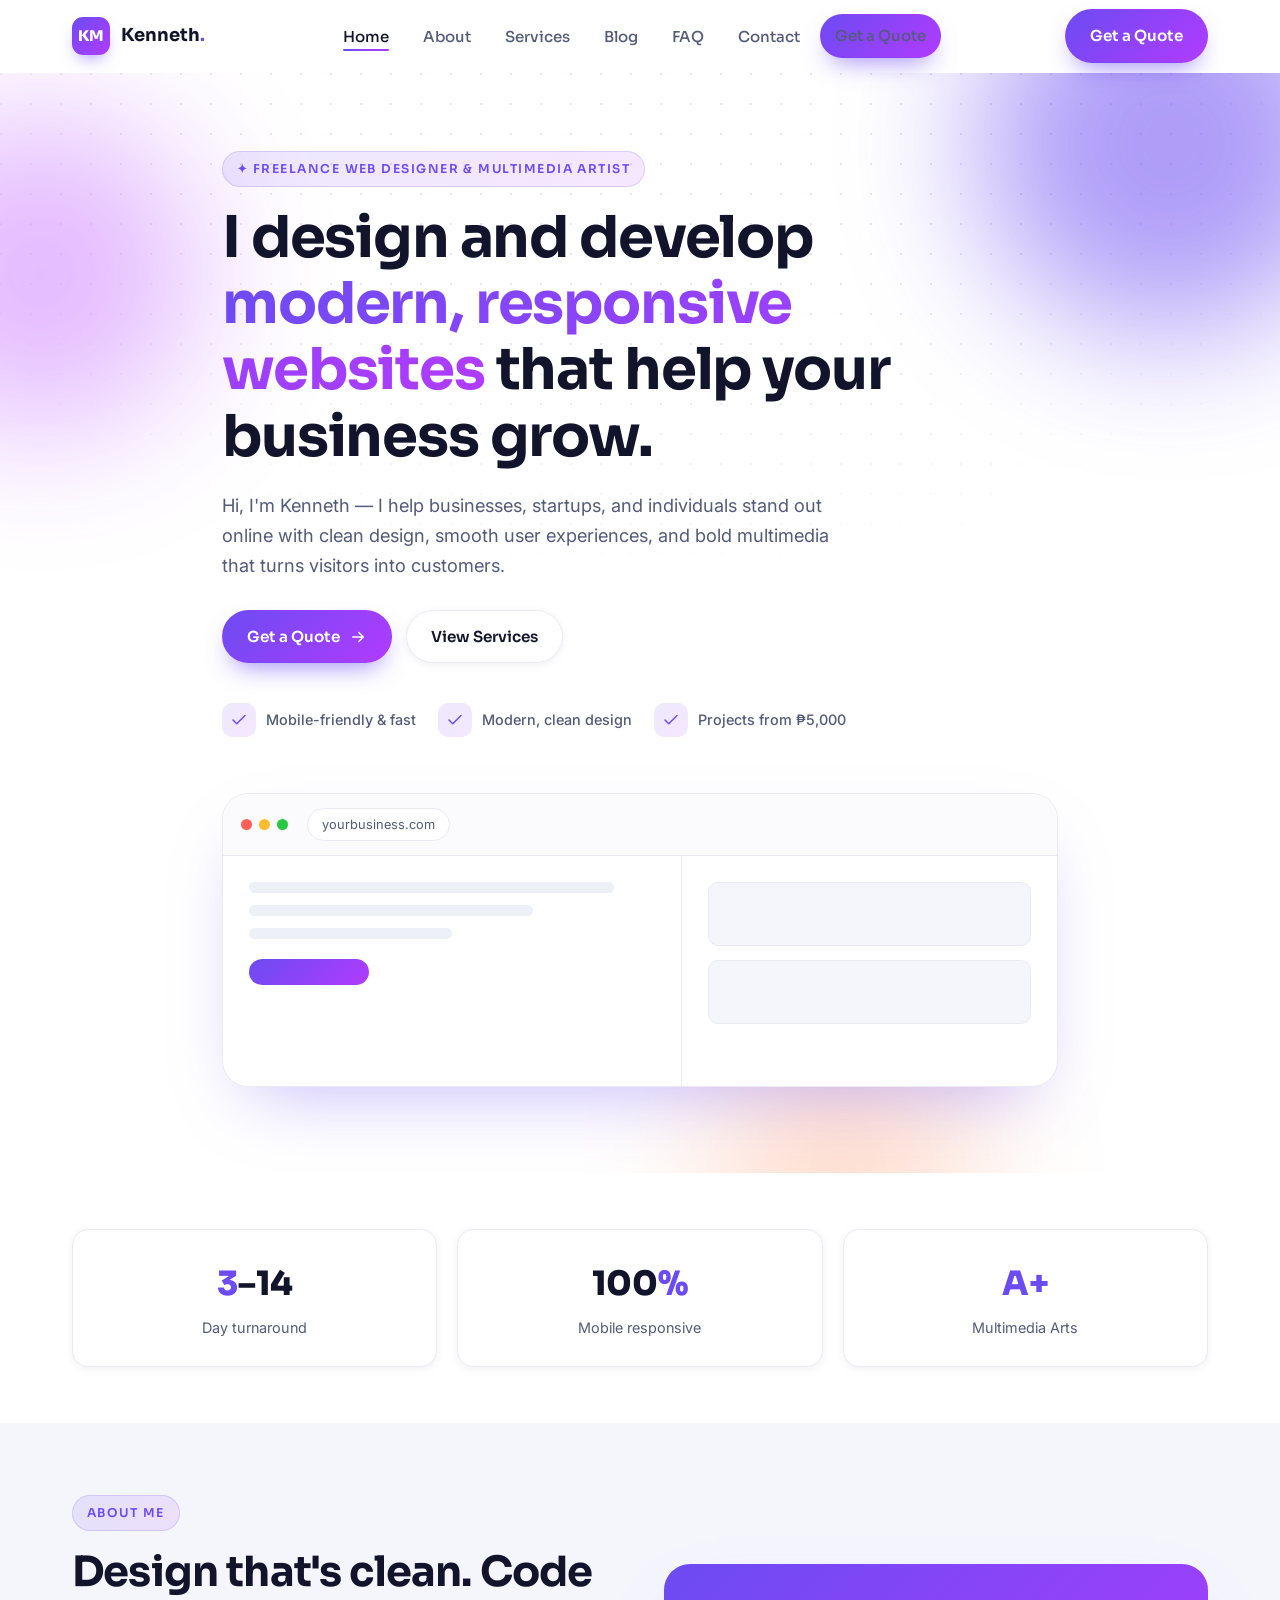
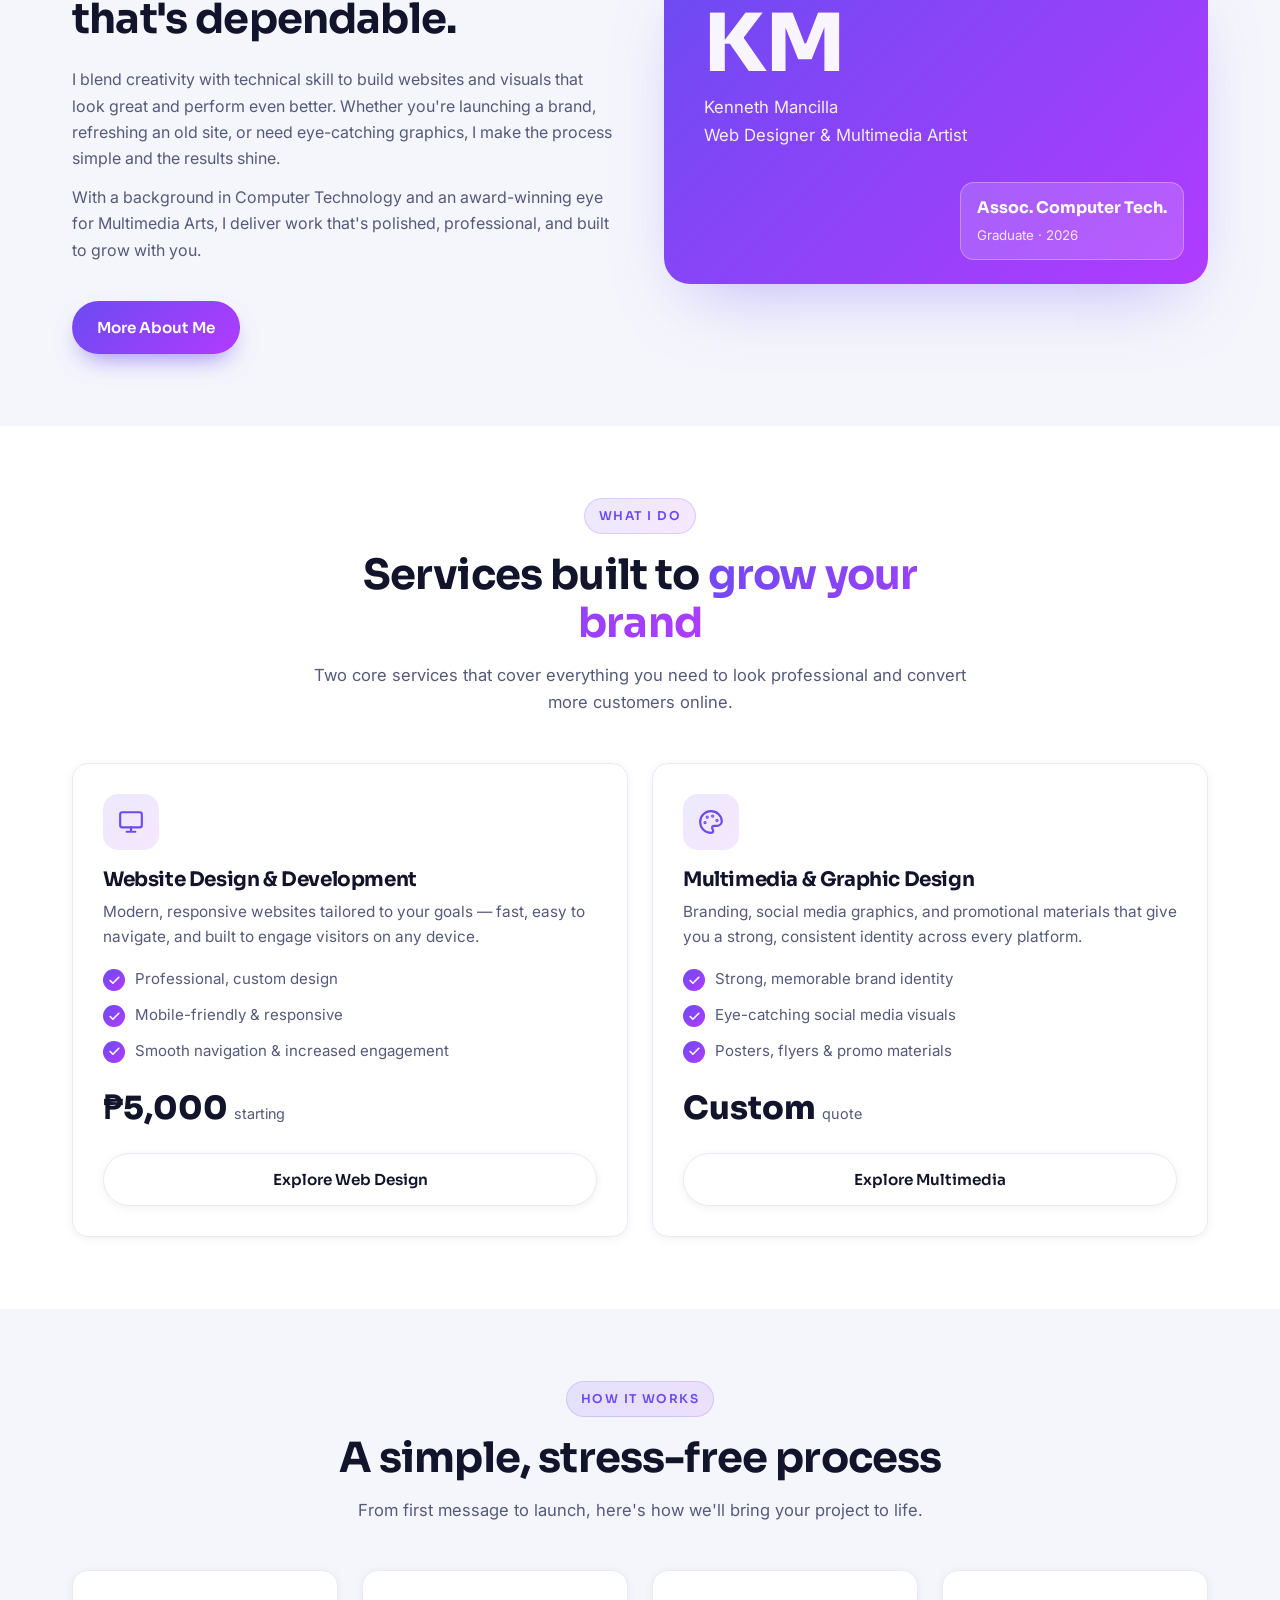
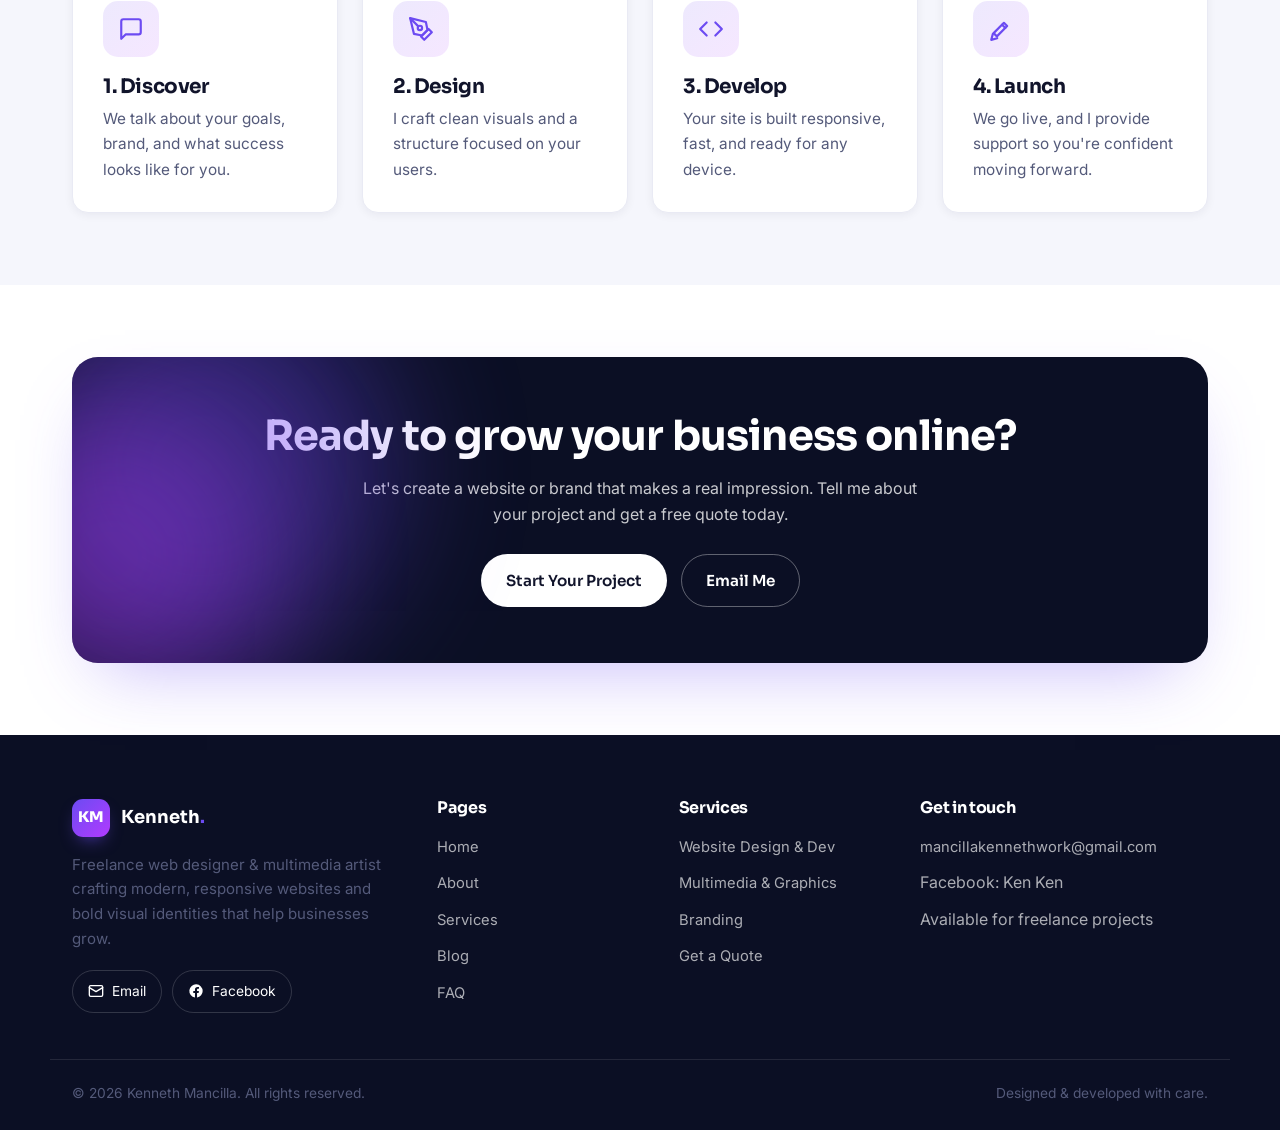
==== index.html @ 5699eede "WebDesigner" ====
<!DOCTYPE html>
<html lang="en">
<head>
  <meta charset="UTF-8" />
  <meta name="viewport" content="width=device-width, initial-scale=1.0" />
  <title>Kenneth Mancilla — Web Designer &amp; Multimedia Artist</title>
  <meta name="description" content="Freelance web designer and multimedia artist crafting modern, responsive websites that help your business grow. Website design, development, branding and graphic design." />
  <link rel="icon" href="data:image/svg+xml,%3Csvg xmlns='http://www.w3.org/2000/svg' viewBox='0 0 100 100'%3E%3Crect width='100' height='100' rx='24' fill='%236c4bf2'/%3E%3Ctext x='50' y='70' font-size='56' font-family='Arial' font-weight='bold' fill='white' text-anchor='middle'%3EKM%3C/text%3E%3C/svg%3E" />
  <link rel="preconnect" href="https://fonts.googleapis.com" />
  <link rel="preconnect" href="https://fonts.gstatic.com" crossorigin />
  <link href="https://fonts.googleapis.com/css2?family=Sora:wght@400;500;600;700;800&family=Inter:wght@400;500;600;700&display=swap" rel="stylesheet" />
  <link rel="stylesheet" href="styles.css" />
</head>
<body>
  <!-- Reusable navbar injected by script.js -->
  <header id="site-header"></header>

  <main>
    <!-- ================= HERO ================= -->
    <section class="hero">
      <div class="hero__bg" aria-hidden="true">
        <span class="blob blob-1"></span>
        <span class="blob blob-2"></span>
        <span class="blob blob-3"></span>
        <span class="grid-dots"></span>
      </div>

      <div class="container hero__inner">
        <span class="eyebrow reveal">✦ Freelance Web Designer &amp; Multimedia Artist</span>
        <h1 class="reveal" data-delay="80">
          I design and develop <span class="gradient-text">modern, responsive websites</span> that help your business grow.
        </h1>
        <p class="hero__lead reveal" data-delay="160">
          Hi, I'm Kenneth — I help businesses, startups, and individuals stand out online with clean design,
          smooth user experiences, and bold multimedia that turns visitors into customers.
        </p>

        <div class="btn-row reveal" data-delay="240">
          <a href="contact.html" class="btn btn-primary">
            Get a Quote
            <svg viewBox="0 0 24 24" fill="none" stroke="currentColor" stroke-width="2" stroke-linecap="round" stroke-linejoin="round"><path d="M5 12h14M13 6l6 6-6 6"/></svg>
          </a>
          <a href="services.html" class="btn btn-outline">View Services</a>
        </div>

        <div class="hero__trust reveal" data-delay="320">
          <div class="hero__trust-item">
            <span class="dot"><svg viewBox="0 0 24 24" fill="none" stroke="currentColor" stroke-width="2" stroke-linecap="round" stroke-linejoin="round"><path d="M20 6 9 17l-5-5"/></svg></span>
            Mobile-friendly &amp; fast
          </div>
          <div class="hero__trust-item">
            <span class="dot"><svg viewBox="0 0 24 24" fill="none" stroke="currentColor" stroke-width="2" stroke-linecap="round" stroke-linejoin="round"><path d="M20 6 9 17l-5-5"/></svg></span>
            Modern, clean design
          </div>
          <div class="hero__trust-item">
            <span class="dot"><svg viewBox="0 0 24 24" fill="none" stroke="currentColor" stroke-width="2" stroke-linecap="round" stroke-linejoin="round"><path d="M20 6 9 17l-5-5"/></svg></span>
            Projects from ₱5,000
          </div>
        </div>

        <!-- Browser mockup visual -->
        <div class="hero-visual reveal" data-delay="360">
          <div class="mockup">
            <div class="mockup__bar">
              <i></i><i></i><i></i>
              <span class="url">yourbusiness.com</span>
            </div>
            <div class="mockup__body">
              <div class="mockup__main">
                <div class="mockup__line w-90"></div>
                <div class="mockup__line w-70"></div>
                <div class="mockup__line w-50"></div>
                <span class="mockup__pill"></span>
              </div>
              <div class="mockup__side">
                <div class="mockup__card"><span class="t"></span><span class="s"></span></div>
                <div class="mockup__card"><span class="t"></span><span class="s"></span></div>
              </div>
            </div>
          </div>
        </div>
      </div>
    </section>

    <!-- ================= STATS ================= -->
    <section class="section section--tight">
      <div class="container">
        <div class="stats">
          <div class="stat reveal" data-delay="0">
            <div class="stat__num"><span>3</span>–14</div>
            <div class="stat__label">Day turnaround</div>
          </div>
          <div class="stat reveal" data-delay="120">
            <div class="stat__num">100<span>%</span></div>
            <div class="stat__label">Mobile responsive</div>
          </div>
          <div class="stat reveal" data-delay="240">
            <div class="stat__num"><span>A+</span></div>
            <div class="stat__label">Multimedia Arts</div>
          </div>
        </div>
      </div>
    </section>

    <!-- ================= INTRO ================= -->
    <section class="section section--alt">
      <div class="container split">
        <div class="reveal from-left">
          <span class="eyebrow">About Me</span>
          <h2>Design that's clean. Code that's dependable.</h2>
          <p class="mt-m">
            I blend creativity with technical skill to build websites and visuals that look great and
            perform even better. Whether you're launching a brand, refreshing an old site, or need
            eye-catching graphics, I make the process simple and the results shine.
          </p>
          <p class="mt-s">
            With a background in Computer Technology and an award-winning eye for Multimedia Arts,
            I deliver work that's polished, professional, and built to grow with you.
          </p>
          <a href="about.html" class="btn btn-primary mt-l">More About Me</a>
        </div>
        <div class="reveal from-right">
          <div class="about-portrait">
            <div class="initials">KM</div>
            <div class="role">Kenneth Mancilla<br />Web Designer &amp; Multimedia Artist</div>
            <div class="badge-float">
              <strong>Assoc. Computer Tech.</strong>
              <small>Graduate · 2026</small>
            </div>
          </div>
        </div>
      </div>
    </section>

    <!-- ================= KEY SERVICES ================= -->
    <section class="section">
      <div class="container">
        <div class="section-head reveal">
          <span class="eyebrow">What I Do</span>
          <h2>Services built to <span class="gradient-text">grow your brand</span></h2>
          <p>Two core services that cover everything you need to look professional and convert more customers online.</p>
        </div>

        <div class="grid grid-2">
          <!-- Service 1 -->
          <article class="card reveal">
            <div class="icon-box">
              <svg viewBox="0 0 24 24" fill="none" stroke="currentColor" stroke-width="2" stroke-linecap="round" stroke-linejoin="round"><rect x="2" y="3" width="20" height="14" rx="2"/><path d="M8 21h8M12 17v4"/></svg>
            </div>
            <h3>Website Design &amp; Development</h3>
            <p>Modern, responsive websites tailored to your goals — fast, easy to navigate, and built to engage visitors on any device.</p>
            <ul class="checklist">
              <li><span class="tick"><svg viewBox="0 0 24 24" fill="none" stroke="currentColor" stroke-width="3" stroke-linecap="round" stroke-linejoin="round"><path d="M20 6 9 17l-5-5"/></svg></span> Professional, custom design</li>
              <li><span class="tick"><svg viewBox="0 0 24 24" fill="none" stroke="currentColor" stroke-width="3" stroke-linecap="round" stroke-linejoin="round"><path d="M20 6 9 17l-5-5"/></svg></span> Mobile-friendly &amp; responsive</li>
              <li><span class="tick"><svg viewBox="0 0 24 24" fill="none" stroke="currentColor" stroke-width="3" stroke-linecap="round" stroke-linejoin="round"><path d="M20 6 9 17l-5-5"/></svg></span> Smooth navigation &amp; increased engagement</li>
            </ul>
            <div class="price-tag"><span class="amount">₱5,000</span><span class="sub">starting</span></div>
            <a href="services.html" class="btn btn-outline btn-block">Explore Web Design</a>
          </article>

          <!-- Service 2 -->
          <article class="card reveal" data-delay="120">
            <div class="icon-box">
              <svg viewBox="0 0 24 24" fill="none" stroke="currentColor" stroke-width="2" stroke-linecap="round" stroke-linejoin="round"><circle cx="13.5" cy="6.5" r=".5" fill="currentColor"/><circle cx="17.5" cy="10.5" r=".5" fill="currentColor"/><circle cx="8.5" cy="7.5" r=".5" fill="currentColor"/><circle cx="6.5" cy="12.5" r=".5" fill="currentColor"/><path d="M12 2a10 10 0 0 0 0 20c1.1 0 2-.9 2-2 0-.5-.2-1-.5-1.3-.3-.4-.5-.8-.5-1.2 0-1.1.9-2 2-2h2.5A4.5 4.5 0 0 0 22 11.5C22 6.3 17.5 2 12 2Z"/></svg>
            </div>
            <h3>Multimedia &amp; Graphic Design</h3>
            <p>Branding, social media graphics, and promotional materials that give you a strong, consistent identity across every platform.</p>
            <ul class="checklist">
              <li><span class="tick"><svg viewBox="0 0 24 24" fill="none" stroke="currentColor" stroke-width="3" stroke-linecap="round" stroke-linejoin="round"><path d="M20 6 9 17l-5-5"/></svg></span> Strong, memorable brand identity</li>
              <li><span class="tick"><svg viewBox="0 0 24 24" fill="none" stroke="currentColor" stroke-width="3" stroke-linecap="round" stroke-linejoin="round"><path d="M20 6 9 17l-5-5"/></svg></span> Eye-catching social media visuals</li>
              <li><span class="tick"><svg viewBox="0 0 24 24" fill="none" stroke="currentColor" stroke-width="3" stroke-linecap="round" stroke-linejoin="round"><path d="M20 6 9 17l-5-5"/></svg></span> Posters, flyers &amp; promo materials</li>
            </ul>
            <div class="price-tag"><span class="amount">Custom</span><span class="sub">quote</span></div>
            <a href="services.html" class="btn btn-outline btn-block">Explore Multimedia</a>
          </article>
        </div>
      </div>
    </section>

    <!-- ================= PROCESS ================= -->
    <section class="section section--alt">
      <div class="container">
        <div class="section-head reveal">
          <span class="eyebrow">How It Works</span>
          <h2>A simple, stress-free process</h2>
          <p>From first message to launch, here's how we'll bring your project to life.</p>
        </div>
        <div class="grid grid-4">
          <div class="card reveal"><div class="icon-box"><svg viewBox="0 0 24 24" fill="none" stroke="currentColor" stroke-width="2" stroke-linecap="round" stroke-linejoin="round"><path d="M21 15a2 2 0 0 1-2 2H7l-4 4V5a2 2 0 0 1 2-2h14a2 2 0 0 1 2 2z"/></svg></div><h3>1. Discover</h3><p>We talk about your goals, brand, and what success looks like for you.</p></div>
          <div class="card reveal" data-delay="100"><div class="icon-box"><svg viewBox="0 0 24 24" fill="none" stroke="currentColor" stroke-width="2" stroke-linecap="round" stroke-linejoin="round"><path d="m12 19 7-7 3 3-7 7-3-3z"/><path d="m18 13-1.5-7.5L2 2l3.5 14.5L13 18l5-5z"/><path d="m2 2 7.586 7.586"/><circle cx="11" cy="11" r="2"/></svg></div><h3>2. Design</h3><p>I craft clean visuals and a structure focused on your users.</p></div>
          <div class="card reveal" data-delay="200"><div class="icon-box"><svg viewBox="0 0 24 24" fill="none" stroke="currentColor" stroke-width="2" stroke-linecap="round" stroke-linejoin="round"><polyline points="16 18 22 12 16 6"/><polyline points="8 6 2 12 8 18"/></svg></div><h3>3. Develop</h3><p>Your site is built responsive, fast, and ready for any device.</p></div>
          <div class="card reveal" data-delay="300"><div class="icon-box"><svg viewBox="0 0 24 24" fill="none" stroke="currentColor" stroke-width="2" stroke-linecap="round" stroke-linejoin="round"><path d="M4.5 16.5 3 22l5.5-1.5"/><path d="m14.7 6.3 3 3-9.5 9.5-3-3z"/><path d="m13 8 3 3"/></svg></div><h3>4. Launch</h3><p>We go live, and I provide support so you're confident moving forward.</p></div>
        </div>
      </div>
    </section>

    <!-- ================= CTA ================= -->
    <section class="section">
      <div class="container">
        <div class="cta-banner reveal">
          <span class="blob blob-1" style="top:-80px;left:-60px;"></span>
          <span class="blob blob-2" style="bottom:-100px;right:-40px;"></span>
          <h2>Ready to grow your business online?</h2>
          <p>Let's create a website or brand that makes a real impression. Tell me about your project and get a free quote today.</p>
          <div class="btn-row" style="justify-content:center;">
            <a href="contact.html" class="btn btn-light">Start Your Project</a>
            <a href="mailto:mancillakennethwork@gmail.com" class="btn btn-outline-light">Email Me</a>
          </div>
        </div>
      </div>
    </section>
  </main>

  <!-- Reusable footer injected by script.js -->
  <footer id="site-footer"></footer>

  <script src="script.js"></script>
</body>
</html>
---- styles.css ----
/* =====================================================================
   Kenneth Mancilla — Portfolio & Services
   styles.css  |  Mobile-first, responsive, modern UI
   ===================================================================== */

/* ---------- 1. Design Tokens ---------- */
:root {
  --bg: #ffffff;
  --bg-alt: #f5f6fc;        /* soft section background */
  --bg-dark: #0b0f24;       /* dark sections (footer / CTA) */
  --bg-dark-2: #11162e;

  --ink: #11142b;           /* primary text / headings */
  --body: #545a7a;          /* muted body text */
  --line: #e9eaf4;          /* borders */

  --primary: #6c4bf2;       /* violet */
  --primary-d: #5839d6;
  --secondary: #b13bff;     /* magenta */
  --accent: #ff7a3d;        /* coral highlight */

  --grad: linear-gradient(135deg, #6c4bf2 0%, #b13bff 100%);
  --grad-soft: linear-gradient(135deg, rgba(108,75,242,.12), rgba(177,59,255,.12));

  --radius: 16px;
  --radius-sm: 10px;
  --radius-lg: 26px;

  --shadow-sm: 0 2px 10px rgba(17,20,43,.06);
  --shadow: 0 18px 40px -18px rgba(17,20,43,.22);
  --shadow-lg: 0 30px 70px -28px rgba(108,75,242,.40);

  --container: 1180px;
  --ease: cubic-bezier(.22,.61,.36,1);
}

/* ---------- 2. Reset & Base ---------- */
*, *::before, *::after { box-sizing: border-box; }

* { margin: 0; padding: 0; }

html { scroll-behavior: smooth; -webkit-text-size-adjust: 100%; }

body {
  font-family: 'Inter', system-ui, -apple-system, Segoe UI, Roboto, sans-serif;
  color: var(--body);
  background: var(--bg);
  line-height: 1.65;
  font-size: 16px;
  overflow-x: hidden;
}

body.nav-open { overflow: hidden; }

img { max-width: 100%; display: block; }
a { color: inherit; text-decoration: none; }
ul { list-style: none; }

h1, h2, h3, h4 {
  font-family: 'Sora', 'Inter', sans-serif;
  color: var(--ink);
  line-height: 1.15;
  font-weight: 700;
  letter-spacing: -.02em;
}

h1 { font-size: clamp(2.1rem, 5.4vw, 3.6rem); }
h2 { font-size: clamp(1.7rem, 3.6vw, 2.6rem); }
h3 { font-size: 1.25rem; }
p  { color: var(--body); }

.gradient-text {
  background: var(--grad);
  -webkit-background-clip: text;
  background-clip: text;
  -webkit-text-fill-color: transparent;
  color: transparent;
}

/* ---------- 3. Layout Helpers ---------- */
.container {
  width: 100%;
  max-width: var(--container);
  margin-inline: auto;
  padding-inline: 22px;
}

.section { padding: 72px 0; }
.section--alt { background: var(--bg-alt); }
.section--tight { padding: 56px 0; }

.section-head { max-width: 660px; margin: 0 auto 46px; text-align: center; }
.section-head.left { margin-inline: 0; text-align: left; }
.section-head p { margin-top: 14px; font-size: 1.04rem; }

.eyebrow {
  display: inline-flex;
  align-items: center;
  gap: 8px;
  font-family: 'Sora', sans-serif;
  font-size: .76rem;
  font-weight: 600;
  letter-spacing: .12em;
  text-transform: uppercase;
  color: var(--primary);
  background: var(--grad-soft);
  padding: 7px 14px;
  border-radius: 100px;
  border: 1px solid rgba(108,75,242,.18);
  margin-bottom: 18px;
}

/* ---------- 4. Buttons ---------- */
.btn {
  --btn-pad-y: 13px;
  --btn-pad-x: 24px;
  display: inline-flex;
  align-items: center;
  justify-content: center;
  gap: 9px;
  font-family: 'Sora', sans-serif;
  font-weight: 600;
  font-size: .95rem;
  padding: var(--btn-pad-y) var(--btn-pad-x);
  border-radius: 100px;
  border: 1.5px solid transparent;
  cursor: pointer;
  transition: transform .25s var(--ease), box-shadow .25s var(--ease), background .25s, color .25s, border-color .25s;
  white-space: nowrap;
}
.btn svg { width: 18px; height: 18px; }

.btn-primary {
  background: var(--grad);
  color: #fff;
  box-shadow: 0 12px 26px -10px rgba(108,75,242,.7);
}
.btn-primary:hover { transform: translateY(-3px); box-shadow: 0 20px 34px -12px rgba(108,75,242,.75); }

.btn-outline { background: #fff; color: var(--ink); border-color: var(--line); box-shadow: var(--shadow-sm); }
.btn-outline:hover { transform: translateY(-3px); border-color: var(--primary); color: var(--primary); box-shadow: var(--shadow); }

.btn-ghost { background: transparent; color: var(--ink); }
.btn-ghost:hover { color: var(--primary); }

.btn-light { background: #fff; color: var(--ink); }
.btn-light:hover { transform: translateY(-3px); box-shadow: var(--shadow); }

.btn-outline-light { background: transparent; color: #fff; border-color: rgba(255,255,255,.35); }
.btn-outline-light:hover { background: rgba(255,255,255,.12); border-color: #fff; }

.btn-block { width: 100%; }

.btn-row { display: flex; flex-wrap: wrap; gap: 14px; }

/* ---------- 5. Header / Navbar ---------- */
#site-header {
  position: sticky;
  top: 0;
  z-index: 1000;
  background: rgba(255,255,255,.82);
  backdrop-filter: saturate(180%) blur(14px);
  -webkit-backdrop-filter: saturate(180%) blur(14px);
  border-bottom: 1px solid transparent;
  transition: box-shadow .3s, border-color .3s, background .3s;
}
#site-header.scrolled { box-shadow: var(--shadow-sm); border-color: var(--line); }

.nav { height: 72px; display: flex; align-items: center; justify-content: space-between; gap: 18px; }

.brand { display: inline-flex; align-items: center; gap: 11px; font-family: 'Sora', sans-serif; font-weight: 700; color: var(--ink); font-size: 1.12rem; }
.brand__mark {
  display: grid; place-items: center;
  width: 38px; height: 38px; border-radius: 11px;
  background: var(--grad); color: #fff; font-size: .92rem; font-weight: 800;
  box-shadow: 0 8px 18px -8px rgba(108,75,242,.8);
}
.brand__text span { color: var(--primary); }

.nav__links { display: flex; align-items: center; gap: 6px; }
.nav__links a {
  position: relative;
  font-family: 'Sora', sans-serif;
  font-weight: 500;
  font-size: .94rem;
  color: var(--body);
  padding: 9px 14px;
  border-radius: 100px;
  transition: color .2s, background .2s;
}
.nav__links a::after {
  content: ''; position: absolute; left: 14px; right: 14px; bottom: 4px;
  height: 2px; background: var(--grad); border-radius: 2px;
  transform: scaleX(0); transform-origin: left; transition: transform .25s var(--ease);
}
.nav__links a:hover { color: var(--ink); }
.nav__links a:hover::after,
.nav__links a.active::after { transform: scaleX(1); }
.nav__links a.active { color: var(--ink); }

.nav__right { display: flex; align-items: center; gap: 14px; }

/* Hamburger */
.nav__toggle { display: none; flex-direction: column; justify-content: center; gap: 5px; width: 44px; height: 44px; border: 1px solid var(--line); background: #fff; border-radius: 12px; cursor: pointer; }
.nav__toggle span { display: block; width: 20px; height: 2px; margin: 0 auto; background: var(--ink); border-radius: 2px; transition: transform .3s var(--ease), opacity .2s; }
.nav__toggle.is-active span:nth-child(1) { transform: translateY(7px) rotate(45deg); }
.nav__toggle.is-active span:nth-child(2) { opacity: 0; }
.nav__toggle.is-active span:nth-child(3) { transform: translateY(-7px) rotate(-45deg); }

/* ---------- 6. Hero ---------- */
.hero { position: relative; overflow: hidden; padding: 78px 0 86px; }
.hero__bg { position: absolute; inset: 0; z-index: 0; pointer-events: none; }
.hero__bg .grid-dots {
  position: absolute; inset: 0;
  background-image: radial-gradient(circle at 1px 1px, rgba(108,75,242,.16) 1px, transparent 0);
  background-size: 30px 30px;
  -webkit-mask-image: radial-gradient(ellipse 80% 60% at 50% 0%, #000 40%, transparent 80%);
  mask-image: radial-gradient(ellipse 80% 60% at 50% 0%, #000 40%, transparent 80%);
}
.blob { position: absolute; border-radius: 50%; filter: blur(70px); opacity: .55; }
.blob-1 { width: 380px; height: 380px; background: #6c4bf2; top: -120px; right: -80px; }
.blob-2 { width: 320px; height: 320px; background: #b13bff; top: 40px; left: -120px; opacity: .35; }
.blob-3 { width: 260px; height: 260px; background: #ff7a3d; bottom: -120px; right: 24%; opacity: .25; }

.hero__inner { position: relative; z-index: 1; max-width: 880px; }
.hero h1 { margin-bottom: 20px; }
.hero h1 .accent-word { position: relative; }
.hero__lead { font-size: 1.14rem; max-width: 620px; margin-bottom: 30px; }
.hero .btn-row { margin-bottom: 40px; }

/* trust row */
.hero__trust { display: flex; flex-wrap: wrap; align-items: center; gap: 22px; }
.hero__trust-item { display: flex; align-items: center; gap: 10px; font-size: .9rem; color: var(--body); font-weight: 500; }
.hero__trust-item .dot { width: 34px; height: 34px; border-radius: 10px; display: grid; place-items: center; background: var(--grad-soft); color: var(--primary); }
.hero__trust-item .dot svg { width: 18px; height: 18px; }

/* Browser mockup visual */
.hero-visual { position: relative; margin-top: 56px; z-index: 1; }
.mockup {
  background: #fff; border: 1px solid var(--line); border-radius: var(--radius-lg);
  box-shadow: var(--shadow-lg); overflow: hidden;
}
.mockup__bar { display: flex; align-items: center; gap: 7px; padding: 14px 18px; border-bottom: 1px solid var(--line); background: #fbfbfe; }
.mockup__bar i { width: 11px; height: 11px; border-radius: 50%; background: #e2e3f0; display: inline-block; }
.mockup__bar i:nth-child(1){background:#ff5f57;} .mockup__bar i:nth-child(2){background:#febc2e;} .mockup__bar i:nth-child(3){background:#28c840;}
.mockup__bar .url { margin-left: 12px; font-size: .8rem; color: var(--body); background:#fff; border:1px solid var(--line); padding:5px 14px; border-radius:100px; }
.mockup__body { display: grid; grid-template-columns: 1.1fr .9fr; gap: 0; min-height: 230px; }
.mockup__main { padding: 26px; border-right: 1px solid var(--line); }
.mockup__line { height: 11px; border-radius: 6px; background: #eef0f8; margin-bottom: 12px; }
.mockup__line.w-70{width:70%;} .mockup__line.w-50{width:50%;} .mockup__line.w-90{width:90%;}
.mockup__pill { display:inline-block; height:26px; width:120px; border-radius:100px; background: var(--grad); margin-top: 8px; }
.mockup__side { padding: 26px; display: flex; flex-direction: column; gap: 14px; }
.mockup__card { background: var(--bg-alt); border: 1px solid var(--line); border-radius: var(--radius-sm); padding: 14px; height: 64px; }
.mockup__card .t { height: 9px; width: 60%; background:#dde0ee; border-radius:5px; margin-bottom:8px; }
.mockup__card .s { height: 7px; width: 80%; background:#eef0f8; border-radius:5px; }

/* ---------- 7. Logos / Stats ---------- */
.stats { display: grid; grid-template-columns: repeat(3, 1fr); gap: 20px; }
.stat { text-align: center; padding: 26px 16px; background: #fff; border: 1px solid var(--line); border-radius: var(--radius); box-shadow: var(--shadow-sm); transition: transform .3s var(--ease); }
.stat:hover { transform: translateY(-5px); }
.stat__num { font-family: 'Sora', sans-serif; font-weight: 800; font-size: 2.1rem; color: var(--ink); }
.stat__num span { color: var(--primary); }
.stat__label { font-size: .9rem; color: var(--body); margin-top: 4px; }

/* ---------- 8. Cards & Grids ---------- */
.grid { display: grid; gap: 24px; }
.grid-2 { grid-template-columns: repeat(2, 1fr); }
.grid-3 { grid-template-columns: repeat(3, 1fr); }
.grid-4 { grid-template-columns: repeat(4, 1fr); }

.card {
  background: #fff; border: 1px solid var(--line); border-radius: var(--radius);
  padding: 30px; box-shadow: var(--shadow-sm); transition: transform .35s var(--ease), box-shadow .35s, border-color .35s;
  height: 100%;
}
.card:hover { transform: translateY(-7px); box-shadow: var(--shadow); border-color: rgba(108,75,242,.35); }

.icon-box {
  display: grid; place-items: center; width: 56px; height: 56px; border-radius: 15px;
  background: var(--grad-soft); color: var(--primary); margin-bottom: 18px;
}
.icon-box svg { width: 26px; height: 26px; }
.card h3 { margin-bottom: 8px; }
.card p { font-size: .96rem; }

/* checklist */
.checklist { display: grid; gap: 11px; margin: 18px 0 4px; }
.checklist li { display: flex; align-items: flex-start; gap: 10px; font-size: .94rem; color: var(--body); }
.checklist .tick { flex: 0 0 auto; width: 22px; height: 22px; border-radius: 50%; background: var(--grad); color: #fff; display: grid; place-items: center; margin-top: 2px; }
.checklist .tick svg { width: 13px; height: 13px; }

/* price tag */
.price-tag { display: flex; align-items: baseline; gap: 6px; margin: 18px 0; }
.price-tag .amount { font-family: 'Sora', sans-serif; font-weight: 800; font-size: 2rem; color: var(--ink); }
.price-tag .sub { font-size: .9rem; color: var(--body); }

/* service feature card (large) */
.service-feature { display: flex; flex-direction: column; gap: 8px; }
.service-feature .head { display: flex; align-items: center; gap: 14px; }
.service-feature .head h3 { font-size: 1.4rem; }

/* ---------- 9. About page ---------- */
.split { display: grid; grid-template-columns: 1fr 1fr; gap: 48px; align-items: center; }
.about-portrait {
  border-radius: var(--radius-lg); padding: 40px; color: #fff;
  background: var(--grad); position: relative; overflow: hidden; min-height: 320px;
  box-shadow: var(--shadow-lg);
}
.about-portrait .initials { font-family: 'Sora', sans-serif; font-weight: 800; font-size: 5rem; line-height: 1; opacity: .95; }
.about-portrait .role { margin-top: 10px; font-size: 1.05rem; opacity: .9; }
.about-portrait .badge-float {
  position: absolute; right: 24px; bottom: 24px; background: rgba(255,255,255,.16);
  backdrop-filter: blur(6px); border: 1px solid rgba(255,255,255,.3); border-radius: 14px; padding: 12px 16px;
}
.about-portrait .badge-float strong { display:block; font-family:'Sora',sans-serif; }
.about-portrait .badge-float small { opacity:.85; }

.list-rows { display: grid; gap: 14px; }
.list-rows li { display: flex; gap: 14px; align-items: flex-start; }
.list-rows .num { flex: 0 0 auto; width: 30px; height: 30px; border-radius: 9px; background: var(--grad-soft); color: var(--primary); display: grid; place-items: center; font-family: 'Sora', sans-serif; font-weight: 700; font-size: .9rem; }
.list-rows h4 { font-size: 1.02rem; margin-bottom: 2px; }
.list-rows p { font-size: .93rem; }

/* achievements */
.trophy { display: flex; gap: 16px; align-items: flex-start; }
.trophy .ico { flex:0 0 auto; width: 46px; height: 46px; border-radius: 12px; background: var(--grad-soft); color: var(--accent); display:grid; place-items:center; }
.trophy .ico svg { width: 24px; height: 24px; }

/* ---------- 10. CTA Banner ---------- */
.cta-banner {
  position: relative; overflow: hidden;
  background: var(--bg-dark); color: #fff;
  border-radius: var(--radius-lg); padding: 56px 44px; text-align: center;
  box-shadow: var(--shadow-lg);
}
.cta-banner h2 { color: #fff; }
.cta-banner p { color: rgba(255,255,255,.78); max-width: 560px; margin: 14px auto 26px; }
.cta-banner .blob { opacity: .4; }

/* ---------- 11. FAQ Accordion ---------- */
.faq-list { max-width: 820px; margin: 0 auto; display: grid; gap: 14px; }
.faq__item { background: #fff; border: 1px solid var(--line); border-radius: var(--radius); box-shadow: var(--shadow-sm); overflow: hidden; transition: border-color .3s, box-shadow .3s; }
.faq__item.open { border-color: rgba(108,75,242,.4); box-shadow: var(--shadow); }
.faq__q { width: 100%; display: flex; align-items: center; justify-content: space-between; gap: 16px; text-align: left; background: none; border: none; cursor: pointer; padding: 20px 22px; font-family: 'Sora', sans-serif; font-weight: 600; font-size: 1.04rem; color: var(--ink); }
.faq__icon { flex: 0 0 auto; width: 30px; height: 30px; border-radius: 8px; background: var(--grad-soft); color: var(--primary); display: grid; place-items: center; transition: transform .35s var(--ease); position: relative; }
.faq__icon::before, .faq__icon::after { content:''; position:absolute; background: var(--primary); border-radius: 2px; }
.faq__icon::before { width: 12px; height: 2px; }
.faq__icon::after { width: 2px; height: 12px; transition: transform .35s var(--ease); }
.faq__item.open .faq__icon::after { transform: rotate(90deg); opacity: 0; }
.faq__a { max-height: 0; overflow: hidden; transition: max-height .4s var(--ease); }
.faq__a .inner { padding: 0 22px 22px; color: var(--body); }

/* ---------- 12. Blog / Article ---------- */
.article { max-width: 760px; margin: 0 auto; }
.article__meta { display: flex; flex-wrap: wrap; gap: 16px; align-items: center; font-size: .9rem; color: var(--body); margin-bottom: 18px; }
.article__meta .tag { background: var(--grad-soft); color: var(--primary); padding: 5px 12px; border-radius: 100px; font-weight: 600; }
.article h1 { font-size: clamp(1.9rem, 4vw, 2.8rem); margin-bottom: 14px; }
.article .lead { font-size: 1.15rem; color: var(--body); margin-bottom: 26px; }
.article h2 { font-size: 1.5rem; margin: 34px 0 12px; }
.article h3 { font-size: 1.15rem; margin: 22px 0 8px; }
.article p { margin-bottom: 16px; }
.article ul.bul { padding-left: 4px; display: grid; gap: 10px; margin-bottom: 18px; }
.article ul.bul li { position: relative; padding-left: 28px; color: var(--body); }
.article ul.bul li::before { content: ''; position: absolute; left: 0; top: 9px; width: 16px; height: 16px; border-radius: 5px; background: var(--grad); -webkit-mask: url("data:image/svg+xml,%3Csvg xmlns='http://www.w3.org/2000/svg' viewBox='0 0 24 24'%3E%3Cpath fill='black' d='M9 16.2 4.8 12l-1.4 1.4L9 19 21 7l-1.4-1.4z'/%3E%3C/svg%3E") center/contain no-repeat; mask: url("data:image/svg+xml,%3Csvg xmlns='http://www.w3.org/2000/svg' viewBox='0 0 24 24'%3E%3Cpath fill='black' d='M9 16.2 4.8 12l-1.4 1.4L9 19 21 7l-1.4-1.4z'/%3E%3C/svg%3E") center/contain no-repeat; }

.callout { background: var(--grad-soft); border: 1px solid rgba(108,75,242,.2); border-left: 4px solid var(--primary); border-radius: var(--radius-sm); padding: 20px 22px; margin: 24px 0; }
.callout strong { color: var(--ink); }

/* cost table */
.cost-table { width: 100%; border-collapse: collapse; margin: 18px 0; border-radius: var(--radius); overflow: hidden; box-shadow: var(--shadow-sm); }
.cost-table th, .cost-table td { padding: 14px 16px; text-align: left; border-bottom: 1px solid var(--line); font-size: .95rem; }
.cost-table thead th { background: var(--bg-alt); color: var(--ink); font-family: 'Sora', sans-serif; font-size: .85rem; }
.cost-table tbody tr:last-child td { border-bottom: none; }
.cost-table td .price { font-family: 'Sora', sans-serif; font-weight: 700; color: var(--primary); white-space: nowrap; }

/* blog grid cards */
.post-card { display: flex; flex-direction: column; }
.post-card__media { height: 150px; border-radius: 12px; background: var(--grad); margin-bottom: 16px; position: relative; overflow: hidden; display:grid; place-items:center; color:#fff; }
.post-card__media .emoji { font-size: 2.4rem; opacity:.95; }
.post-card .read { margin-top: auto; padding-top: 12px; font-family: 'Sora', sans-serif; font-weight: 600; color: var(--primary); font-size: .9rem; display:inline-flex; gap:6px; align-items:center; }

/* ---------- 13. Contact / Forms ---------- */
.contact-grid { display: grid; grid-template-columns: 1fr 1.1fr; gap: 40px; align-items: start; }
.info-list { display: grid; gap: 16px; }
.info-card { display: flex; gap: 16px; align-items: flex-start; padding: 20px; background:#fff; border:1px solid var(--line); border-radius: var(--radius); box-shadow: var(--shadow-sm); transition: transform .3s var(--ease), border-color .3s; }
.info-card:hover { transform: translateY(-4px); border-color: rgba(108,75,242,.35); }
.info-card .ico { flex:0 0 auto; width:46px; height:46px; border-radius:12px; background:var(--grad); color:#fff; display:grid; place-items:center; }
.info-card .ico svg { width:22px; height:22px; }
.info-card h4 { font-size: 1rem; margin-bottom: 2px; }
.info-card a { color: var(--primary); font-weight: 600; word-break: break-word; }
.info-card--link { cursor: pointer; text-decoration: none; color: inherit; position: relative; z-index: 2; pointer-events: auto; -webkit-tap-highlight-color: rgba(108,75,242,.15); touch-action: manipulation; }   /* whole-card clickable */
.info-card--link:focus-visible { outline: 3px solid rgba(108,75,242,.5); outline-offset: 2px; }
.info-link { color: var(--primary); font-weight: 600; display: inline-flex; align-items: center; gap: 5px; }
.info-link svg { width: 15px; height: 15px; transition: transform .25s var(--ease); }
.info-card--link:hover .info-link svg { transform: translate(2px,-2px); }

.form-card { background:#fff; border:1px solid var(--line); border-radius: var(--radius-lg); padding: 34px; box-shadow: var(--shadow); }
.form-group { margin-bottom: 18px; }
.form-group label { display:block; font-family:'Sora',sans-serif; font-weight:600; font-size:.9rem; color:var(--ink); margin-bottom: 7px; }
.form-group label .req { color: var(--accent); }
.form-control { width: 100%; padding: 13px 15px; border: 1.5px solid var(--line); border-radius: 12px; font-family: inherit; font-size: .98rem; color: var(--ink); background: #fff; transition: border-color .2s, box-shadow .2s; }
.form-control::placeholder { color: #a7abc2; }
.form-control:focus { outline: none; border-color: var(--primary); box-shadow: 0 0 0 4px rgba(108,75,242,.12); }
textarea.form-control { resize: vertical; min-height: 130px; }
.form-group.invalid .form-control { border-color: #e5484d; box-shadow: 0 0 0 4px rgba(229,72,77,.1); }
.field-error { display:none; color:#e5484d; font-size:.84rem; margin-top:6px; font-weight:500; }
.form-group.invalid .field-error { display:block; }

.form-success { display:none; align-items:center; gap:12px; background:#eafaf0; border:1px solid #b6e6c8; color:#15824b; padding:14px 16px; border-radius:12px; margin-bottom:18px; font-weight:500; }
.form-success.show { display:flex; }

/* ---------- 14. Footer ---------- */
.footer { background: var(--bg-dark); color: rgba(255,255,255,.66); padding: 64px 0 26px; }
.footer__grid { display:grid; grid-template-columns: 1.6fr 1fr 1fr 1.4fr; gap: 36px; }
.footer .brand { color:#fff; }
.footer__brand p { margin: 16px 0 18px; font-size: .94rem; max-width: 320px; }
.footer__social { display:flex; gap: 10px; }
.footer__social a { display:inline-flex; align-items:center; gap:8px; padding:9px 15px; border:1px solid rgba(255,255,255,.16); border-radius:100px; font-size:.86rem; color:#fff; transition: background .25s, border-color .25s; }
.footer__social a:hover { background: rgba(255,255,255,.1); border-color: rgba(255,255,255,.4); }
.footer__social svg { width:16px; height:16px; }
.footer__col h4 { color:#fff; font-size:1rem; margin-bottom:16px; }
.footer__col ul { display:grid; gap:10px; }
.footer__col a { font-size:.92rem; color: rgba(255,255,255,.66); transition: color .2s, padding-left .2s; }
.footer__col a:hover { color:#fff; padding-left:4px; }
.footer__bottom { display:flex; flex-wrap:wrap; justify-content:space-between; gap:10px; margin-top:46px; padding-top:22px; border-top:1px solid rgba(255,255,255,.1); font-size:.86rem; }

/* ---------- 15. Back to top ---------- */
.to-top { position: fixed; right: 22px; bottom: 22px; width: 46px; height: 46px; border-radius: 14px; border: none; background: var(--grad); color:#fff; box-shadow: var(--shadow-lg); cursor: pointer; opacity: 0; visibility: hidden; transform: translateY(14px); transition: opacity .3s, transform .3s, visibility .3s; z-index: 900; display:grid; place-items:center; }
.to-top.show { opacity:1; visibility:visible; transform: translateY(0); }
.to-top:hover { transform: translateY(-3px); }
.to-top svg { width:20px; height:20px; }

/* ---------- 16. Scroll reveal animations ---------- */
.reveal { opacity: 0; transform: translateY(26px); transition: opacity .7s var(--ease), transform .7s var(--ease); }
.reveal.in { opacity: 1; transform: none; }
.reveal.from-left { transform: translateX(-30px); }
.reveal.from-right { transform: translateX(30px); }
.reveal.from-left.in, .reveal.from-right.in { transform: none; }
@media (prefers-reduced-motion: reduce) {
  .reveal { opacity:1 !important; transform:none !important; transition:none !important; }
  html { scroll-behavior: auto; }
}

/* ---------- 17. Utilities ---------- */
.text-center { text-align:center; }
.mt-s { margin-top: 12px; } .mt-m { margin-top: 22px; } .mt-l { margin-top: 38px; }
.mb-s { margin-bottom: 12px; } .mb-m { margin-bottom: 22px; }
.muted { color: var(--body); }
.hide-mobile { } /* hook */

/* page intro header (sub pages) */
.page-hero { position: relative; overflow:hidden; padding: 60px 0 50px; text-align:center; }
.page-hero .eyebrow { margin-bottom: 14px; }
.page-hero h1 { font-size: clamp(2rem, 5vw, 3.2rem); }
.page-hero p { max-width: 600px; margin: 16px auto 0; font-size: 1.08rem; }
.breadcrumbs { font-size:.85rem; color:var(--body); margin-bottom:18px; }
.breadcrumbs a:hover { color: var(--primary); }

/* =====================================================================
   18. Responsive
   ===================================================================== */
@media (max-width: 992px) {
  .grid-4 { grid-template-columns: repeat(2, 1fr); }
  .grid-3 { grid-template-columns: repeat(2, 1fr); }
  .split { grid-template-columns: 1fr; gap: 36px; }
  .contact-grid { grid-template-columns: 1fr; }
  .footer__grid { grid-template-columns: 1fr 1fr; }
  .stats { grid-template-columns: repeat(2, 1fr); }
  .mockup__body { grid-template-columns: 1fr; }
  .mockup__main { border-right: none; border-bottom: 1px solid var(--line); }
}

@media (max-width: 820px) {
  /* Mobile navigation */
  .nav__toggle { display: flex; }
  .nav__cta { display: none; }
  .nav__links {
    position: fixed; top: 72px; left: 0; right: 0;
    flex-direction: column; align-items: stretch; gap: 4px;
    background: #fff; padding: 16px 22px 26px;
    border-bottom: 1px solid var(--line);
    box-shadow: var(--shadow);
    transform: translateY(-130%); opacity: 0; visibility: hidden;
    transition: transform .4s var(--ease), opacity .3s, visibility .3s;
    max-height: calc(100vh - 72px); overflow-y: auto;
  }
  .nav__links.open { transform: translateY(0); opacity: 1; visibility: visible; }
  .nav__links a { padding: 13px 14px; border-radius: 12px; font-size: 1.05rem; }
  .nav__links a::after { display:none; }
  .nav__links a:hover, .nav__links a.active { background: var(--grad-soft); color: var(--primary); }
  .nav__links .mobile-cta { margin-top: 10px; }
}

@media (max-width: 640px) {
  .section { padding: 54px 0; }
  .grid-2, .grid-3, .grid-4 { grid-template-columns: 1fr; }
  .stats { grid-template-columns: 1fr 1fr; }
  .footer__grid { grid-template-columns: 1fr; gap: 28px; }
  .footer__bottom { flex-direction: column; }
  .cta-banner { padding: 42px 24px; }
  .form-card { padding: 24px; }
  .btn-row .btn { flex: 1 1 100%; }
  .hero { padding: 52px 0 64px; }
  .container { padding-inline: 18px; }
}

@media (max-width: 400px) {
  .stats { grid-template-columns: 1fr; }
}
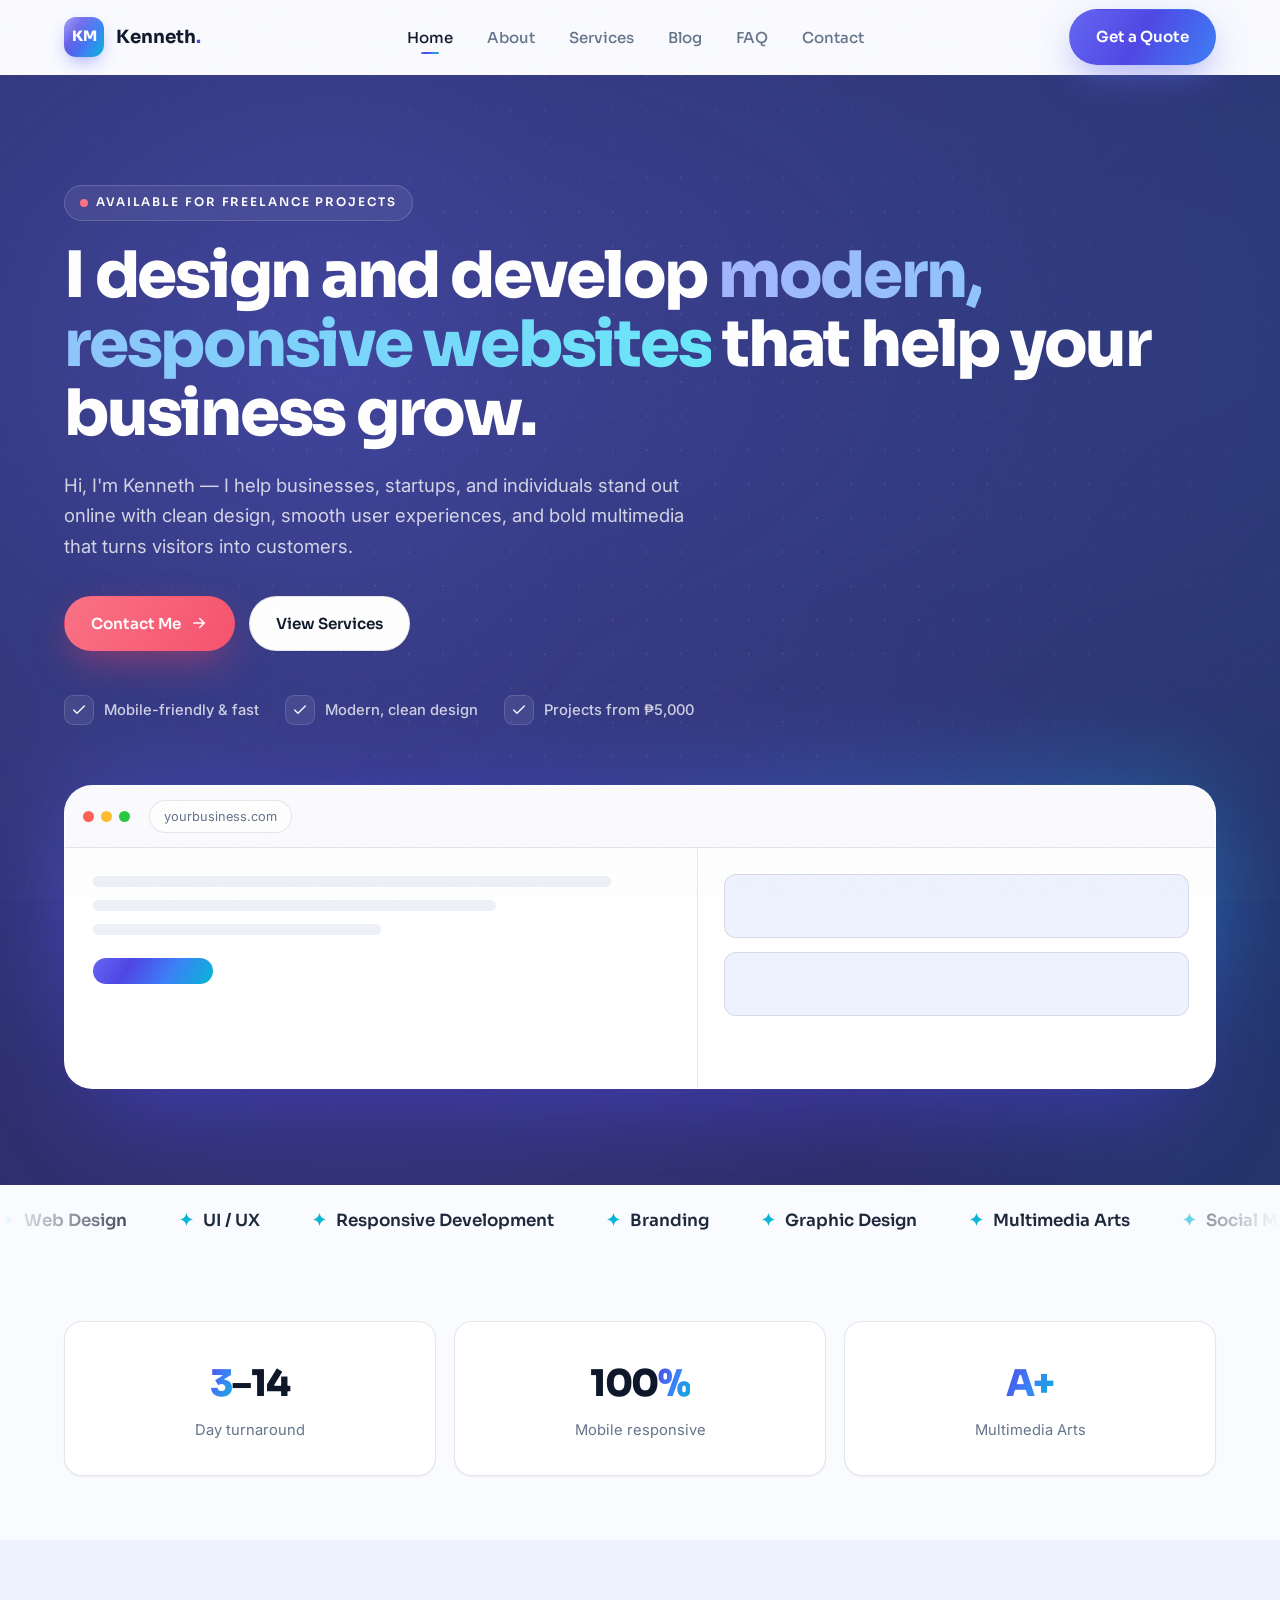
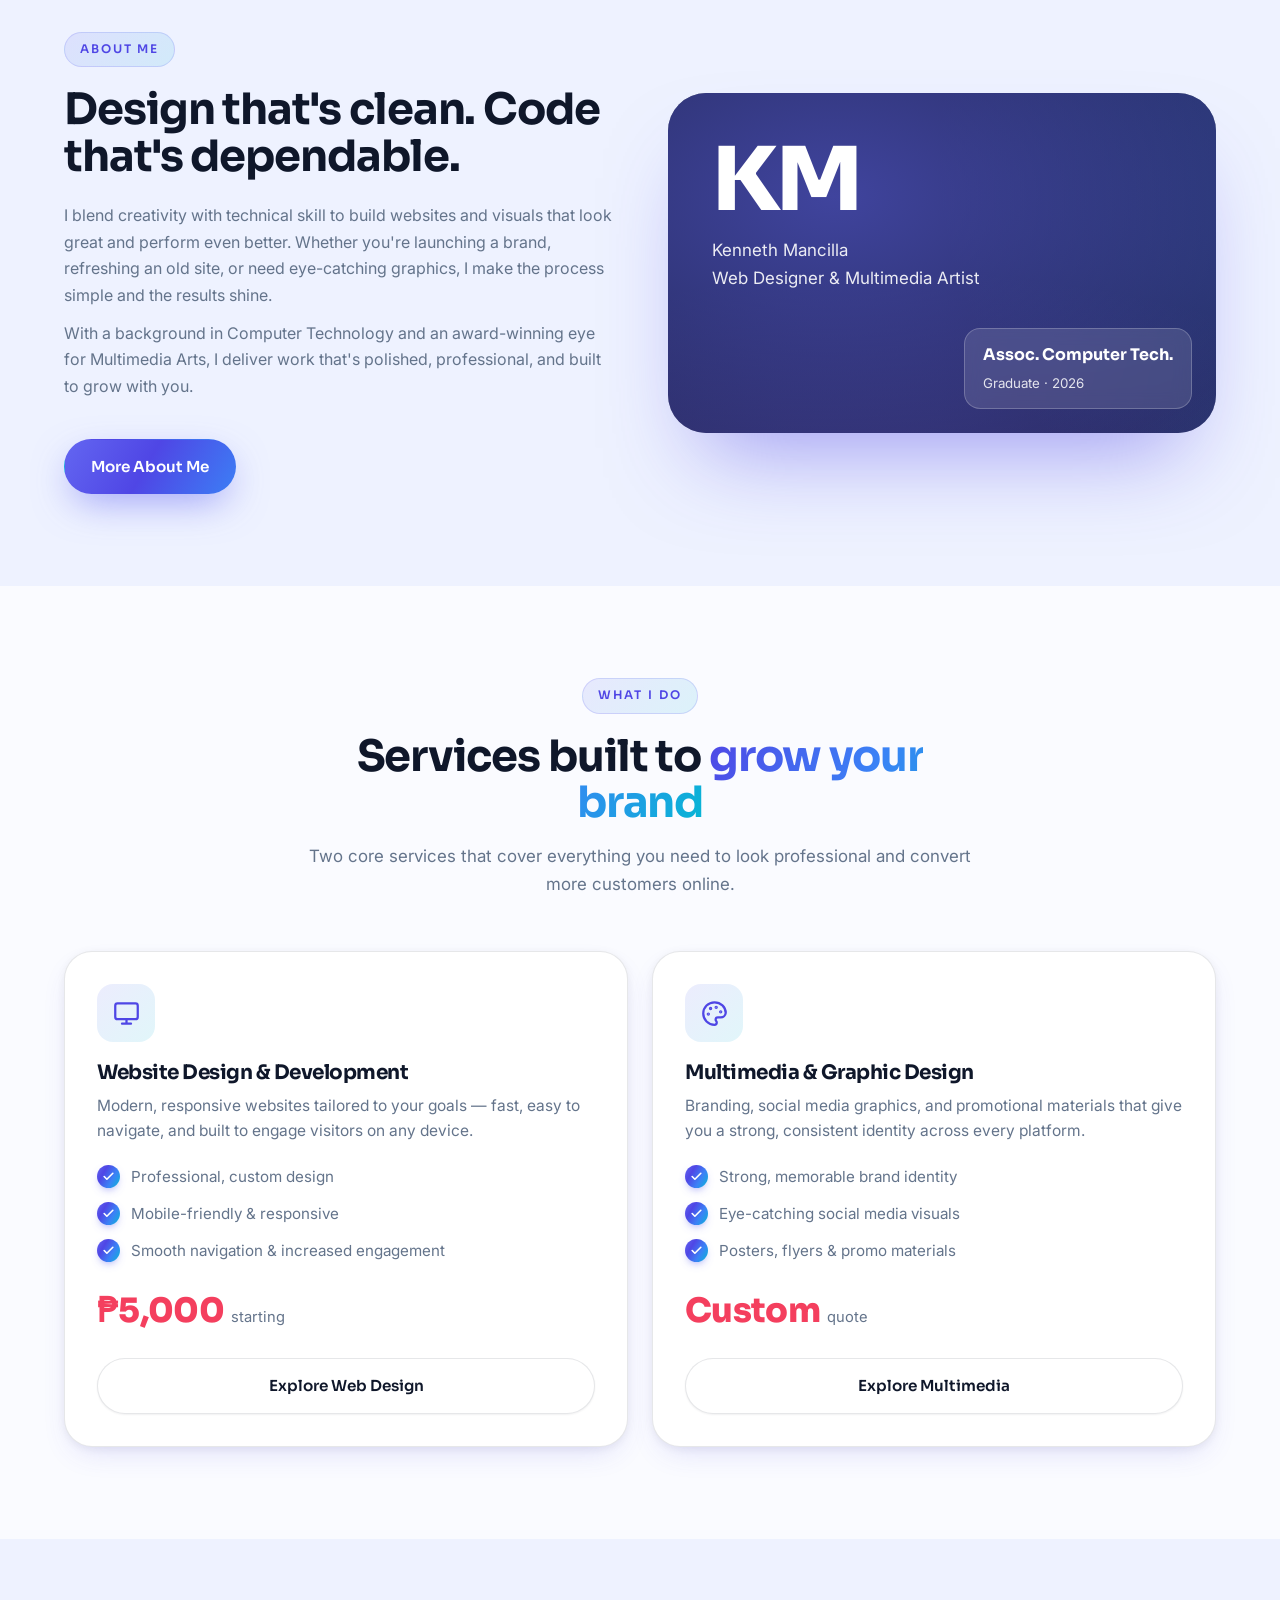
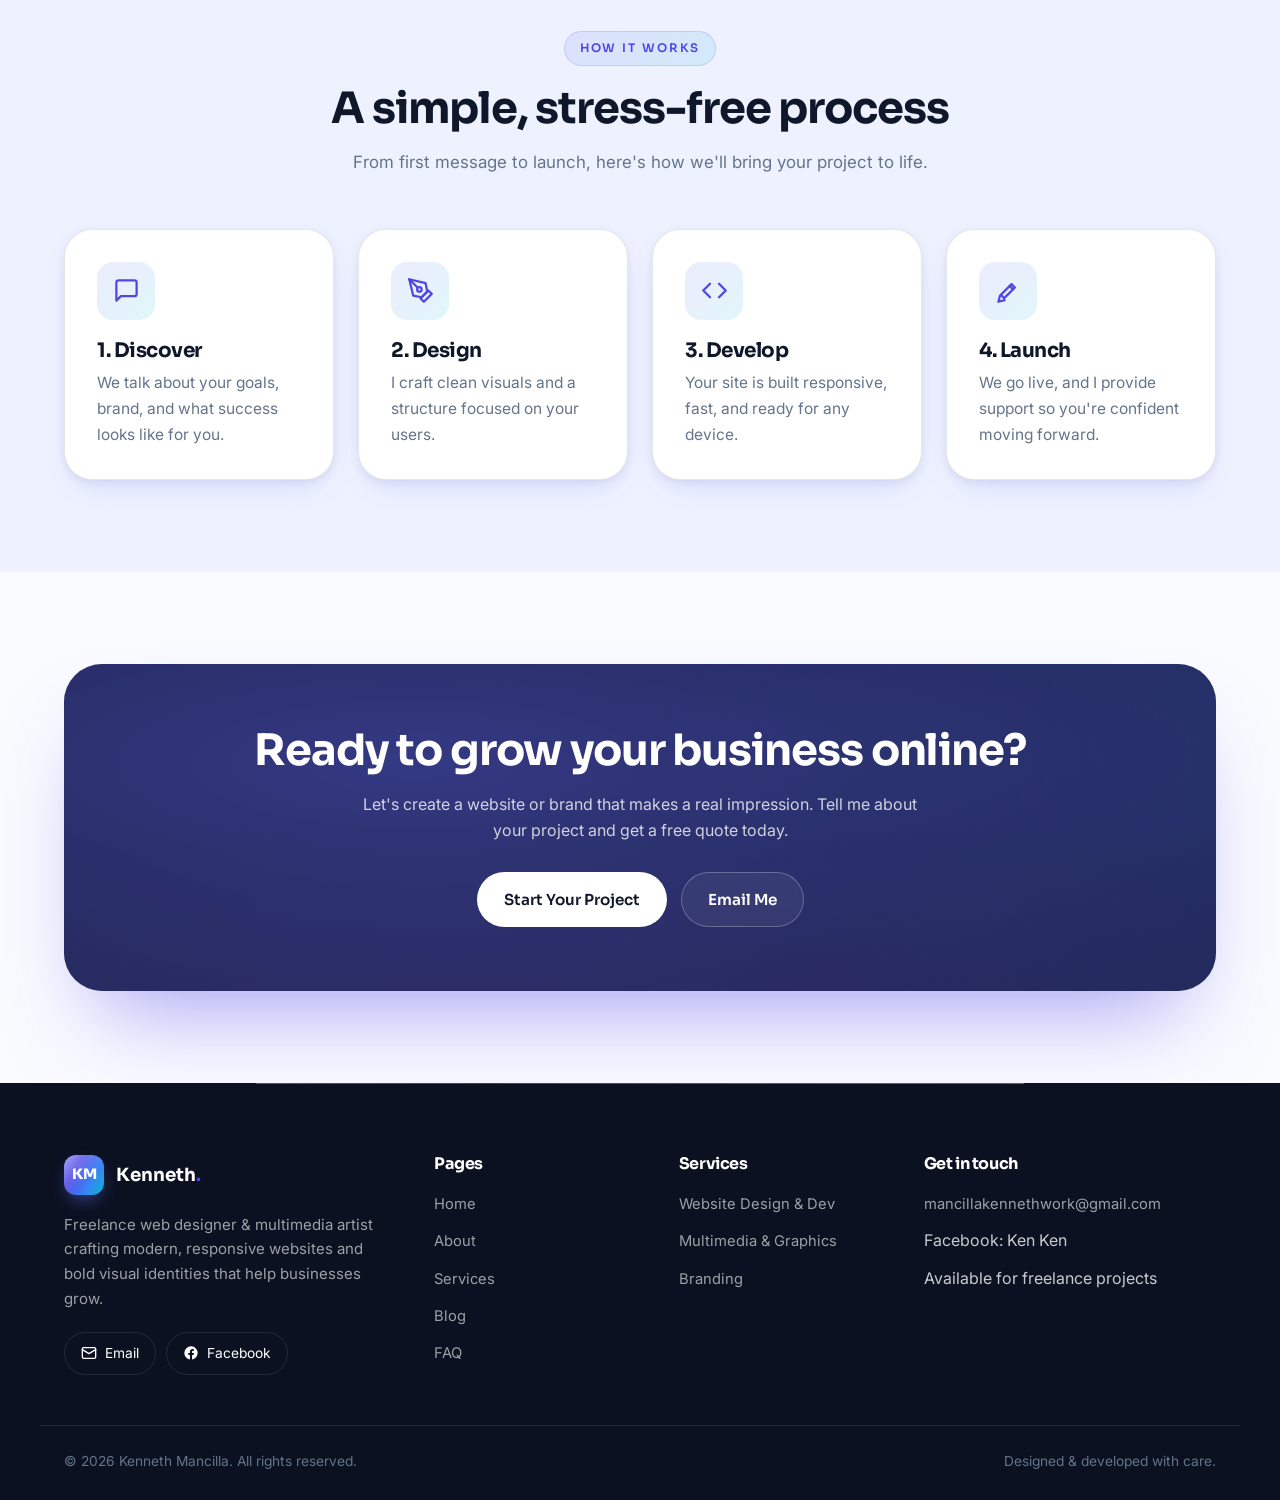
==== commit 3aca87d2: "Add files via upload" ====
--- a/index.html
+++ b/index.html
@@ -5,7 +5,7 @@
   <meta name="viewport" content="width=device-width, initial-scale=1.0" />
   <title>Kenneth Mancilla — Web Designer &amp; Multimedia Artist</title>
   <meta name="description" content="Freelance web designer and multimedia artist crafting modern, responsive websites that help your business grow. Website design, development, branding and graphic design." />
-  <link rel="icon" href="data:image/svg+xml,%3Csvg xmlns='http://www.w3.org/2000/svg' viewBox='0 0 100 100'%3E%3Crect width='100' height='100' rx='24' fill='%236c4bf2'/%3E%3Ctext x='50' y='70' font-size='56' font-family='Arial' font-weight='bold' fill='white' text-anchor='middle'%3EKM%3C/text%3E%3C/svg%3E" />
+  <link rel="icon" href="data:image/svg+xml,%3Csvg xmlns='http://www.w3.org/2000/svg' viewBox='0 0 100 100'%3E%3Crect width='100' height='100' rx='24' fill='%236366F1'/%3E%3Ctext x='50' y='70' font-size='56' font-family='Arial' font-weight='bold' fill='white' text-anchor='middle'%3EKM%3C/text%3E%3C/svg%3E" />
   <link rel="preconnect" href="https://fonts.googleapis.com" />
   <link rel="preconnect" href="https://fonts.gstatic.com" crossorigin />
   <link href="https://fonts.googleapis.com/css2?family=Sora:wght@400;500;600;700;800&family=Inter:wght@400;500;600;700&display=swap" rel="stylesheet" />
@@ -26,7 +26,7 @@
       </div>
 
       <div class="container hero__inner">
-        <span class="eyebrow reveal">✦ Freelance Web Designer &amp; Multimedia Artist</span>
+        <span class="eyebrow reveal"><span class="pulse"></span> Available for freelance projects</span>
         <h1 class="reveal" data-delay="80">
           I design and develop <span class="gradient-text">modern, responsive websites</span> that help your business grow.
         </h1>
@@ -36,8 +36,8 @@
         </p>
 
         <div class="btn-row reveal" data-delay="240">
-          <a href="contact.html" class="btn btn-primary">
-            Get a Quote
+          <a href="contact.html" class="btn btn-pop">
+            Contact Me
             <svg viewBox="0 0 24 24" fill="none" stroke="currentColor" stroke-width="2" stroke-linecap="round" stroke-linejoin="round"><path d="M5 12h14M13 6l6 6-6 6"/></svg>
           </a>
           <a href="services.html" class="btn btn-outline">View Services</a>
@@ -81,6 +81,26 @@
         </div>
       </div>
     </section>
+
+    <!-- ================= MARQUEE STRIP ================= -->
+    <div class="marquee" aria-hidden="true">
+      <div class="marquee__track">
+        <span class="marquee__item"><span class="star">✦</span> Web Design</span>
+        <span class="marquee__item"><span class="star">✦</span> UI / UX</span>
+        <span class="marquee__item"><span class="star">✦</span> Responsive Development</span>
+        <span class="marquee__item"><span class="star">✦</span> Branding</span>
+        <span class="marquee__item"><span class="star">✦</span> Graphic Design</span>
+        <span class="marquee__item"><span class="star">✦</span> Multimedia Arts</span>
+        <span class="marquee__item"><span class="star">✦</span> Social Media Graphics</span>
+        <span class="marquee__item"><span class="star">✦</span> Web Design</span>
+        <span class="marquee__item"><span class="star">✦</span> UI / UX</span>
+        <span class="marquee__item"><span class="star">✦</span> Responsive Development</span>
+        <span class="marquee__item"><span class="star">✦</span> Branding</span>
+        <span class="marquee__item"><span class="star">✦</span> Graphic Design</span>
+        <span class="marquee__item"><span class="star">✦</span> Multimedia Arts</span>
+        <span class="marquee__item"><span class="star">✦</span> Social Media Graphics</span>
+      </div>
+    </div>
 
     <!-- ================= STATS ================= -->
     <section class="section section--tight">
--- a/styles.css
+++ b/styles.css
@@ -1,266 +1,310 @@
 /* =====================================================================
    Kenneth Mancilla — Portfolio & Services
-   styles.css  |  Mobile-first, responsive, modern UI
+   styles.css  •  "Aurora" vibrant design system (2026)
+   Indigo → Blue → Cyan gradient · coral conversion pop · premium glow
    ===================================================================== */
 
-/* ---------- 1. Design Tokens ---------- */
+/* ---------- 1. Design Tokens (vibrant / conversion-focused) ---------- */
 :root {
-  --bg: #ffffff;
-  --bg-alt: #f5f6fc;        /* soft section background */
-  --bg-dark: #0b0f24;       /* dark sections (footer / CTA) */
-  --bg-dark-2: #11162e;
-
-  --ink: #11142b;           /* primary text / headings */
-  --body: #545a7a;          /* muted body text */
-  --line: #e9eaf4;          /* borders */
-
-  --primary: #6c4bf2;       /* violet */
-  --primary-d: #5839d6;
-  --secondary: #b13bff;     /* magenta */
-  --accent: #ff7a3d;        /* coral highlight */
-
-  --grad: linear-gradient(135deg, #6c4bf2 0%, #b13bff 100%);
-  --grad-soft: linear-gradient(135deg, rgba(108,75,242,.12), rgba(177,59,255,.12));
-
-  --radius: 16px;
-  --radius-sm: 10px;
-  --radius-lg: 26px;
-
-  --shadow-sm: 0 2px 10px rgba(17,20,43,.06);
-  --shadow: 0 18px 40px -18px rgba(17,20,43,.22);
-  --shadow-lg: 0 30px 70px -28px rgba(108,75,242,.40);
-
-  --container: 1180px;
-  --ease: cubic-bezier(.22,.61,.36,1);
+  /* light surfaces (cool blue-white for a fresh, clean feel) */
+  --bg: #FAFBFF;
+  --bg-soft: #EEF2FF;
+  --bg-card: #FFFFFF;
+
+  /* ink (deep slate navy — premium, trustworthy) */
+  --ink: #0F172A;
+  --ink-soft: #1E293B;
+  --muted: #64748B;
+  --muted-2: #94A3B8;
+  --line: rgba(15, 23, 42, .10);
+  --line-2: rgba(15, 23, 42, .05);
+
+  /* dark surfaces (deep navy-black, richer than flat black) */
+  --dark: #0B1120;
+  --dark-2: #0F172A;
+  --dark-3: #1E293B;
+  --dark-card: rgba(255, 255, 255, .05);
+  --dark-line: rgba(255, 255, 255, .10);
+  --dark-text: rgba(255, 255, 255, .78);
+  --dark-muted: rgba(255, 255, 255, .6);
+
+  /* brand: vibrant indigo → blue → cyan */
+  --primary: #6366F1;        /* indigo */
+  --primary-2: #4F46E5;      /* indigo-600 */
+  --primary-3: #3B82F6;      /* blue */
+  --accent: #06B6D4;         /* cyan — fresh */
+  --accent-2: #0EA5E9;       /* sky */
+  --pop: #FB7185;            /* coral — conversion highlight (value/urgency) */
+  --pop-2: #F43F5E;          /* rose deep */
+  --gold: #FBBF24;
+
+  --grad: linear-gradient(120deg, #6366F1 0%, #4F46E5 30%, #3B82F6 65%, #06B6D4 100%);
+  --grad-2: linear-gradient(120deg, #818CF8 0%, #6366F1 50%, #06B6D4 100%);
+  --grad-pop: linear-gradient(120deg, #FB7185 0%, #F43F5E 100%);  /* warm conversion gradient */
+  --grad-text: linear-gradient(115deg, #4F46E5 0%, #3B82F6 50%, #06B6D4 100%);       /* on light bg */
+  --grad-text-light: linear-gradient(115deg, #A5B4FC 0%, #7DD3FC 55%, #67E8F9 100%); /* on dark bg */
+  --grad-soft: linear-gradient(135deg, rgba(99, 102, 241, .12), rgba(6, 182, 212, .12));
+  --mesh: radial-gradient(at 18% 18%, rgba(99, 102, 241, .60) 0px, transparent 50%),
+          radial-gradient(at 84% 14%, rgba(59, 130, 246, .50) 0px, transparent 50%),
+          radial-gradient(at 78% 82%, rgba(6, 182, 212, .45) 0px, transparent 50%),
+          radial-gradient(at 22% 88%, rgba(139, 92, 246, .45) 0px, transparent 50%);
+
+  --radius: 18px;
+  --radius-sm: 12px;
+  --radius-lg: 28px;
+  --radius-xl: 38px;
+
+  --shadow-xs: 0 1px 2px rgba(15, 23, 42, .06);
+  --shadow-sm: 0 2px 8px rgba(15, 23, 42, .06), 0 12px 30px -10px rgba(79, 70, 229, .18);
+  --shadow: 0 30px 60px -28px rgba(15, 23, 42, .32);
+  --shadow-lg: 0 50px 90px -35px rgba(79, 70, 229, .50);
+  --shadow-glow: 0 14px 38px -8px rgba(99, 102, 241, .60);
+  --shadow-pop: 0 14px 38px -8px rgba(244, 63, 94, .50);
+
+  --container: 1200px;
+  --ease: cubic-bezier(.22, .61, .36, 1);
+  --ease-out: cubic-bezier(.16, 1, .3, 1);
 }
 
 /* ---------- 2. Reset & Base ---------- */
 *, *::before, *::after { box-sizing: border-box; }
-
 * { margin: 0; padding: 0; }
 
 html { scroll-behavior: smooth; -webkit-text-size-adjust: 100%; }
 
 body {
   font-family: 'Inter', system-ui, -apple-system, Segoe UI, Roboto, sans-serif;
-  color: var(--body);
+  color: var(--muted);
   background: var(--bg);
   line-height: 1.65;
   font-size: 16px;
   overflow-x: hidden;
-}
-
+  -webkit-font-smoothing: antialiased;
+  text-rendering: optimizeLegibility;
+}
 body.nav-open { overflow: hidden; }
+
+/* subtle grain overlay */
+body::after {
+  content: '';
+  position: fixed; inset: 0; z-index: 9998; pointer-events: none;
+  opacity: .035;
+  background-image: url("data:image/svg+xml,%3Csvg xmlns='http://www.w3.org/2000/svg' width='160' height='160'%3E%3Cfilter id='n'%3E%3CfeTurbulence type='fractalNoise' baseFrequency='.85' numOctaves='3'/%3E%3C/filter%3E%3Crect width='100%25' height='100%25' filter='url(%23n)'/%3E%3C/svg%3E");
+}
 
 img { max-width: 100%; display: block; }
 a { color: inherit; text-decoration: none; }
 ul { list-style: none; }
+button { font-family: inherit; }
 
 h1, h2, h3, h4 {
   font-family: 'Sora', 'Inter', sans-serif;
   color: var(--ink);
-  line-height: 1.15;
+  line-height: 1.08;
   font-weight: 700;
-  letter-spacing: -.02em;
-}
-
-h1 { font-size: clamp(2.1rem, 5.4vw, 3.6rem); }
-h2 { font-size: clamp(1.7rem, 3.6vw, 2.6rem); }
+  letter-spacing: -.025em;
+}
+h1 { font-size: clamp(2.3rem, 5.8vw, 4rem); }
+h2 { font-size: clamp(1.8rem, 3.8vw, 2.7rem); }
 h3 { font-size: 1.25rem; }
-p  { color: var(--body); }
-
+p { color: var(--muted); }
+
+/* gradient text adapts to its background */
 .gradient-text {
-  background: var(--grad);
-  -webkit-background-clip: text;
-  background-clip: text;
-  -webkit-text-fill-color: transparent;
-  color: transparent;
-}
-
-/* ---------- 3. Layout Helpers ---------- */
-.container {
-  width: 100%;
-  max-width: var(--container);
-  margin-inline: auto;
-  padding-inline: 22px;
-}
-
-.section { padding: 72px 0; }
-.section--alt { background: var(--bg-alt); }
-.section--tight { padding: 56px 0; }
-
-.section-head { max-width: 660px; margin: 0 auto 46px; text-align: center; }
+  background: var(--grad-text);
+  -webkit-background-clip: text; background-clip: text;
+  -webkit-text-fill-color: transparent; color: transparent;
+}
+.hero .gradient-text,
+.page-hero .gradient-text,
+.cta-banner .gradient-text {
+  background: var(--grad-text-light);
+  -webkit-background-clip: text; background-clip: text;
+  -webkit-text-fill-color: transparent; color: transparent;
+}
+
+::selection { background: var(--primary); color: #fff; }
+
+/* ---------- 3. Layout ---------- */
+.container { width: 100%; max-width: var(--container); margin-inline: auto; padding-inline: 24px; }
+
+.section { padding: 92px 0; position: relative; }
+.section--alt { background: var(--bg-soft); }
+.section--tight { padding: 64px 0; }
+
+.section-head { max-width: 680px; margin: 0 auto 52px; text-align: center; }
 .section-head.left { margin-inline: 0; text-align: left; }
-.section-head p { margin-top: 14px; font-size: 1.04rem; }
+.section-head p { margin-top: 16px; font-size: 1.06rem; }
 
 .eyebrow {
-  display: inline-flex;
-  align-items: center;
-  gap: 8px;
-  font-family: 'Sora', sans-serif;
-  font-size: .76rem;
-  font-weight: 600;
-  letter-spacing: .12em;
-  text-transform: uppercase;
-  color: var(--primary);
-  background: var(--grad-soft);
-  padding: 7px 14px;
-  border-radius: 100px;
-  border: 1px solid rgba(108,75,242,.18);
-  margin-bottom: 18px;
+  display: inline-flex; align-items: center; gap: 8px;
+  font-family: 'Sora', sans-serif; font-size: .74rem; font-weight: 600;
+  letter-spacing: .16em; text-transform: uppercase; color: var(--primary-2);
+  background: var(--grad-soft); padding: 7px 15px; border-radius: 100px;
+  border: 1px solid rgba(99, 102, 241, .20); margin-bottom: 20px;
 }
 
 /* ---------- 4. Buttons ---------- */
 .btn {
-  --btn-pad-y: 13px;
-  --btn-pad-x: 24px;
-  display: inline-flex;
-  align-items: center;
-  justify-content: center;
-  gap: 9px;
-  font-family: 'Sora', sans-serif;
-  font-weight: 600;
-  font-size: .95rem;
-  padding: var(--btn-pad-y) var(--btn-pad-x);
-  border-radius: 100px;
-  border: 1.5px solid transparent;
-  cursor: pointer;
-  transition: transform .25s var(--ease), box-shadow .25s var(--ease), background .25s, color .25s, border-color .25s;
+  --btn-pad-y: 14px; --btn-pad-x: 26px;
+  position: relative;
+  display: inline-flex; align-items: center; justify-content: center; gap: 9px;
+  font-family: 'Sora', sans-serif; font-weight: 600; font-size: .95rem;
+  padding: var(--btn-pad-y) var(--btn-pad-x); border-radius: 100px;
+  border: 1.5px solid transparent; cursor: pointer; isolation: isolate;
+  transition: transform .3s var(--ease-out), box-shadow .3s var(--ease-out), background .3s, color .3s, border-color .3s;
   white-space: nowrap;
 }
-.btn svg { width: 18px; height: 18px; }
-
-.btn-primary {
-  background: var(--grad);
-  color: #fff;
-  box-shadow: 0 12px 26px -10px rgba(108,75,242,.7);
-}
-.btn-primary:hover { transform: translateY(-3px); box-shadow: 0 20px 34px -12px rgba(108,75,242,.75); }
-
-.btn-outline { background: #fff; color: var(--ink); border-color: var(--line); box-shadow: var(--shadow-sm); }
-.btn-outline:hover { transform: translateY(-3px); border-color: var(--primary); color: var(--primary); box-shadow: var(--shadow); }
+.btn svg { width: 18px; height: 18px; transition: transform .3s var(--ease-out); }
+.btn:hover svg { transform: translateX(3px); }
+
+.btn-primary { background: var(--grad); background-size: 160% 160%; color: #fff; box-shadow: var(--shadow-glow); }
+.btn-primary:hover { transform: translateY(-3px); background-position: 100% 0; box-shadow: 0 22px 44px -12px rgba(99, 102, 241, .65); }
+
+/* warm "pop" CTA — maximum conversion attention */
+.btn-pop { background: var(--grad-pop); background-size: 160% 160%; color: #fff; box-shadow: var(--shadow-pop); }
+.btn-pop:hover { transform: translateY(-3px); background-position: 100% 0; box-shadow: 0 22px 44px -12px rgba(244, 63, 94, .65); }
+
+.btn-outline { background: #fff; color: var(--ink); border-color: var(--line); box-shadow: var(--shadow-xs); }
+.btn-outline:hover { transform: translateY(-3px); border-color: transparent; color: var(--primary-2); box-shadow: var(--shadow-sm); }
+.btn-outline::after { content: ''; position: absolute; inset: 0; border-radius: inherit; padding: 1.5px; background: var(--grad); -webkit-mask: linear-gradient(#000 0 0) content-box, linear-gradient(#000 0 0); -webkit-mask-composite: xor; mask-composite: exclude; opacity: 0; transition: opacity .3s; }
+.btn-outline:hover::after { opacity: 1; }
 
 .btn-ghost { background: transparent; color: var(--ink); }
-.btn-ghost:hover { color: var(--primary); }
+.btn-ghost:hover { color: var(--primary-2); }
 
 .btn-light { background: #fff; color: var(--ink); }
 .btn-light:hover { transform: translateY(-3px); box-shadow: var(--shadow); }
 
-.btn-outline-light { background: transparent; color: #fff; border-color: rgba(255,255,255,.35); }
-.btn-outline-light:hover { background: rgba(255,255,255,.12); border-color: #fff; }
+.btn-outline-light { background: rgba(255, 255, 255, .06); color: #fff; border-color: rgba(255, 255, 255, .25); backdrop-filter: blur(6px); }
+.btn-outline-light:hover { background: rgba(255, 255, 255, .16); border-color: #fff; transform: translateY(-3px); }
 
 .btn-block { width: 100%; }
-
 .btn-row { display: flex; flex-wrap: wrap; gap: 14px; }
 
-/* ---------- 5. Header / Navbar ---------- */
+/* ---------- 5. Header / Navbar (glass) ---------- */
 #site-header {
-  position: sticky;
-  top: 0;
-  z-index: 1000;
-  background: rgba(255,255,255,.82);
-  backdrop-filter: saturate(180%) blur(14px);
-  -webkit-backdrop-filter: saturate(180%) blur(14px);
+  position: sticky; top: 0; z-index: 1000;
+  background: rgba(250, 251, 255, .72);
+  backdrop-filter: saturate(180%) blur(18px);
+  -webkit-backdrop-filter: saturate(180%) blur(18px);
   border-bottom: 1px solid transparent;
-  transition: box-shadow .3s, border-color .3s, background .3s;
-}
-#site-header.scrolled { box-shadow: var(--shadow-sm); border-color: var(--line); }
-
-.nav { height: 72px; display: flex; align-items: center; justify-content: space-between; gap: 18px; }
-
-.brand { display: inline-flex; align-items: center; gap: 11px; font-family: 'Sora', sans-serif; font-weight: 700; color: var(--ink); font-size: 1.12rem; }
+  transition: box-shadow .35s, border-color .35s, background .35s;
+}
+#site-header.scrolled { box-shadow: 0 6px 30px -14px rgba(15, 23, 42, .14); border-color: var(--line); }
+
+.nav { height: 74px; display: flex; align-items: center; justify-content: space-between; gap: 18px; }
+
+.brand { display: inline-flex; align-items: center; gap: 12px; font-family: 'Sora', sans-serif; font-weight: 700; color: var(--ink); font-size: 1.14rem; }
 .brand__mark {
-  display: grid; place-items: center;
-  width: 38px; height: 38px; border-radius: 11px;
-  background: var(--grad); color: #fff; font-size: .92rem; font-weight: 800;
-  box-shadow: 0 8px 18px -8px rgba(108,75,242,.8);
-}
-.brand__text span { color: var(--primary); }
-
-.nav__links { display: flex; align-items: center; gap: 6px; }
+  display: grid; place-items: center; width: 40px; height: 40px; border-radius: 12px;
+  background: var(--grad); color: #fff; font-size: .9rem; font-weight: 800;
+  box-shadow: 0 8px 20px -8px rgba(99, 102, 241, .9);
+  position: relative;
+}
+.brand__mark::after { content: ''; position: absolute; inset: 0; border-radius: inherit; background: linear-gradient(135deg, rgba(255,255,255,.4), transparent 60%); }
+.brand__text span { color: var(--primary-2); }
+
+.nav__links { display: flex; align-items: center; gap: 4px; }
 .nav__links a {
-  position: relative;
-  font-family: 'Sora', sans-serif;
-  font-weight: 500;
-  font-size: .94rem;
-  color: var(--body);
-  padding: 9px 14px;
-  border-radius: 100px;
-  transition: color .2s, background .2s;
+  position: relative; font-family: 'Sora', sans-serif; font-weight: 500; font-size: .94rem;
+  color: var(--muted); padding: 9px 15px; border-radius: 100px;
+  transition: color .25s, background .25s;
 }
 .nav__links a::after {
-  content: ''; position: absolute; left: 14px; right: 14px; bottom: 4px;
-  height: 2px; background: var(--grad); border-radius: 2px;
-  transform: scaleX(0); transform-origin: left; transition: transform .25s var(--ease);
+  content: ''; position: absolute; left: 50%; bottom: 2px; transform: translateX(-50%);
+  width: 0; height: 2px; background: var(--grad); border-radius: 2px; transition: width .3s var(--ease-out);
 }
 .nav__links a:hover { color: var(--ink); }
-.nav__links a:hover::after,
-.nav__links a.active::after { transform: scaleX(1); }
+.nav__links a:hover::after, .nav__links a.active::after { width: 18px; }
 .nav__links a.active { color: var(--ink); }
 
 .nav__right { display: flex; align-items: center; gap: 14px; }
 
-/* Hamburger */
-.nav__toggle { display: none; flex-direction: column; justify-content: center; gap: 5px; width: 44px; height: 44px; border: 1px solid var(--line); background: #fff; border-radius: 12px; cursor: pointer; }
-.nav__toggle span { display: block; width: 20px; height: 2px; margin: 0 auto; background: var(--ink); border-radius: 2px; transition: transform .3s var(--ease), opacity .2s; }
+/* The in-menu "Get a Quote" button is only shown inside the mobile dropdown.
+   On desktop we keep ONLY the right-hand button (.nav__cta). */
+.nav__links .mobile-cta { display: none; }
+
+.nav__toggle { display: none; flex-direction: column; justify-content: center; gap: 5px; width: 46px; height: 46px; border: 1px solid var(--line); background: #fff; border-radius: 13px; cursor: pointer; }
+.nav__toggle span { display: block; width: 20px; height: 2px; margin: 0 auto; background: var(--ink); border-radius: 2px; transition: transform .35s var(--ease), opacity .2s; }
 .nav__toggle.is-active span:nth-child(1) { transform: translateY(7px) rotate(45deg); }
 .nav__toggle.is-active span:nth-child(2) { opacity: 0; }
 .nav__toggle.is-active span:nth-child(3) { transform: translateY(-7px) rotate(-45deg); }
 
-/* ---------- 6. Hero ---------- */
-.hero { position: relative; overflow: hidden; padding: 78px 0 86px; }
-.hero__bg { position: absolute; inset: 0; z-index: 0; pointer-events: none; }
+/* ---------- 6. Hero (dark aurora) ---------- */
+.hero {
+  position: relative; overflow: hidden;
+  background: var(--dark);
+  color: var(--dark-text);
+  padding: 110px 0 96px;
+  isolation: isolate;
+}
+.hero__bg { position: absolute; inset: 0; z-index: -1; pointer-events: none; }
+.hero__bg::before {
+  content: ''; position: absolute; inset: -20%;
+  background: var(--mesh); background-size: 180% 180%;
+  animation: meshFloat 18s ease-in-out infinite alternate;
+  filter: blur(8px);
+}
 .hero__bg .grid-dots {
   position: absolute; inset: 0;
-  background-image: radial-gradient(circle at 1px 1px, rgba(108,75,242,.16) 1px, transparent 0);
-  background-size: 30px 30px;
-  -webkit-mask-image: radial-gradient(ellipse 80% 60% at 50% 0%, #000 40%, transparent 80%);
-  mask-image: radial-gradient(ellipse 80% 60% at 50% 0%, #000 40%, transparent 80%);
-}
-.blob { position: absolute; border-radius: 50%; filter: blur(70px); opacity: .55; }
-.blob-1 { width: 380px; height: 380px; background: #6c4bf2; top: -120px; right: -80px; }
-.blob-2 { width: 320px; height: 320px; background: #b13bff; top: 40px; left: -120px; opacity: .35; }
-.blob-3 { width: 260px; height: 260px; background: #ff7a3d; bottom: -120px; right: 24%; opacity: .25; }
-
-.hero__inner { position: relative; z-index: 1; max-width: 880px; }
-.hero h1 { margin-bottom: 20px; }
-.hero h1 .accent-word { position: relative; }
-.hero__lead { font-size: 1.14rem; max-width: 620px; margin-bottom: 30px; }
-.hero .btn-row { margin-bottom: 40px; }
-
-/* trust row */
-.hero__trust { display: flex; flex-wrap: wrap; align-items: center; gap: 22px; }
-.hero__trust-item { display: flex; align-items: center; gap: 10px; font-size: .9rem; color: var(--body); font-weight: 500; }
-.hero__trust-item .dot { width: 34px; height: 34px; border-radius: 10px; display: grid; place-items: center; background: var(--grad-soft); color: var(--primary); }
-.hero__trust-item .dot svg { width: 18px; height: 18px; }
-
-/* Browser mockup visual */
-.hero-visual { position: relative; margin-top: 56px; z-index: 1; }
+  background-image: radial-gradient(circle at 1px 1px, rgba(255, 255, 255, .07) 1px, transparent 0);
+  background-size: 34px 34px;
+  -webkit-mask-image: radial-gradient(ellipse 75% 65% at 50% 35%, #000 35%, transparent 80%);
+  mask-image: radial-gradient(ellipse 75% 65% at 50% 35%, #000 35%, transparent 80%);
+}
+@keyframes meshFloat { 0% { transform: rotate(0deg) scale(1); } 100% { transform: rotate(6deg) scale(1.12); } }
+
+.hero .eyebrow {
+  color: #fff; background: rgba(255, 255, 255, .07); border-color: rgba(255, 255, 255, .16);
+  backdrop-filter: blur(6px);
+}
+.hero .eyebrow .pulse { width: 8px; height: 8px; border-radius: 50%; background: var(--pop); box-shadow: 0 0 0 0 rgba(251, 113, 133, .8); animation: pulse 2s infinite; }
+@keyframes pulse { 0% { box-shadow: 0 0 0 0 rgba(251, 113, 133, .7); } 70% { box-shadow: 0 0 0 9px rgba(251, 113, 133, 0); } 100% { box-shadow: 0 0 0 0 rgba(251, 113, 133, 0); } }
+
+.hero h1 { color: #fff; margin-bottom: 22px; font-weight: 800; letter-spacing: -.035em; }
+.hero__lead { font-size: 1.16rem; max-width: 620px; margin-bottom: 34px; color: var(--dark-text); }
+.hero .btn-row { margin-bottom: 44px; }
+
+.hero__trust { display: flex; flex-wrap: wrap; align-items: center; gap: 14px 26px; }
+.hero__trust-item { display: flex; align-items: center; gap: 10px; font-size: .92rem; color: var(--dark-text); font-weight: 500; }
+.hero__trust-item .dot { width: 30px; height: 30px; border-radius: 9px; display: grid; place-items: center; background: rgba(255, 255, 255, .08); color: #fff; border: 1px solid rgba(255, 255, 255, .14); }
+.hero__trust-item .dot svg { width: 16px; height: 16px; }
+
+/* browser mockup */
+.hero-visual { position: relative; margin-top: 60px; z-index: 1; }
+.hero-visual::before { content: ''; position: absolute; inset: -2px -2px 30% -2px; background: var(--grad); filter: blur(50px); opacity: .4; z-index: -1; border-radius: var(--radius-xl); }
 .mockup {
-  background: #fff; border: 1px solid var(--line); border-radius: var(--radius-lg);
+  background: #fff; border: 1px solid var(--dark-line); border-radius: var(--radius-lg);
   box-shadow: var(--shadow-lg); overflow: hidden;
 }
 .mockup__bar { display: flex; align-items: center; gap: 7px; padding: 14px 18px; border-bottom: 1px solid var(--line); background: #fbfbfe; }
-.mockup__bar i { width: 11px; height: 11px; border-radius: 50%; background: #e2e3f0; display: inline-block; }
-.mockup__bar i:nth-child(1){background:#ff5f57;} .mockup__bar i:nth-child(2){background:#febc2e;} .mockup__bar i:nth-child(3){background:#28c840;}
-.mockup__bar .url { margin-left: 12px; font-size: .8rem; color: var(--body); background:#fff; border:1px solid var(--line); padding:5px 14px; border-radius:100px; }
-.mockup__body { display: grid; grid-template-columns: 1.1fr .9fr; gap: 0; min-height: 230px; }
-.mockup__main { padding: 26px; border-right: 1px solid var(--line); }
-.mockup__line { height: 11px; border-radius: 6px; background: #eef0f8; margin-bottom: 12px; }
-.mockup__line.w-70{width:70%;} .mockup__line.w-50{width:50%;} .mockup__line.w-90{width:90%;}
-.mockup__pill { display:inline-block; height:26px; width:120px; border-radius:100px; background: var(--grad); margin-top: 8px; }
+.mockup__bar i { width: 11px; height: 11px; border-radius: 50%; display: inline-block; }
+.mockup__bar i:nth-child(1) { background: #ff5f57; } .mockup__bar i:nth-child(2) { background: #febc2e; } .mockup__bar i:nth-child(3) { background: #28c840; }
+.mockup__bar .url { margin-left: 12px; font-size: .8rem; color: var(--muted); background: #fff; border: 1px solid var(--line); padding: 5px 14px; border-radius: 100px; }
+.mockup__body { display: grid; grid-template-columns: 1.1fr .9fr; min-height: 240px; }
+.mockup__main { padding: 28px; border-right: 1px solid var(--line); }
+.mockup__line { height: 11px; border-radius: 6px; background: #eef0f8; margin-bottom: 13px; }
+.mockup__line.w-70 { width: 70%; } .mockup__line.w-50 { width: 50%; } .mockup__line.w-90 { width: 90%; }
+.mockup__pill { display: inline-block; height: 26px; width: 120px; border-radius: 100px; background: var(--grad); margin-top: 10px; }
 .mockup__side { padding: 26px; display: flex; flex-direction: column; gap: 14px; }
-.mockup__card { background: var(--bg-alt); border: 1px solid var(--line); border-radius: var(--radius-sm); padding: 14px; height: 64px; }
-.mockup__card .t { height: 9px; width: 60%; background:#dde0ee; border-radius:5px; margin-bottom:8px; }
-.mockup__card .s { height: 7px; width: 80%; background:#eef0f8; border-radius:5px; }
-
-/* ---------- 7. Logos / Stats ---------- */
-.stats { display: grid; grid-template-columns: repeat(3, 1fr); gap: 20px; }
-.stat { text-align: center; padding: 26px 16px; background: #fff; border: 1px solid var(--line); border-radius: var(--radius); box-shadow: var(--shadow-sm); transition: transform .3s var(--ease); }
-.stat:hover { transform: translateY(-5px); }
-.stat__num { font-family: 'Sora', sans-serif; font-weight: 800; font-size: 2.1rem; color: var(--ink); }
-.stat__num span { color: var(--primary); }
-.stat__label { font-size: .9rem; color: var(--body); margin-top: 4px; }
+.mockup__card { background: var(--bg-soft); border: 1px solid var(--line); border-radius: var(--radius-sm); padding: 14px; height: 64px; }
+.mockup__card .t { height: 9px; width: 60%; background: #dde0ee; border-radius: 5px; margin-bottom: 8px; }
+.mockup__card .s { height: 7px; width: 80%; background: #eef0f8; border-radius: 5px; }
+
+/* ---------- 7. Stats ---------- */
+.stats { display: grid; grid-template-columns: repeat(3, 1fr); gap: 18px; }
+.stat {
+  position: relative; text-align: center; padding: 32px 18px;
+  background: var(--bg-card); border: 1px solid var(--line); border-radius: var(--radius);
+  box-shadow: var(--shadow-xs); transition: transform .4s var(--ease-out), box-shadow .4s;
+}
+.stat::before { content: ''; position: absolute; inset: 0; border-radius: inherit; padding: 1px; background: var(--grad); -webkit-mask: linear-gradient(#000 0 0) content-box, linear-gradient(#000 0 0); -webkit-mask-composite: xor; mask-composite: exclude; opacity: 0; transition: opacity .4s; }
+.stat:hover { transform: translateY(-6px); box-shadow: var(--shadow); }
+.stat:hover::before { opacity: 1; }
+.stat__num { font-family: 'Sora', sans-serif; font-weight: 800; font-size: 2.3rem; color: var(--ink); letter-spacing: -.03em; }
+.stat__num span { background: var(--grad-text); -webkit-background-clip: text; background-clip: text; -webkit-text-fill-color: transparent; }
+.stat__label { font-size: .92rem; color: var(--muted); margin-top: 4px; }
 
 /* ---------- 8. Cards & Grids ---------- */
 .grid { display: grid; gap: 24px; }
@@ -269,239 +313,258 @@
 .grid-4 { grid-template-columns: repeat(4, 1fr); }
 
 .card {
-  background: #fff; border: 1px solid var(--line); border-radius: var(--radius);
-  padding: 30px; box-shadow: var(--shadow-sm); transition: transform .35s var(--ease), box-shadow .35s, border-color .35s;
-  height: 100%;
-}
-.card:hover { transform: translateY(-7px); box-shadow: var(--shadow); border-color: rgba(108,75,242,.35); }
+  position: relative; background: var(--bg-card); border: 1px solid var(--line);
+  border-radius: var(--radius-lg); padding: 32px; box-shadow: var(--shadow-sm);
+  transition: transform .4s var(--ease-out), box-shadow .4s, border-color .4s; height: 100%;
+}
+.card::before { content: ''; position: absolute; inset: 0; border-radius: inherit; padding: 1.5px; background: var(--grad); -webkit-mask: linear-gradient(#000 0 0) content-box, linear-gradient(#000 0 0); -webkit-mask-composite: xor; mask-composite: exclude; opacity: 0; transition: opacity .45s; }
+.card:hover { transform: translateY(-8px); box-shadow: var(--shadow); border-color: transparent; }
+.card:hover::before { opacity: 1; }
 
 .icon-box {
-  display: grid; place-items: center; width: 56px; height: 56px; border-radius: 15px;
-  background: var(--grad-soft); color: var(--primary); margin-bottom: 18px;
-}
-.icon-box svg { width: 26px; height: 26px; }
-.card h3 { margin-bottom: 8px; }
-.card p { font-size: .96rem; }
-
-/* checklist */
-.checklist { display: grid; gap: 11px; margin: 18px 0 4px; }
-.checklist li { display: flex; align-items: flex-start; gap: 10px; font-size: .94rem; color: var(--body); }
-.checklist .tick { flex: 0 0 auto; width: 22px; height: 22px; border-radius: 50%; background: var(--grad); color: #fff; display: grid; place-items: center; margin-top: 2px; }
+  display: grid; place-items: center; width: 58px; height: 58px; border-radius: 16px;
+  background: var(--grad-soft); color: var(--primary-2); margin-bottom: 20px;
+  transition: transform .4s var(--ease-out);
+}
+.card:hover .icon-box { transform: scale(1.08) rotate(-4deg); }
+.icon-box svg { width: 27px; height: 27px; }
+.card h3 { margin-bottom: 9px; }
+.card p { font-size: .97rem; }
+
+.checklist { display: grid; gap: 12px; margin: 20px 0 4px; }
+.checklist li { display: flex; align-items: flex-start; gap: 11px; font-size: .95rem; color: var(--muted); }
+.checklist .tick { flex: 0 0 auto; width: 23px; height: 23px; border-radius: 50%; background: var(--grad); color: #fff; display: grid; place-items: center; margin-top: 1px; box-shadow: 0 4px 10px -4px rgba(99, 102, 241, .8); }
 .checklist .tick svg { width: 13px; height: 13px; }
 
-/* price tag */
-.price-tag { display: flex; align-items: baseline; gap: 6px; margin: 18px 0; }
-.price-tag .amount { font-family: 'Sora', sans-serif; font-weight: 800; font-size: 2rem; color: var(--ink); }
-.price-tag .sub { font-size: .9rem; color: var(--body); }
-
-/* service feature card (large) */
+.price-tag { display: flex; align-items: baseline; gap: 7px; margin: 20px 0; }
+.price-tag .amount { font-family: 'Sora', sans-serif; font-weight: 800; font-size: 2.1rem; color: var(--pop-2); letter-spacing: -.02em; }   /* coral pop on price = value draw */
+.price-tag .sub { font-size: .92rem; color: var(--muted); }
+
 .service-feature { display: flex; flex-direction: column; gap: 8px; }
-.service-feature .head { display: flex; align-items: center; gap: 14px; }
-.service-feature .head h3 { font-size: 1.4rem; }
-
-/* ---------- 9. About page ---------- */
-.split { display: grid; grid-template-columns: 1fr 1fr; gap: 48px; align-items: center; }
+.service-feature .head { display: flex; align-items: center; gap: 16px; }
+.service-feature .head h3 { font-size: 1.5rem; }
+
+/* ---------- 9. Marquee strip ---------- */
+.marquee { overflow: hidden; padding: 22px 0; -webkit-mask-image: linear-gradient(90deg, transparent, #000 12%, #000 88%, transparent); mask-image: linear-gradient(90deg, transparent, #000 12%, #000 88%, transparent); }
+.marquee__track { display: flex; gap: 52px; width: max-content; animation: scrollX 26s linear infinite; }
+.marquee:hover .marquee__track { animation-play-state: paused; }
+.marquee__item { display: inline-flex; align-items: center; gap: 10px; font-family: 'Sora', sans-serif; font-weight: 600; font-size: 1.05rem; color: var(--ink-soft); white-space: nowrap; }
+.marquee__item .star { color: var(--accent); }
+@keyframes scrollX { to { transform: translateX(-50%); } }
+
+/* ---------- 10. About ---------- */
+.split { display: grid; grid-template-columns: 1fr 1fr; gap: 56px; align-items: center; }
 .about-portrait {
-  border-radius: var(--radius-lg); padding: 40px; color: #fff;
-  background: var(--grad); position: relative; overflow: hidden; min-height: 320px;
-  box-shadow: var(--shadow-lg);
-}
-.about-portrait .initials { font-family: 'Sora', sans-serif; font-weight: 800; font-size: 5rem; line-height: 1; opacity: .95; }
-.about-portrait .role { margin-top: 10px; font-size: 1.05rem; opacity: .9; }
+  border-radius: var(--radius-xl); padding: 44px; color: #fff;
+  background: var(--dark); position: relative; overflow: hidden; min-height: 340px;
+  box-shadow: var(--shadow-lg); isolation: isolate;
+}
+.about-portrait::before { content: ''; position: absolute; inset: -20%; background: var(--mesh); background-size: 200% 200%; z-index: -1; animation: meshFloat 20s ease-in-out infinite alternate; }
+.about-portrait .initials { font-family: 'Sora', sans-serif; font-weight: 800; font-size: 5.5rem; line-height: 1; letter-spacing: -.04em; }
+.about-portrait .role { margin-top: 12px; font-size: 1.06rem; opacity: .9; }
 .about-portrait .badge-float {
-  position: absolute; right: 24px; bottom: 24px; background: rgba(255,255,255,.16);
-  backdrop-filter: blur(6px); border: 1px solid rgba(255,255,255,.3); border-radius: 14px; padding: 12px 16px;
-}
-.about-portrait .badge-float strong { display:block; font-family:'Sora',sans-serif; }
-.about-portrait .badge-float small { opacity:.85; }
-
-.list-rows { display: grid; gap: 14px; }
-.list-rows li { display: flex; gap: 14px; align-items: flex-start; }
-.list-rows .num { flex: 0 0 auto; width: 30px; height: 30px; border-radius: 9px; background: var(--grad-soft); color: var(--primary); display: grid; place-items: center; font-family: 'Sora', sans-serif; font-weight: 700; font-size: .9rem; }
-.list-rows h4 { font-size: 1.02rem; margin-bottom: 2px; }
-.list-rows p { font-size: .93rem; }
-
-/* achievements */
+  position: absolute; right: 24px; bottom: 24px; background: rgba(255, 255, 255, .12);
+  backdrop-filter: blur(8px); border: 1px solid rgba(255, 255, 255, .22); border-radius: 16px; padding: 13px 18px;
+}
+.about-portrait .badge-float strong { display: block; font-family: 'Sora', sans-serif; }
+.about-portrait .badge-float small { opacity: .85; }
+
+.list-rows { display: grid; gap: 16px; }
+.list-rows li { display: flex; gap: 15px; align-items: flex-start; }
+.list-rows .num { flex: 0 0 auto; width: 32px; height: 32px; border-radius: 10px; background: var(--grad); color: #fff; display: grid; place-items: center; font-family: 'Sora', sans-serif; font-weight: 700; font-size: .92rem; box-shadow: 0 6px 14px -6px rgba(99, 102, 241, .8); }
+.list-rows h4 { font-size: 1.03rem; margin-bottom: 2px; }
+.list-rows p { font-size: .94rem; }
+
 .trophy { display: flex; gap: 16px; align-items: flex-start; }
-.trophy .ico { flex:0 0 auto; width: 46px; height: 46px; border-radius: 12px; background: var(--grad-soft); color: var(--accent); display:grid; place-items:center; }
-.trophy .ico svg { width: 24px; height: 24px; }
-
-/* ---------- 10. CTA Banner ---------- */
+.trophy .ico { flex: 0 0 auto; width: 48px; height: 48px; border-radius: 13px; background: var(--grad-soft); color: var(--pop-2); display: grid; place-items: center; }
+.trophy .ico svg { width: 25px; height: 25px; }
+
+/* ---------- 11. CTA Banner ---------- */
 .cta-banner {
-  position: relative; overflow: hidden;
-  background: var(--bg-dark); color: #fff;
-  border-radius: var(--radius-lg); padding: 56px 44px; text-align: center;
-  box-shadow: var(--shadow-lg);
-}
-.cta-banner h2 { color: #fff; }
-.cta-banner p { color: rgba(255,255,255,.78); max-width: 560px; margin: 14px auto 26px; }
-.cta-banner .blob { opacity: .4; }
-
-/* ---------- 11. FAQ Accordion ---------- */
-.faq-list { max-width: 820px; margin: 0 auto; display: grid; gap: 14px; }
-.faq__item { background: #fff; border: 1px solid var(--line); border-radius: var(--radius); box-shadow: var(--shadow-sm); overflow: hidden; transition: border-color .3s, box-shadow .3s; }
-.faq__item.open { border-color: rgba(108,75,242,.4); box-shadow: var(--shadow); }
-.faq__q { width: 100%; display: flex; align-items: center; justify-content: space-between; gap: 16px; text-align: left; background: none; border: none; cursor: pointer; padding: 20px 22px; font-family: 'Sora', sans-serif; font-weight: 600; font-size: 1.04rem; color: var(--ink); }
-.faq__icon { flex: 0 0 auto; width: 30px; height: 30px; border-radius: 8px; background: var(--grad-soft); color: var(--primary); display: grid; place-items: center; transition: transform .35s var(--ease); position: relative; }
-.faq__icon::before, .faq__icon::after { content:''; position:absolute; background: var(--primary); border-radius: 2px; }
+  position: relative; overflow: hidden; background: var(--dark); color: #fff;
+  border-radius: var(--radius-xl); padding: 64px 48px; text-align: center;
+  box-shadow: var(--shadow-lg); isolation: isolate;
+}
+.cta-banner::before { content: ''; position: absolute; inset: -20%; background: var(--mesh); background-size: 200% 200%; opacity: .8; z-index: -1; animation: meshFloat 22s ease-in-out infinite alternate; }
+.cta-banner h2 { color: #fff; position: relative; }
+.cta-banner p { color: var(--dark-text); max-width: 560px; margin: 16px auto 28px; position: relative; }
+.cta-banner .btn-row { position: relative; }
+
+/* ---------- 12. FAQ ---------- */
+.faq-list { max-width: 840px; margin: 0 auto; display: grid; gap: 14px; }
+.faq__item { position: relative; background: var(--bg-card); border: 1px solid var(--line); border-radius: var(--radius); box-shadow: var(--shadow-xs); overflow: hidden; transition: border-color .35s, box-shadow .35s, transform .35s; }
+.faq__item:hover { border-color: rgba(99, 102, 241, .25); }
+.faq__item.open { border-color: transparent; box-shadow: var(--shadow); }
+.faq__item::before { content: ''; position: absolute; inset: 0; border-radius: inherit; padding: 1.5px; background: var(--grad); -webkit-mask: linear-gradient(#000 0 0) content-box, linear-gradient(#000 0 0); -webkit-mask-composite: xor; mask-composite: exclude; opacity: 0; transition: opacity .4s; }
+.faq__item.open::before { opacity: 1; }
+.faq__q { width: 100%; display: flex; align-items: center; justify-content: space-between; gap: 16px; text-align: left; background: none; border: none; cursor: pointer; padding: 22px 24px; font-family: 'Sora', sans-serif; font-weight: 600; font-size: 1.05rem; color: var(--ink); }
+.faq__icon { flex: 0 0 auto; width: 32px; height: 32px; border-radius: 9px; background: var(--grad-soft); color: var(--primary-2); display: grid; place-items: center; transition: transform .4s var(--ease-out), background .35s; position: relative; }
+.faq__icon::before, .faq__icon::after { content: ''; position: absolute; background: var(--primary-2); border-radius: 2px; transition: transform .4s var(--ease-out), opacity .35s; }
 .faq__icon::before { width: 12px; height: 2px; }
-.faq__icon::after { width: 2px; height: 12px; transition: transform .35s var(--ease); }
+.faq__icon::after { width: 2px; height: 12px; }
+.faq__item.open .faq__icon { background: var(--grad); }
+.faq__item.open .faq__icon::before, .faq__item.open .faq__icon::after { background: #fff; }
 .faq__item.open .faq__icon::after { transform: rotate(90deg); opacity: 0; }
-.faq__a { max-height: 0; overflow: hidden; transition: max-height .4s var(--ease); }
-.faq__a .inner { padding: 0 22px 22px; color: var(--body); }
-
-/* ---------- 12. Blog / Article ---------- */
-.article { max-width: 760px; margin: 0 auto; }
-.article__meta { display: flex; flex-wrap: wrap; gap: 16px; align-items: center; font-size: .9rem; color: var(--body); margin-bottom: 18px; }
-.article__meta .tag { background: var(--grad-soft); color: var(--primary); padding: 5px 12px; border-radius: 100px; font-weight: 600; }
-.article h1 { font-size: clamp(1.9rem, 4vw, 2.8rem); margin-bottom: 14px; }
-.article .lead { font-size: 1.15rem; color: var(--body); margin-bottom: 26px; }
-.article h2 { font-size: 1.5rem; margin: 34px 0 12px; }
-.article h3 { font-size: 1.15rem; margin: 22px 0 8px; }
+.faq__a { max-height: 0; overflow: hidden; transition: max-height .45s var(--ease-out); }
+.faq__a .inner { padding: 0 24px 24px; color: var(--muted); }
+
+/* ---------- 13. Blog / Article ---------- */
+.article { max-width: 780px; margin: 0 auto; }
+.article__meta { display: flex; flex-wrap: wrap; gap: 16px; align-items: center; font-size: .9rem; color: var(--muted); margin-bottom: 18px; }
+.article__meta .tag { background: var(--grad-soft); color: var(--primary-2); padding: 6px 13px; border-radius: 100px; font-weight: 600; border: 1px solid rgba(99, 102, 241, .20); }
+.article h1 { font-size: clamp(2rem, 4.2vw, 2.9rem); margin-bottom: 14px; }
+.article .lead { font-size: 1.18rem; color: var(--muted); margin-bottom: 26px; }
+.article h2 { font-size: 1.55rem; margin: 36px 0 13px; }
+.article h3 { font-size: 1.18rem; margin: 24px 0 8px; }
 .article p { margin-bottom: 16px; }
-.article ul.bul { padding-left: 4px; display: grid; gap: 10px; margin-bottom: 18px; }
-.article ul.bul li { position: relative; padding-left: 28px; color: var(--body); }
-.article ul.bul li::before { content: ''; position: absolute; left: 0; top: 9px; width: 16px; height: 16px; border-radius: 5px; background: var(--grad); -webkit-mask: url("data:image/svg+xml,%3Csvg xmlns='http://www.w3.org/2000/svg' viewBox='0 0 24 24'%3E%3Cpath fill='black' d='M9 16.2 4.8 12l-1.4 1.4L9 19 21 7l-1.4-1.4z'/%3E%3C/svg%3E") center/contain no-repeat; mask: url("data:image/svg+xml,%3Csvg xmlns='http://www.w3.org/2000/svg' viewBox='0 0 24 24'%3E%3Cpath fill='black' d='M9 16.2 4.8 12l-1.4 1.4L9 19 21 7l-1.4-1.4z'/%3E%3C/svg%3E") center/contain no-repeat; }
-
-.callout { background: var(--grad-soft); border: 1px solid rgba(108,75,242,.2); border-left: 4px solid var(--primary); border-radius: var(--radius-sm); padding: 20px 22px; margin: 24px 0; }
+.article ul.bul { padding-left: 4px; display: grid; gap: 11px; margin-bottom: 18px; }
+.article ul.bul li { position: relative; padding-left: 30px; color: var(--muted); }
+.article ul.bul li::before { content: ''; position: absolute; left: 0; top: 8px; width: 18px; height: 18px; border-radius: 6px; background: var(--grad); -webkit-mask: url("data:image/svg+xml,%3Csvg xmlns='http://www.w3.org/2000/svg' viewBox='0 0 24 24'%3E%3Cpath fill='black' d='M9 16.2 4.8 12l-1.4 1.4L9 19 21 7l-1.4-1.4z'/%3E%3C/svg%3E") center/contain no-repeat; mask: url("data:image/svg+xml,%3Csvg xmlns='http://www.w3.org/2000/svg' viewBox='0 0 24 24'%3E%3Cpath fill='black' d='M9 16.2 4.8 12l-1.4 1.4L9 19 21 7l-1.4-1.4z'/%3E%3C/svg%3E") center/contain no-repeat; }
+
+.callout { background: var(--grad-soft); border: 1px solid rgba(99, 102, 241, .20); border-left: 4px solid var(--primary); border-radius: var(--radius-sm); padding: 22px 24px; margin: 26px 0; }
 .callout strong { color: var(--ink); }
 
-/* cost table */
 .cost-table { width: 100%; border-collapse: collapse; margin: 18px 0; border-radius: var(--radius); overflow: hidden; box-shadow: var(--shadow-sm); }
-.cost-table th, .cost-table td { padding: 14px 16px; text-align: left; border-bottom: 1px solid var(--line); font-size: .95rem; }
-.cost-table thead th { background: var(--bg-alt); color: var(--ink); font-family: 'Sora', sans-serif; font-size: .85rem; }
+.cost-table th, .cost-table td { padding: 15px 18px; text-align: left; border-bottom: 1px solid var(--line); font-size: .96rem; }
+.cost-table thead th { background: var(--dark); color: #fff; font-family: 'Sora', sans-serif; font-size: .85rem; letter-spacing: .02em; }
+.cost-table tbody tr { transition: background .25s; }
+.cost-table tbody tr:hover { background: var(--bg-soft); }
 .cost-table tbody tr:last-child td { border-bottom: none; }
-.cost-table td .price { font-family: 'Sora', sans-serif; font-weight: 700; color: var(--primary); white-space: nowrap; }
-
-/* blog grid cards */
+.cost-table td .price { font-family: 'Sora', sans-serif; font-weight: 700; color: var(--primary-2); white-space: nowrap; }
+
 .post-card { display: flex; flex-direction: column; }
-.post-card__media { height: 150px; border-radius: 12px; background: var(--grad); margin-bottom: 16px; position: relative; overflow: hidden; display:grid; place-items:center; color:#fff; }
-.post-card__media .emoji { font-size: 2.4rem; opacity:.95; }
-.post-card .read { margin-top: auto; padding-top: 12px; font-family: 'Sora', sans-serif; font-weight: 600; color: var(--primary); font-size: .9rem; display:inline-flex; gap:6px; align-items:center; }
-
-/* ---------- 13. Contact / Forms ---------- */
-.contact-grid { display: grid; grid-template-columns: 1fr 1.1fr; gap: 40px; align-items: start; }
+.post-card__media { height: 160px; border-radius: 14px; background: var(--grad); margin-bottom: 18px; position: relative; overflow: hidden; display: grid; place-items: center; color: #fff; }
+.post-card__media .emoji { font-size: 2.6rem; opacity: .95; }
+.post-card .read { margin-top: auto; padding-top: 12px; font-family: 'Sora', sans-serif; font-weight: 600; color: var(--primary-2); font-size: .9rem; display: inline-flex; gap: 6px; align-items: center; }
+.post-card:hover .read svg { transform: translateX(3px); }
+
+/* ---------- 14. Contact / Forms ---------- */
+.contact-grid { display: grid; grid-template-columns: 1fr 1.1fr; gap: 44px; align-items: start; }
 .info-list { display: grid; gap: 16px; }
-.info-card { display: flex; gap: 16px; align-items: flex-start; padding: 20px; background:#fff; border:1px solid var(--line); border-radius: var(--radius); box-shadow: var(--shadow-sm); transition: transform .3s var(--ease), border-color .3s; }
-.info-card:hover { transform: translateY(-4px); border-color: rgba(108,75,242,.35); }
-.info-card .ico { flex:0 0 auto; width:46px; height:46px; border-radius:12px; background:var(--grad); color:#fff; display:grid; place-items:center; }
-.info-card .ico svg { width:22px; height:22px; }
-.info-card h4 { font-size: 1rem; margin-bottom: 2px; }
-.info-card a { color: var(--primary); font-weight: 600; word-break: break-word; }
-.info-card--link { cursor: pointer; text-decoration: none; color: inherit; position: relative; z-index: 2; pointer-events: auto; -webkit-tap-highlight-color: rgba(108,75,242,.15); touch-action: manipulation; }   /* whole-card clickable */
-.info-card--link:focus-visible { outline: 3px solid rgba(108,75,242,.5); outline-offset: 2px; }
-.info-link { color: var(--primary); font-weight: 600; display: inline-flex; align-items: center; gap: 5px; }
-.info-link svg { width: 15px; height: 15px; transition: transform .25s var(--ease); }
-.info-card--link:hover .info-link svg { transform: translate(2px,-2px); }
-
-.form-card { background:#fff; border:1px solid var(--line); border-radius: var(--radius-lg); padding: 34px; box-shadow: var(--shadow); }
-.form-group { margin-bottom: 18px; }
-.form-group label { display:block; font-family:'Sora',sans-serif; font-weight:600; font-size:.9rem; color:var(--ink); margin-bottom: 7px; }
-.form-group label .req { color: var(--accent); }
-.form-control { width: 100%; padding: 13px 15px; border: 1.5px solid var(--line); border-radius: 12px; font-family: inherit; font-size: .98rem; color: var(--ink); background: #fff; transition: border-color .2s, box-shadow .2s; }
+.info-card { display: flex; gap: 16px; align-items: flex-start; padding: 22px; background: var(--bg-card); border: 1px solid var(--line); border-radius: var(--radius); box-shadow: var(--shadow-xs); transition: transform .35s var(--ease-out), border-color .35s; position: relative; }
+.info-card:hover { transform: translateY(-4px); border-color: rgba(99, 102, 241, .3); }
+.info-card .ico { flex: 0 0 auto; width: 48px; height: 48px; border-radius: 13px; background: var(--grad); color: #fff; display: grid; place-items: center; box-shadow: 0 8px 18px -8px rgba(99, 102, 241, .8); }
+.info-card .ico svg { width: 22px; height: 22px; }
+.info-card h4 { font-size: 1.02rem; margin-bottom: 2px; }
+.info-card a { color: var(--primary-2); font-weight: 600; word-break: break-word; }
+.info-card--link { cursor: pointer; text-decoration: none; color: inherit; z-index: 2; pointer-events: auto; -webkit-tap-highlight-color: rgba(99, 102, 241, .15); touch-action: manipulation; }
+.info-card--link:focus-visible { outline: 3px solid rgba(99, 102, 241, .5); outline-offset: 2px; }
+.info-link { color: var(--primary-2); font-weight: 600; display: inline-flex; align-items: center; gap: 5px; }
+.info-link svg { width: 15px; height: 15px; transition: transform .3s var(--ease-out); }
+.info-card--link:hover .info-link svg { transform: translate(2px, -2px); }
+
+.form-card { background: var(--bg-card); border: 1px solid var(--line); border-radius: var(--radius-xl); padding: 38px; box-shadow: var(--shadow); }
+.form-group { margin-bottom: 19px; }
+.form-group label { display: block; font-family: 'Sora', sans-serif; font-weight: 600; font-size: .9rem; color: var(--ink); margin-bottom: 8px; }
+.form-group label .req { color: var(--pop); }
+.form-control { width: 100%; padding: 14px 16px; border: 1.5px solid var(--line); border-radius: 13px; font-family: inherit; font-size: .98rem; color: var(--ink); background: var(--bg); transition: border-color .25s, box-shadow .25s, background .25s; }
 .form-control::placeholder { color: #a7abc2; }
-.form-control:focus { outline: none; border-color: var(--primary); box-shadow: 0 0 0 4px rgba(108,75,242,.12); }
-textarea.form-control { resize: vertical; min-height: 130px; }
-.form-group.invalid .form-control { border-color: #e5484d; box-shadow: 0 0 0 4px rgba(229,72,77,.1); }
-.field-error { display:none; color:#e5484d; font-size:.84rem; margin-top:6px; font-weight:500; }
-.form-group.invalid .field-error { display:block; }
-
-.form-success { display:none; align-items:center; gap:12px; background:#eafaf0; border:1px solid #b6e6c8; color:#15824b; padding:14px 16px; border-radius:12px; margin-bottom:18px; font-weight:500; }
-.form-success.show { display:flex; }
-
-/* ---------- 14. Footer ---------- */
-.footer { background: var(--bg-dark); color: rgba(255,255,255,.66); padding: 64px 0 26px; }
-.footer__grid { display:grid; grid-template-columns: 1.6fr 1fr 1fr 1.4fr; gap: 36px; }
-.footer .brand { color:#fff; }
-.footer__brand p { margin: 16px 0 18px; font-size: .94rem; max-width: 320px; }
-.footer__social { display:flex; gap: 10px; }
-.footer__social a { display:inline-flex; align-items:center; gap:8px; padding:9px 15px; border:1px solid rgba(255,255,255,.16); border-radius:100px; font-size:.86rem; color:#fff; transition: background .25s, border-color .25s; }
-.footer__social a:hover { background: rgba(255,255,255,.1); border-color: rgba(255,255,255,.4); }
-.footer__social svg { width:16px; height:16px; }
-.footer__col h4 { color:#fff; font-size:1rem; margin-bottom:16px; }
-.footer__col ul { display:grid; gap:10px; }
-.footer__col a { font-size:.92rem; color: rgba(255,255,255,.66); transition: color .2s, padding-left .2s; }
-.footer__col a:hover { color:#fff; padding-left:4px; }
-.footer__bottom { display:flex; flex-wrap:wrap; justify-content:space-between; gap:10px; margin-top:46px; padding-top:22px; border-top:1px solid rgba(255,255,255,.1); font-size:.86rem; }
-
-/* ---------- 15. Back to top ---------- */
-.to-top { position: fixed; right: 22px; bottom: 22px; width: 46px; height: 46px; border-radius: 14px; border: none; background: var(--grad); color:#fff; box-shadow: var(--shadow-lg); cursor: pointer; opacity: 0; visibility: hidden; transform: translateY(14px); transition: opacity .3s, transform .3s, visibility .3s; z-index: 900; display:grid; place-items:center; }
-.to-top.show { opacity:1; visibility:visible; transform: translateY(0); }
-.to-top:hover { transform: translateY(-3px); }
-.to-top svg { width:20px; height:20px; }
-
-/* ---------- 16. Scroll reveal animations ---------- */
-.reveal { opacity: 0; transform: translateY(26px); transition: opacity .7s var(--ease), transform .7s var(--ease); }
+.form-control:focus { outline: none; border-color: var(--primary); background: #fff; box-shadow: 0 0 0 4px rgba(99, 102, 241, .15); }
+textarea.form-control { resize: vertical; min-height: 140px; }
+.form-group.invalid .form-control { border-color: #e11d48; box-shadow: 0 0 0 4px rgba(225, 29, 72, .12); }
+.field-error { display: none; color: #e11d48; font-size: .84rem; margin-top: 7px; font-weight: 500; }
+.form-group.invalid .field-error { display: block; }
+
+.form-success { display: none; align-items: center; gap: 12px; background: #ECFDF5; border: 1px solid #A7F3D0; color: #047857; padding: 15px 17px; border-radius: 13px; margin-bottom: 19px; font-weight: 500; }
+.form-success svg { color: #059669; }
+.form-success.show { display: flex; }
+
+/* ---------- 15. Footer ---------- */
+.footer { background: var(--dark); color: var(--dark-text); padding: 72px 0 28px; position: relative; overflow: hidden; }
+.footer::before { content: ''; position: absolute; top: 0; left: 50%; transform: translateX(-50%); width: 60%; height: 1px; background: var(--grad); opacity: .7; }
+.footer__grid { display: grid; grid-template-columns: 1.6fr 1fr 1fr 1.4fr; gap: 36px; }
+.footer .brand { color: #fff; }
+.footer__brand p { margin: 18px 0 20px; font-size: .94rem; max-width: 320px; color: var(--dark-muted); }
+.footer__social { display: flex; gap: 10px; }
+.footer__social a { display: inline-flex; align-items: center; gap: 8px; padding: 9px 16px; border: 1px solid var(--dark-line); border-radius: 100px; font-size: .86rem; color: #fff; transition: background .3s, border-color .3s, transform .3s; }
+.footer__social a:hover { background: rgba(255, 255, 255, .1); border-color: rgba(255, 255, 255, .4); transform: translateY(-2px); }
+.footer__social svg { width: 16px; height: 16px; }
+.footer__col h4 { color: #fff; font-size: 1rem; margin-bottom: 18px; }
+.footer__col ul { display: grid; gap: 11px; }
+.footer__col a { font-size: .92rem; color: var(--dark-muted); transition: color .25s, padding-left .25s; }
+.footer__col a:hover { color: #fff; padding-left: 5px; }
+.footer__bottom { display: flex; flex-wrap: wrap; justify-content: space-between; gap: 10px; margin-top: 50px; padding-top: 24px; border-top: 1px solid var(--dark-line); font-size: .86rem; color: var(--dark-muted); }
+
+/* ---------- 16. Back to top ---------- */
+.to-top { position: fixed; right: 22px; bottom: 22px; width: 48px; height: 48px; border-radius: 14px; border: none; background: var(--grad); color: #fff; box-shadow: var(--shadow-glow); cursor: pointer; opacity: 0; visibility: hidden; transform: translateY(14px); transition: opacity .35s, transform .35s, visibility .35s; z-index: 900; display: grid; place-items: center; }
+.to-top.show { opacity: 1; visibility: visible; transform: translateY(0); }
+.to-top:hover { transform: translateY(-4px); }
+.to-top svg { width: 20px; height: 20px; }
+
+/* ---------- 17. Scroll reveal ---------- */
+.reveal { opacity: 0; transform: translateY(30px); transition: opacity .8s var(--ease-out), transform .8s var(--ease-out); }
 .reveal.in { opacity: 1; transform: none; }
-.reveal.from-left { transform: translateX(-30px); }
-.reveal.from-right { transform: translateX(30px); }
+.reveal.from-left { transform: translateX(-34px); }
+.reveal.from-right { transform: translateX(34px); }
 .reveal.from-left.in, .reveal.from-right.in { transform: none; }
 @media (prefers-reduced-motion: reduce) {
-  .reveal { opacity:1 !important; transform:none !important; transition:none !important; }
+  .reveal { opacity: 1 !important; transform: none !important; transition: none !important; }
   html { scroll-behavior: auto; }
-}
-
-/* ---------- 17. Utilities ---------- */
-.text-center { text-align:center; }
-.mt-s { margin-top: 12px; } .mt-m { margin-top: 22px; } .mt-l { margin-top: 38px; }
+  .hero__bg::before, .about-portrait::before, .cta-banner::before, .page-hero::before { animation: none; }
+}
+
+/* ---------- 18. Utilities ---------- */
+.text-center { text-align: center; }
+.mt-s { margin-top: 12px; } .mt-m { margin-top: 22px; } .mt-l { margin-top: 40px; }
 .mb-s { margin-bottom: 12px; } .mb-m { margin-bottom: 22px; }
-.muted { color: var(--body); }
-.hide-mobile { } /* hook */
-
-/* page intro header (sub pages) */
-.page-hero { position: relative; overflow:hidden; padding: 60px 0 50px; text-align:center; }
-.page-hero .eyebrow { margin-bottom: 14px; }
-.page-hero h1 { font-size: clamp(2rem, 5vw, 3.2rem); }
-.page-hero p { max-width: 600px; margin: 16px auto 0; font-size: 1.08rem; }
-.breadcrumbs { font-size:.85rem; color:var(--body); margin-bottom:18px; }
-.breadcrumbs a:hover { color: var(--primary); }
+.muted { color: var(--muted); }
+
+/* page hero (sub pages) — dark aurora */
+.page-hero { position: relative; overflow: hidden; background: var(--dark); padding: 80px 0 68px; text-align: center; isolation: isolate; }
+.page-hero::before { content: ''; position: absolute; inset: -20%; background: var(--mesh); background-size: 200% 200%; opacity: .8; z-index: -1; animation: meshFloat 20s ease-in-out infinite alternate; }
+.page-hero .eyebrow { color: #fff; background: rgba(255, 255, 255, .07); border-color: rgba(255, 255, 255, .16); margin-bottom: 16px; }
+.page-hero h1 { color: #fff; font-weight: 800; letter-spacing: -.03em; }
+.page-hero p { max-width: 620px; margin: 18px auto 0; font-size: 1.1rem; color: var(--dark-text); }
+.breadcrumbs { font-size: .86rem; color: var(--dark-muted); margin-bottom: 20px; }
+.breadcrumbs a { transition: color .2s; }
+.breadcrumbs a:hover { color: #fff; }
+.breadcrumbs span { color: var(--dark-text); }
 
 /* =====================================================================
-   18. Responsive
+   19. Responsive
    ===================================================================== */
 @media (max-width: 992px) {
   .grid-4 { grid-template-columns: repeat(2, 1fr); }
   .grid-3 { grid-template-columns: repeat(2, 1fr); }
-  .split { grid-template-columns: 1fr; gap: 36px; }
+  .split { grid-template-columns: 1fr; gap: 40px; }
   .contact-grid { grid-template-columns: 1fr; }
   .footer__grid { grid-template-columns: 1fr 1fr; }
-  .stats { grid-template-columns: repeat(2, 1fr); }
   .mockup__body { grid-template-columns: 1fr; }
   .mockup__main { border-right: none; border-bottom: 1px solid var(--line); }
 }
 
 @media (max-width: 820px) {
-  /* Mobile navigation */
   .nav__toggle { display: flex; }
   .nav__cta { display: none; }
   .nav__links {
-    position: fixed; top: 72px; left: 0; right: 0;
+    position: fixed; top: 74px; left: 0; right: 0;
     flex-direction: column; align-items: stretch; gap: 4px;
-    background: #fff; padding: 16px 22px 26px;
-    border-bottom: 1px solid var(--line);
+    background: rgba(255, 255, 255, .97); backdrop-filter: blur(20px);
+    padding: 18px 24px 28px; border-bottom: 1px solid var(--line);
     box-shadow: var(--shadow);
     transform: translateY(-130%); opacity: 0; visibility: hidden;
-    transition: transform .4s var(--ease), opacity .3s, visibility .3s;
-    max-height: calc(100vh - 72px); overflow-y: auto;
+    transition: transform .45s var(--ease), opacity .35s, visibility .35s;
+    max-height: calc(100vh - 74px); overflow-y: auto;
   }
   .nav__links.open { transform: translateY(0); opacity: 1; visibility: visible; }
-  .nav__links a { padding: 13px 14px; border-radius: 12px; font-size: 1.05rem; }
-  .nav__links a::after { display:none; }
-  .nav__links a:hover, .nav__links a.active { background: var(--grad-soft); color: var(--primary); }
-  .nav__links .mobile-cta { margin-top: 10px; }
+  .nav__links a { padding: 14px 16px; border-radius: 12px; font-size: 1.05rem; }
+  .nav__links a::after { display: none; }
+  .nav__links a:hover, .nav__links a.active { background: var(--grad-soft); color: var(--primary-2); }
+  .nav__links .mobile-cta { display: block; margin-top: 12px; }
 }
 
 @media (max-width: 640px) {
-  .section { padding: 54px 0; }
+  .section { padding: 64px 0; }
   .grid-2, .grid-3, .grid-4 { grid-template-columns: 1fr; }
-  .stats { grid-template-columns: 1fr 1fr; }
-  .footer__grid { grid-template-columns: 1fr; gap: 28px; }
+  .stats { grid-template-columns: 1fr; }
+  .footer__grid { grid-template-columns: 1fr; gap: 30px; }
   .footer__bottom { flex-direction: column; }
-  .cta-banner { padding: 42px 24px; }
-  .form-card { padding: 24px; }
+  .cta-banner { padding: 46px 26px; }
+  .form-card { padding: 26px; }
+  .service-feature .head h3 { font-size: 1.3rem; }
   .btn-row .btn { flex: 1 1 100%; }
-  .hero { padding: 52px 0 64px; }
-  .container { padding-inline: 18px; }
+  .hero { padding: 72px 0 76px; }
+  .container { padding-inline: 20px; }
 }
 
 @media (max-width: 400px) {
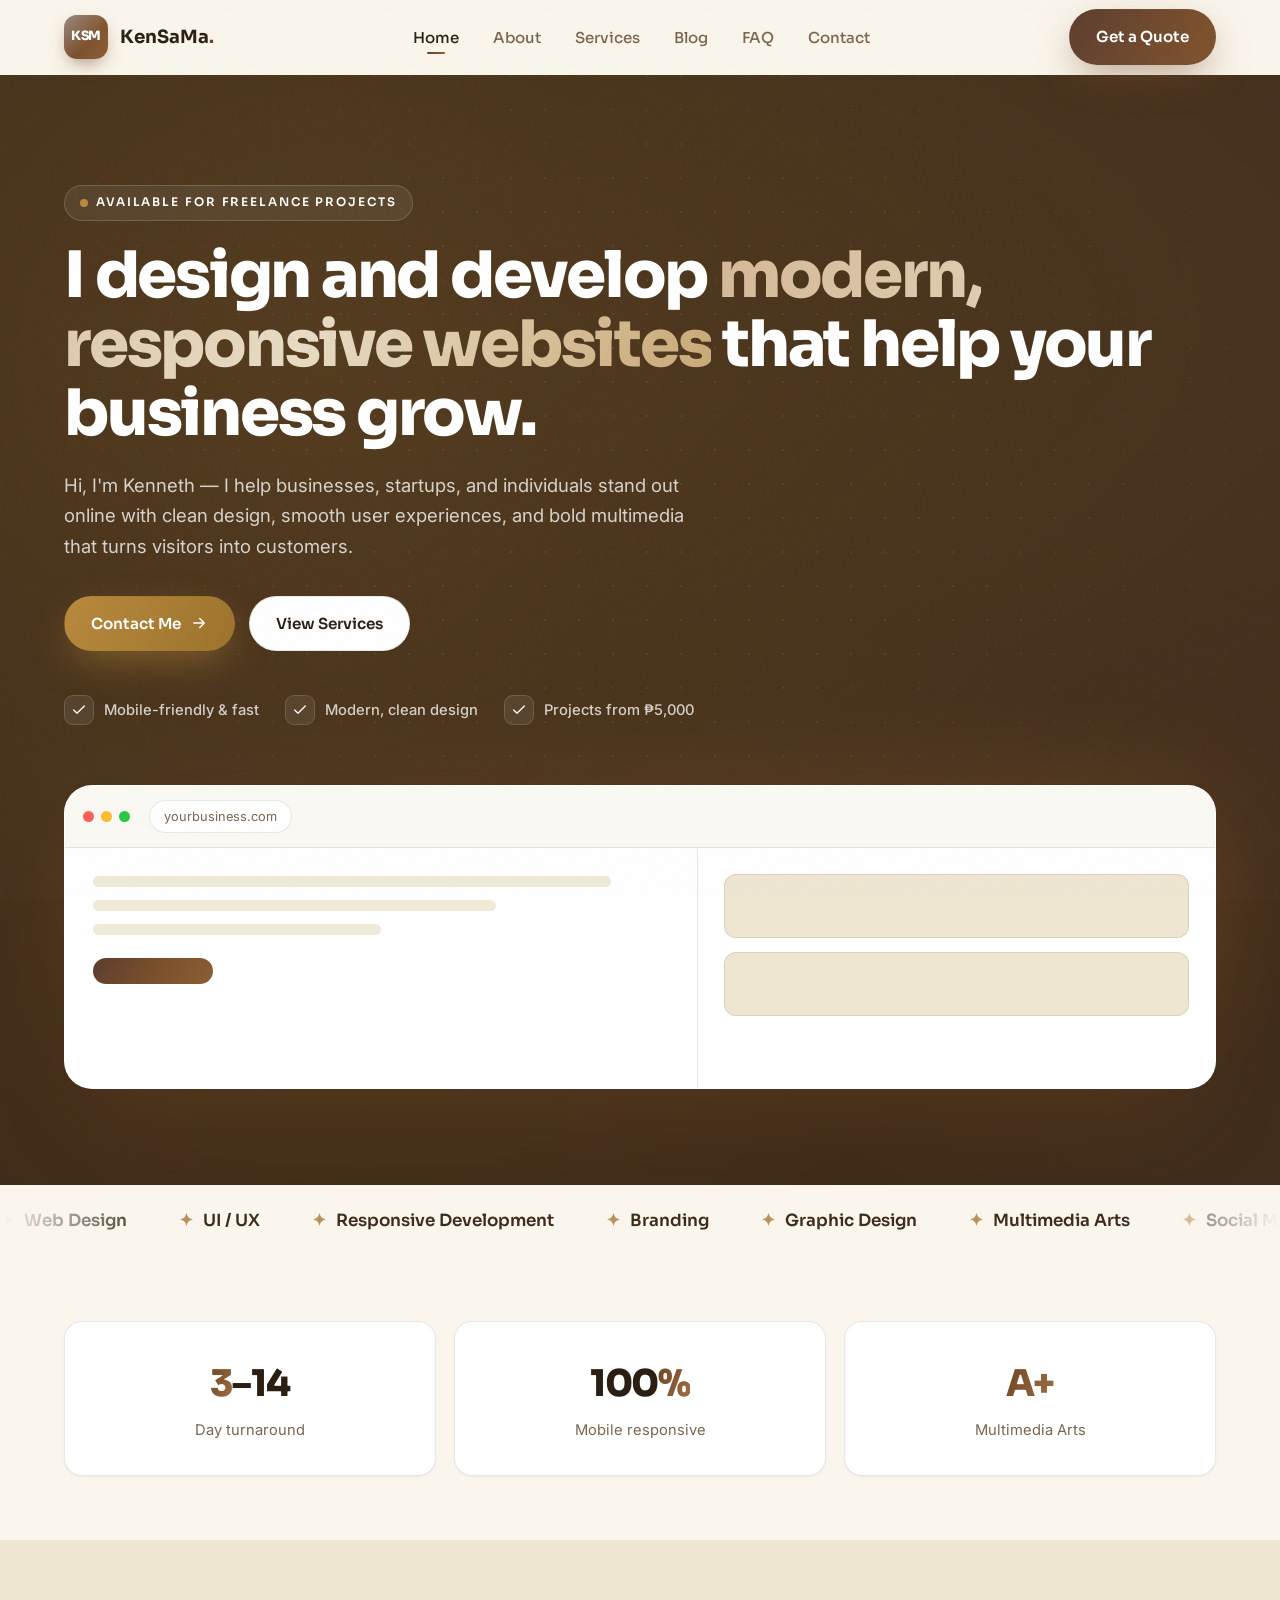
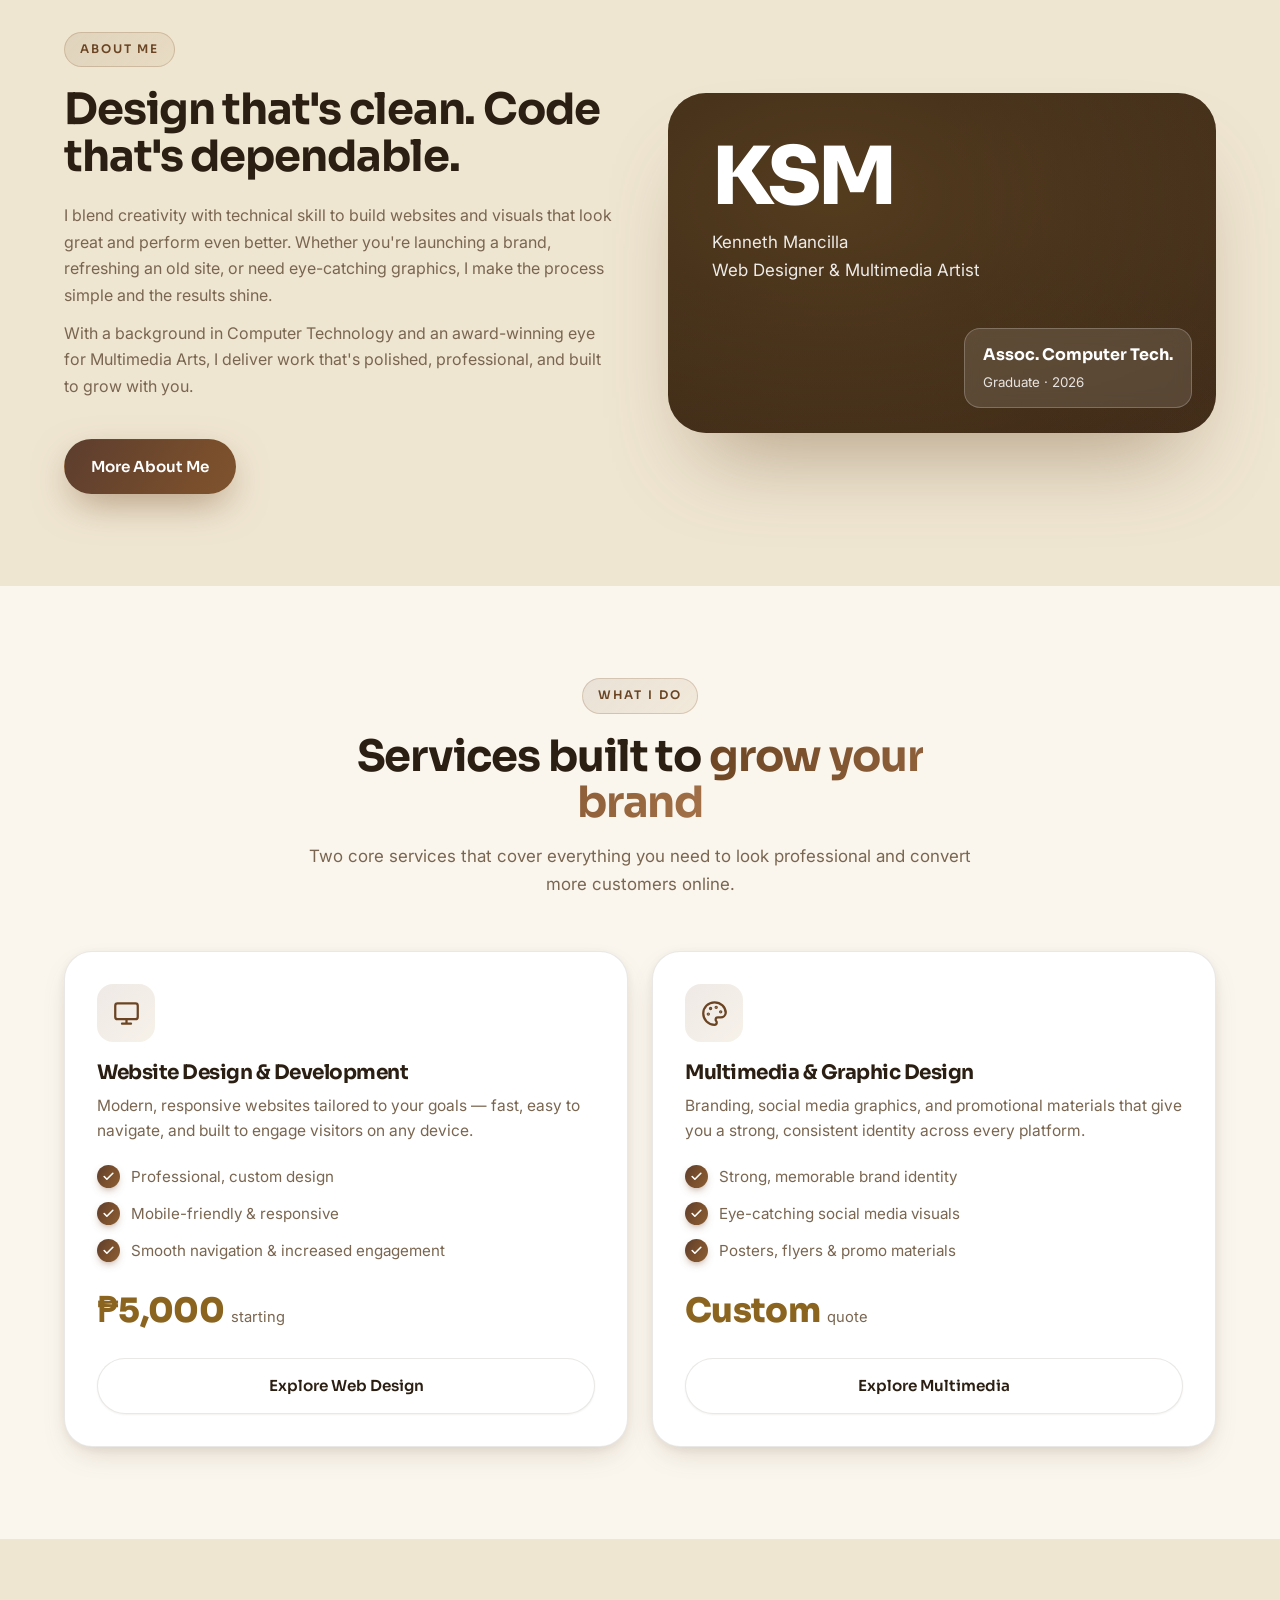
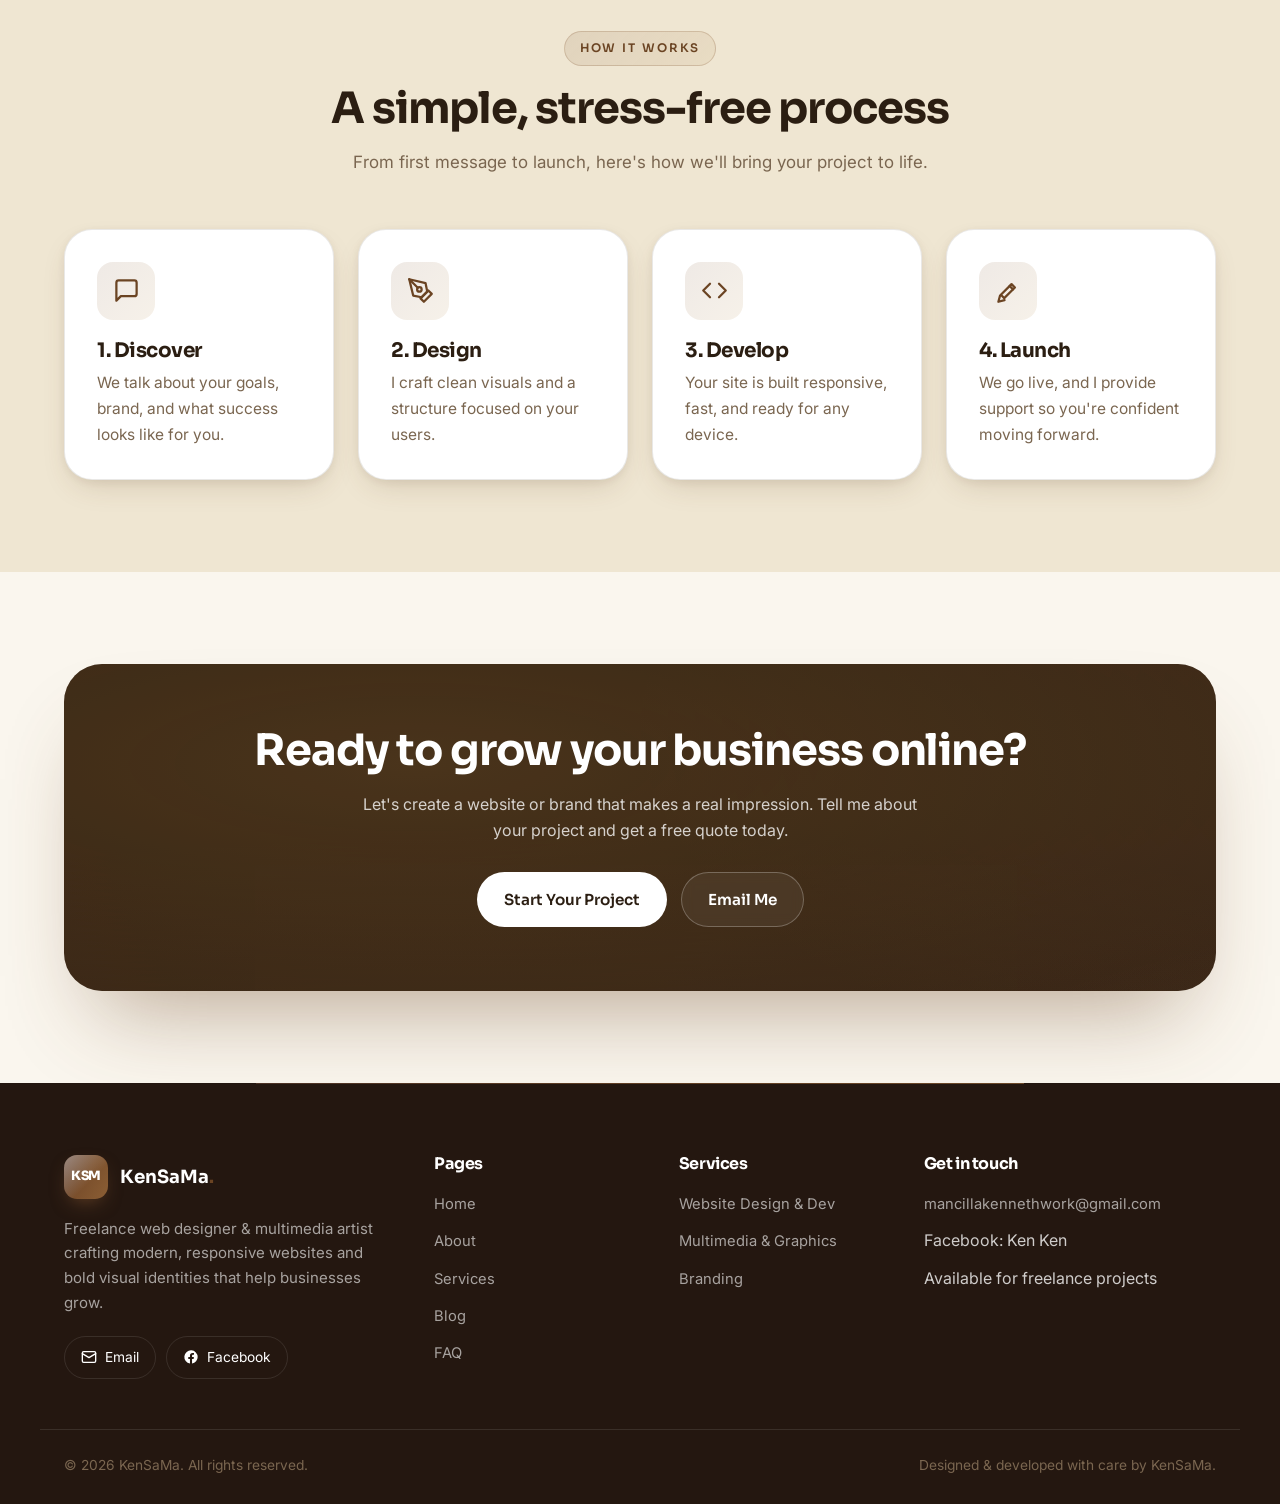
==== commit c0fe85ce: "Add files via upload" ====
--- a/index.html
+++ b/index.html
@@ -5,7 +5,7 @@
   <meta name="viewport" content="width=device-width, initial-scale=1.0" />
   <title>Kenneth Mancilla — Web Designer &amp; Multimedia Artist</title>
   <meta name="description" content="Freelance web designer and multimedia artist crafting modern, responsive websites that help your business grow. Website design, development, branding and graphic design." />
-  <link rel="icon" href="data:image/svg+xml,%3Csvg xmlns='http://www.w3.org/2000/svg' viewBox='0 0 100 100'%3E%3Crect width='100' height='100' rx='24' fill='%236366F1'/%3E%3Ctext x='50' y='70' font-size='56' font-family='Arial' font-weight='bold' fill='white' text-anchor='middle'%3EKM%3C/text%3E%3C/svg%3E" />
+  <link rel="icon" href="data:image/svg+xml,%3Csvg xmlns='http://www.w3.org/2000/svg' viewBox='0 0 100 100'%3E%3Crect width='100' height='100' rx='24' fill='%236B4423'/%3E%3Ctext x='50' y='68' font-size='44' font-family='Arial' font-weight='bold' fill='%23F0E6D2' text-anchor='middle'%3EKSM%3C/text%3E%3C/svg%3E" />
   <link rel="preconnect" href="https://fonts.googleapis.com" />
   <link rel="preconnect" href="https://fonts.gstatic.com" crossorigin />
   <link href="https://fonts.googleapis.com/css2?family=Sora:wght@400;500;600;700;800&family=Inter:wght@400;500;600;700&display=swap" rel="stylesheet" />
@@ -141,7 +141,7 @@
         </div>
         <div class="reveal from-right">
           <div class="about-portrait">
-            <div class="initials">KM</div>
+            <div class="initials">KSM</div>
             <div class="role">Kenneth Mancilla<br />Web Designer &amp; Multimedia Artist</div>
             <div class="badge-float">
               <strong>Assoc. Computer Tech.</strong>
--- a/styles.css
+++ b/styles.css
@@ -1,65 +1,65 @@
 /* =====================================================================
-   Kenneth Mancilla — Portfolio & Services
-   styles.css  •  "Aurora" vibrant design system (2026)
-   Indigo → Blue → Cyan gradient · coral conversion pop · premium glow
+   KenSaMa — Portfolio & Services
+   styles.css  •  "Earthy Aesthetic" design system (2026)
+   Brown → khaki gradient · cream surfaces · warm amber conversion pop
    ===================================================================== */
 
-/* ---------- 1. Design Tokens (vibrant / conversion-focused) ---------- */
+/* ---------- 1. Design Tokens (brown / khaki aesthetic) ---------- */
 :root {
-  /* light surfaces (cool blue-white for a fresh, clean feel) */
-  --bg: #FAFBFF;
-  --bg-soft: #EEF2FF;
+  /* light surfaces (warm cream — natural, premium) */
+  --bg: #FAF6EE;
+  --bg-soft: #EFE6D2;
   --bg-card: #FFFFFF;
 
-  /* ink (deep slate navy — premium, trustworthy) */
-  --ink: #0F172A;
-  --ink-soft: #1E293B;
-  --muted: #64748B;
-  --muted-2: #94A3B8;
-  --line: rgba(15, 23, 42, .10);
-  --line-2: rgba(15, 23, 42, .05);
-
-  /* dark surfaces (deep navy-black, richer than flat black) */
-  --dark: #0B1120;
-  --dark-2: #0F172A;
-  --dark-3: #1E293B;
+  /* ink (deep espresso — warm, grounded) */
+  --ink: #2B1E12;
+  --ink-soft: #3E2C1C;
+  --muted: #7A6650;
+  --muted-2: #A3907A;
+  --line: rgba(43, 30, 18, .10);
+  --line-2: rgba(43, 30, 18, .05);
+
+  /* dark surfaces (deep coffee-black, warm not flat) */
+  --dark: #241710;
+  --dark-2: #2B1E12;
+  --dark-3: #3E2C1C;
   --dark-card: rgba(255, 255, 255, .05);
   --dark-line: rgba(255, 255, 255, .10);
   --dark-text: rgba(255, 255, 255, .78);
   --dark-muted: rgba(255, 255, 255, .6);
 
-  /* brand: vibrant indigo → blue → cyan */
-  --primary: #6366F1;        /* indigo */
-  --primary-2: #4F46E5;      /* indigo-600 */
-  --primary-3: #3B82F6;      /* blue */
-  --accent: #06B6D4;         /* cyan — fresh */
-  --accent-2: #0EA5E9;       /* sky */
-  --pop: #FB7185;            /* coral — conversion highlight (value/urgency) */
-  --pop-2: #F43F5E;          /* rose deep */
-  --gold: #FBBF24;
-
-  --grad: linear-gradient(120deg, #6366F1 0%, #4F46E5 30%, #3B82F6 65%, #06B6D4 100%);
-  --grad-2: linear-gradient(120deg, #818CF8 0%, #6366F1 50%, #06B6D4 100%);
-  --grad-pop: linear-gradient(120deg, #FB7185 0%, #F43F5E 100%);  /* warm conversion gradient */
-  --grad-text: linear-gradient(115deg, #4F46E5 0%, #3B82F6 50%, #06B6D4 100%);       /* on light bg */
-  --grad-text-light: linear-gradient(115deg, #A5B4FC 0%, #7DD3FC 55%, #67E8F9 100%); /* on dark bg */
-  --grad-soft: linear-gradient(135deg, rgba(99, 102, 241, .12), rgba(6, 182, 212, .12));
-  --mesh: radial-gradient(at 18% 18%, rgba(99, 102, 241, .60) 0px, transparent 50%),
-          radial-gradient(at 84% 14%, rgba(59, 130, 246, .50) 0px, transparent 50%),
-          radial-gradient(at 78% 82%, rgba(6, 182, 212, .45) 0px, transparent 50%),
-          radial-gradient(at 22% 88%, rgba(139, 92, 246, .45) 0px, transparent 50%);
+  /* brand: brown → khaki (warm, earthy, aesthetic) */
+  --primary: #7A4F2C;        /* coffee brown */
+  --primary-2: #6B4423;      /* deep brown */
+  --primary-3: #8B5E34;      /* caramel */
+  --accent: #C9A876;         /* khaki / sand */
+  --accent-2: #B8935A;       /* warm khaki gold */
+  --pop: #B8893C;            /* amber — conversion highlight */
+  --pop-2: #8B6420;          /* deep amber */
+  --gold: #C9A876;
+
+  --grad: linear-gradient(120deg, #5C3D2E 0%, #7A4F2C 50%, #8B5E34 100%);
+  --grad-2: linear-gradient(120deg, #8B5E34 0%, #A47148 55%, #C9A876 100%);
+  --grad-pop: linear-gradient(120deg, #B8893C 0%, #8B6420 100%);     /* amber conversion gradient */
+  --grad-text: linear-gradient(115deg, #6B4423 0%, #A47148 100%);             /* on light bg */
+  --grad-text-light: linear-gradient(115deg, #D4B896 0%, #E8DCC4 55%, #C9A876 100%); /* on dark bg */
+  --grad-soft: linear-gradient(135deg, rgba(122, 79, 44, .12), rgba(201, 168, 118, .16));
+  --mesh: radial-gradient(at 18% 18%, rgba(184, 137, 60, .32) 0px, transparent 50%),
+          radial-gradient(at 84% 14%, rgba(164, 113, 72, .28) 0px, transparent 50%),
+          radial-gradient(at 78% 82%, rgba(201, 168, 118, .22) 0px, transparent 50%),
+          radial-gradient(at 22% 88%, rgba(122, 79, 44, .34) 0px, transparent 50%);
 
   --radius: 18px;
   --radius-sm: 12px;
   --radius-lg: 28px;
   --radius-xl: 38px;
 
-  --shadow-xs: 0 1px 2px rgba(15, 23, 42, .06);
-  --shadow-sm: 0 2px 8px rgba(15, 23, 42, .06), 0 12px 30px -10px rgba(79, 70, 229, .18);
-  --shadow: 0 30px 60px -28px rgba(15, 23, 42, .32);
-  --shadow-lg: 0 50px 90px -35px rgba(79, 70, 229, .50);
-  --shadow-glow: 0 14px 38px -8px rgba(99, 102, 241, .60);
-  --shadow-pop: 0 14px 38px -8px rgba(244, 63, 94, .50);
+  --shadow-xs: 0 1px 2px rgba(43, 30, 18, .06);
+  --shadow-sm: 0 2px 8px rgba(43, 30, 18, .06), 0 12px 30px -10px rgba(107, 68, 35, .22);
+  --shadow: 0 30px 60px -28px rgba(43, 30, 18, .34);
+  --shadow-lg: 0 50px 90px -35px rgba(107, 68, 35, .45);
+  --shadow-glow: 0 14px 38px -8px rgba(122, 79, 44, .55);
+  --shadow-pop: 0 14px 38px -8px rgba(184, 137, 60, .55);
 
   --container: 1200px;
   --ease: cubic-bezier(.22, .61, .36, 1);
@@ -141,7 +141,7 @@
   font-family: 'Sora', sans-serif; font-size: .74rem; font-weight: 600;
   letter-spacing: .16em; text-transform: uppercase; color: var(--primary-2);
   background: var(--grad-soft); padding: 7px 15px; border-radius: 100px;
-  border: 1px solid rgba(99, 102, 241, .20); margin-bottom: 20px;
+  border: 1px solid rgba(122, 79, 44, .22); margin-bottom: 20px;
 }
 
 /* ---------- 4. Buttons ---------- */
@@ -159,11 +159,11 @@
 .btn:hover svg { transform: translateX(3px); }
 
 .btn-primary { background: var(--grad); background-size: 160% 160%; color: #fff; box-shadow: var(--shadow-glow); }
-.btn-primary:hover { transform: translateY(-3px); background-position: 100% 0; box-shadow: 0 22px 44px -12px rgba(99, 102, 241, .65); }
-
-/* warm "pop" CTA — maximum conversion attention */
+.btn-primary:hover { transform: translateY(-3px); background-position: 100% 0; box-shadow: 0 22px 44px -12px rgba(122, 79, 44, .6); }
+
+/* warm "pop" CTA — amber, maximum conversion attention */
 .btn-pop { background: var(--grad-pop); background-size: 160% 160%; color: #fff; box-shadow: var(--shadow-pop); }
-.btn-pop:hover { transform: translateY(-3px); background-position: 100% 0; box-shadow: 0 22px 44px -12px rgba(244, 63, 94, .65); }
+.btn-pop:hover { transform: translateY(-3px); background-position: 100% 0; box-shadow: 0 22px 44px -12px rgba(184, 137, 60, .65); }
 
 .btn-outline { background: #fff; color: var(--ink); border-color: var(--line); box-shadow: var(--shadow-xs); }
 .btn-outline:hover { transform: translateY(-3px); border-color: transparent; color: var(--primary-2); box-shadow: var(--shadow-sm); }
@@ -185,21 +185,22 @@
 /* ---------- 5. Header / Navbar (glass) ---------- */
 #site-header {
   position: sticky; top: 0; z-index: 1000;
-  background: rgba(250, 251, 255, .72);
+  background: rgba(250, 246, 238, .72);
   backdrop-filter: saturate(180%) blur(18px);
   -webkit-backdrop-filter: saturate(180%) blur(18px);
   border-bottom: 1px solid transparent;
   transition: box-shadow .35s, border-color .35s, background .35s;
 }
-#site-header.scrolled { box-shadow: 0 6px 30px -14px rgba(15, 23, 42, .14); border-color: var(--line); }
+#site-header.scrolled { box-shadow: 0 6px 30px -14px rgba(43, 30, 18, .14); border-color: var(--line); }
 
 .nav { height: 74px; display: flex; align-items: center; justify-content: space-between; gap: 18px; }
 
 .brand { display: inline-flex; align-items: center; gap: 12px; font-family: 'Sora', sans-serif; font-weight: 700; color: var(--ink); font-size: 1.14rem; }
+/* KSM logo mark — sized to fit three letters cleanly */
 .brand__mark {
-  display: grid; place-items: center; width: 40px; height: 40px; border-radius: 12px;
-  background: var(--grad); color: #fff; font-size: .9rem; font-weight: 800;
-  box-shadow: 0 8px 20px -8px rgba(99, 102, 241, .9);
+  display: grid; place-items: center; width: 44px; height: 44px; border-radius: 13px;
+  background: var(--grad); color: #fff; font-size: .8rem; font-weight: 800; letter-spacing: -.02em;
+  box-shadow: 0 8px 20px -8px rgba(122, 79, 44, .9);
   position: relative;
 }
 .brand__mark::after { content: ''; position: absolute; inset: 0; border-radius: inherit; background: linear-gradient(135deg, rgba(255,255,255,.4), transparent 60%); }
@@ -221,8 +222,7 @@
 
 .nav__right { display: flex; align-items: center; gap: 14px; }
 
-/* The in-menu "Get a Quote" button is only shown inside the mobile dropdown.
-   On desktop we keep ONLY the right-hand button (.nav__cta). */
+/* The in-menu CTA is only shown inside the mobile dropdown; desktop keeps the right button */
 .nav__links .mobile-cta { display: none; }
 
 .nav__toggle { display: none; flex-direction: column; justify-content: center; gap: 5px; width: 46px; height: 46px; border: 1px solid var(--line); background: #fff; border-radius: 13px; cursor: pointer; }
@@ -231,7 +231,7 @@
 .nav__toggle.is-active span:nth-child(2) { opacity: 0; }
 .nav__toggle.is-active span:nth-child(3) { transform: translateY(-7px) rotate(-45deg); }
 
-/* ---------- 6. Hero (dark aurora) ---------- */
+/* ---------- 6. Hero (dark coffee aurora) ---------- */
 .hero {
   position: relative; overflow: hidden;
   background: var(--dark);
@@ -259,8 +259,8 @@
   color: #fff; background: rgba(255, 255, 255, .07); border-color: rgba(255, 255, 255, .16);
   backdrop-filter: blur(6px);
 }
-.hero .eyebrow .pulse { width: 8px; height: 8px; border-radius: 50%; background: var(--pop); box-shadow: 0 0 0 0 rgba(251, 113, 133, .8); animation: pulse 2s infinite; }
-@keyframes pulse { 0% { box-shadow: 0 0 0 0 rgba(251, 113, 133, .7); } 70% { box-shadow: 0 0 0 9px rgba(251, 113, 133, 0); } 100% { box-shadow: 0 0 0 0 rgba(251, 113, 133, 0); } }
+.hero .eyebrow .pulse { width: 8px; height: 8px; border-radius: 50%; background: var(--pop); box-shadow: 0 0 0 0 rgba(184, 137, 60, .8); animation: pulse 2s infinite; }
+@keyframes pulse { 0% { box-shadow: 0 0 0 0 rgba(184, 137, 60, .7); } 70% { box-shadow: 0 0 0 9px rgba(184, 137, 60, 0); } 100% { box-shadow: 0 0 0 0 rgba(184, 137, 60, 0); } }
 
 .hero h1 { color: #fff; margin-bottom: 22px; font-weight: 800; letter-spacing: -.035em; }
 .hero__lead { font-size: 1.16rem; max-width: 620px; margin-bottom: 34px; color: var(--dark-text); }
@@ -278,19 +278,19 @@
   background: #fff; border: 1px solid var(--dark-line); border-radius: var(--radius-lg);
   box-shadow: var(--shadow-lg); overflow: hidden;
 }
-.mockup__bar { display: flex; align-items: center; gap: 7px; padding: 14px 18px; border-bottom: 1px solid var(--line); background: #fbfbfe; }
+.mockup__bar { display: flex; align-items: center; gap: 7px; padding: 14px 18px; border-bottom: 1px solid var(--line); background: #fbf9f4; }
 .mockup__bar i { width: 11px; height: 11px; border-radius: 50%; display: inline-block; }
 .mockup__bar i:nth-child(1) { background: #ff5f57; } .mockup__bar i:nth-child(2) { background: #febc2e; } .mockup__bar i:nth-child(3) { background: #28c840; }
 .mockup__bar .url { margin-left: 12px; font-size: .8rem; color: var(--muted); background: #fff; border: 1px solid var(--line); padding: 5px 14px; border-radius: 100px; }
 .mockup__body { display: grid; grid-template-columns: 1.1fr .9fr; min-height: 240px; }
 .mockup__main { padding: 28px; border-right: 1px solid var(--line); }
-.mockup__line { height: 11px; border-radius: 6px; background: #eef0f8; margin-bottom: 13px; }
+.mockup__line { height: 11px; border-radius: 6px; background: #f0ead9; margin-bottom: 13px; }
 .mockup__line.w-70 { width: 70%; } .mockup__line.w-50 { width: 50%; } .mockup__line.w-90 { width: 90%; }
 .mockup__pill { display: inline-block; height: 26px; width: 120px; border-radius: 100px; background: var(--grad); margin-top: 10px; }
 .mockup__side { padding: 26px; display: flex; flex-direction: column; gap: 14px; }
 .mockup__card { background: var(--bg-soft); border: 1px solid var(--line); border-radius: var(--radius-sm); padding: 14px; height: 64px; }
-.mockup__card .t { height: 9px; width: 60%; background: #dde0ee; border-radius: 5px; margin-bottom: 8px; }
-.mockup__card .s { height: 7px; width: 80%; background: #eef0f8; border-radius: 5px; }
+.mockup__card .t { height: 9px; width: 60%; background: #e3d9c0; border-radius: 5px; margin-bottom: 8px; }
+.mockup__card .s { height: 7px; width: 80%; background: #f0ead9; border-radius: 5px; }
 
 /* ---------- 7. Stats ---------- */
 .stats { display: grid; grid-template-columns: repeat(3, 1fr); gap: 18px; }
@@ -317,7 +317,7 @@
   border-radius: var(--radius-lg); padding: 32px; box-shadow: var(--shadow-sm);
   transition: transform .4s var(--ease-out), box-shadow .4s, border-color .4s; height: 100%;
 }
-.card::before { content: ''; position: absolute; inset: 0; border-radius: inherit; padding: 1.5px; background: var(--grad); -webkit-mask: linear-gradient(#000 0 0) content-box, linear-gradient(#000 0 0); -webkit-mask-composite: xor; mask-composite: exclude; opacity: 0; transition: opacity .45s; }
+.card::before { content: ''; position: absolute; inset: 0; border-radius: inherit; padding: 1.5px; background: linear-gradient(135deg, var(--primary), var(--accent)); -webkit-mask: linear-gradient(#000 0 0) content-box, linear-gradient(#000 0 0); -webkit-mask-composite: xor; mask-composite: exclude; opacity: 0; transition: opacity .45s; }
 .card:hover { transform: translateY(-8px); box-shadow: var(--shadow); border-color: transparent; }
 .card:hover::before { opacity: 1; }
 
@@ -333,11 +333,11 @@
 
 .checklist { display: grid; gap: 12px; margin: 20px 0 4px; }
 .checklist li { display: flex; align-items: flex-start; gap: 11px; font-size: .95rem; color: var(--muted); }
-.checklist .tick { flex: 0 0 auto; width: 23px; height: 23px; border-radius: 50%; background: var(--grad); color: #fff; display: grid; place-items: center; margin-top: 1px; box-shadow: 0 4px 10px -4px rgba(99, 102, 241, .8); }
+.checklist .tick { flex: 0 0 auto; width: 23px; height: 23px; border-radius: 50%; background: var(--grad); color: #fff; display: grid; place-items: center; margin-top: 1px; box-shadow: 0 4px 10px -4px rgba(122, 79, 44, .8); }
 .checklist .tick svg { width: 13px; height: 13px; }
 
 .price-tag { display: flex; align-items: baseline; gap: 7px; margin: 20px 0; }
-.price-tag .amount { font-family: 'Sora', sans-serif; font-weight: 800; font-size: 2.1rem; color: var(--pop-2); letter-spacing: -.02em; }   /* coral pop on price = value draw */
+.price-tag .amount { font-family: 'Sora', sans-serif; font-weight: 800; font-size: 2.1rem; color: var(--pop-2); letter-spacing: -.02em; }   /* amber pop on price = value draw */
 .price-tag .sub { font-size: .92rem; color: var(--muted); }
 
 .service-feature { display: flex; flex-direction: column; gap: 8px; }
@@ -349,7 +349,7 @@
 .marquee__track { display: flex; gap: 52px; width: max-content; animation: scrollX 26s linear infinite; }
 .marquee:hover .marquee__track { animation-play-state: paused; }
 .marquee__item { display: inline-flex; align-items: center; gap: 10px; font-family: 'Sora', sans-serif; font-weight: 600; font-size: 1.05rem; color: var(--ink-soft); white-space: nowrap; }
-.marquee__item .star { color: var(--accent); }
+.marquee__item .star { color: var(--accent-2); }
 @keyframes scrollX { to { transform: translateX(-50%); } }
 
 /* ---------- 10. About ---------- */
@@ -360,7 +360,7 @@
   box-shadow: var(--shadow-lg); isolation: isolate;
 }
 .about-portrait::before { content: ''; position: absolute; inset: -20%; background: var(--mesh); background-size: 200% 200%; z-index: -1; animation: meshFloat 20s ease-in-out infinite alternate; }
-.about-portrait .initials { font-family: 'Sora', sans-serif; font-weight: 800; font-size: 5.5rem; line-height: 1; letter-spacing: -.04em; }
+.about-portrait .initials { font-family: 'Sora', sans-serif; font-weight: 800; font-size: 5rem; line-height: 1; letter-spacing: -.04em; }
 .about-portrait .role { margin-top: 12px; font-size: 1.06rem; opacity: .9; }
 .about-portrait .badge-float {
   position: absolute; right: 24px; bottom: 24px; background: rgba(255, 255, 255, .12);
@@ -371,7 +371,7 @@
 
 .list-rows { display: grid; gap: 16px; }
 .list-rows li { display: flex; gap: 15px; align-items: flex-start; }
-.list-rows .num { flex: 0 0 auto; width: 32px; height: 32px; border-radius: 10px; background: var(--grad); color: #fff; display: grid; place-items: center; font-family: 'Sora', sans-serif; font-weight: 700; font-size: .92rem; box-shadow: 0 6px 14px -6px rgba(99, 102, 241, .8); }
+.list-rows .num { flex: 0 0 auto; width: 32px; height: 32px; border-radius: 10px; background: var(--grad); color: #fff; display: grid; place-items: center; font-family: 'Sora', sans-serif; font-weight: 700; font-size: .92rem; box-shadow: 0 6px 14px -6px rgba(122, 79, 44, .8); }
 .list-rows h4 { font-size: 1.03rem; margin-bottom: 2px; }
 .list-rows p { font-size: .94rem; }
 
@@ -393,7 +393,7 @@
 /* ---------- 12. FAQ ---------- */
 .faq-list { max-width: 840px; margin: 0 auto; display: grid; gap: 14px; }
 .faq__item { position: relative; background: var(--bg-card); border: 1px solid var(--line); border-radius: var(--radius); box-shadow: var(--shadow-xs); overflow: hidden; transition: border-color .35s, box-shadow .35s, transform .35s; }
-.faq__item:hover { border-color: rgba(99, 102, 241, .25); }
+.faq__item:hover { border-color: rgba(122, 79, 44, .25); }
 .faq__item.open { border-color: transparent; box-shadow: var(--shadow); }
 .faq__item::before { content: ''; position: absolute; inset: 0; border-radius: inherit; padding: 1.5px; background: var(--grad); -webkit-mask: linear-gradient(#000 0 0) content-box, linear-gradient(#000 0 0); -webkit-mask-composite: xor; mask-composite: exclude; opacity: 0; transition: opacity .4s; }
 .faq__item.open::before { opacity: 1; }
@@ -411,7 +411,7 @@
 /* ---------- 13. Blog / Article ---------- */
 .article { max-width: 780px; margin: 0 auto; }
 .article__meta { display: flex; flex-wrap: wrap; gap: 16px; align-items: center; font-size: .9rem; color: var(--muted); margin-bottom: 18px; }
-.article__meta .tag { background: var(--grad-soft); color: var(--primary-2); padding: 6px 13px; border-radius: 100px; font-weight: 600; border: 1px solid rgba(99, 102, 241, .20); }
+.article__meta .tag { background: var(--grad-soft); color: var(--primary-2); padding: 6px 13px; border-radius: 100px; font-weight: 600; border: 1px solid rgba(122, 79, 44, .22); }
 .article h1 { font-size: clamp(2rem, 4.2vw, 2.9rem); margin-bottom: 14px; }
 .article .lead { font-size: 1.18rem; color: var(--muted); margin-bottom: 26px; }
 .article h2 { font-size: 1.55rem; margin: 36px 0 13px; }
@@ -421,7 +421,7 @@
 .article ul.bul li { position: relative; padding-left: 30px; color: var(--muted); }
 .article ul.bul li::before { content: ''; position: absolute; left: 0; top: 8px; width: 18px; height: 18px; border-radius: 6px; background: var(--grad); -webkit-mask: url("data:image/svg+xml,%3Csvg xmlns='http://www.w3.org/2000/svg' viewBox='0 0 24 24'%3E%3Cpath fill='black' d='M9 16.2 4.8 12l-1.4 1.4L9 19 21 7l-1.4-1.4z'/%3E%3C/svg%3E") center/contain no-repeat; mask: url("data:image/svg+xml,%3Csvg xmlns='http://www.w3.org/2000/svg' viewBox='0 0 24 24'%3E%3Cpath fill='black' d='M9 16.2 4.8 12l-1.4 1.4L9 19 21 7l-1.4-1.4z'/%3E%3C/svg%3E") center/contain no-repeat; }
 
-.callout { background: var(--grad-soft); border: 1px solid rgba(99, 102, 241, .20); border-left: 4px solid var(--primary); border-radius: var(--radius-sm); padding: 22px 24px; margin: 26px 0; }
+.callout { background: var(--grad-soft); border: 1px solid rgba(122, 79, 44, .22); border-left: 4px solid var(--primary); border-radius: var(--radius-sm); padding: 22px 24px; margin: 26px 0; }
 .callout strong { color: var(--ink); }
 
 .cost-table { width: 100%; border-collapse: collapse; margin: 18px 0; border-radius: var(--radius); overflow: hidden; box-shadow: var(--shadow-sm); }
@@ -442,13 +442,13 @@
 .contact-grid { display: grid; grid-template-columns: 1fr 1.1fr; gap: 44px; align-items: start; }
 .info-list { display: grid; gap: 16px; }
 .info-card { display: flex; gap: 16px; align-items: flex-start; padding: 22px; background: var(--bg-card); border: 1px solid var(--line); border-radius: var(--radius); box-shadow: var(--shadow-xs); transition: transform .35s var(--ease-out), border-color .35s; position: relative; }
-.info-card:hover { transform: translateY(-4px); border-color: rgba(99, 102, 241, .3); }
-.info-card .ico { flex: 0 0 auto; width: 48px; height: 48px; border-radius: 13px; background: var(--grad); color: #fff; display: grid; place-items: center; box-shadow: 0 8px 18px -8px rgba(99, 102, 241, .8); }
+.info-card:hover { transform: translateY(-4px); border-color: rgba(122, 79, 44, .3); }
+.info-card .ico { flex: 0 0 auto; width: 48px; height: 48px; border-radius: 13px; background: var(--grad); color: #fff; display: grid; place-items: center; box-shadow: 0 8px 18px -8px rgba(122, 79, 44, .8); }
 .info-card .ico svg { width: 22px; height: 22px; }
 .info-card h4 { font-size: 1.02rem; margin-bottom: 2px; }
 .info-card a { color: var(--primary-2); font-weight: 600; word-break: break-word; }
-.info-card--link { cursor: pointer; text-decoration: none; color: inherit; z-index: 2; pointer-events: auto; -webkit-tap-highlight-color: rgba(99, 102, 241, .15); touch-action: manipulation; }
-.info-card--link:focus-visible { outline: 3px solid rgba(99, 102, 241, .5); outline-offset: 2px; }
+.info-card--link { cursor: pointer; text-decoration: none; color: inherit; z-index: 2; pointer-events: auto; -webkit-tap-highlight-color: rgba(122, 79, 44, .15); touch-action: manipulation; }
+.info-card--link:focus-visible { outline: 3px solid rgba(122, 79, 44, .5); outline-offset: 2px; }
 .info-link { color: var(--primary-2); font-weight: 600; display: inline-flex; align-items: center; gap: 5px; }
 .info-link svg { width: 15px; height: 15px; transition: transform .3s var(--ease-out); }
 .info-card--link:hover .info-link svg { transform: translate(2px, -2px); }
@@ -458,15 +458,16 @@
 .form-group label { display: block; font-family: 'Sora', sans-serif; font-weight: 600; font-size: .9rem; color: var(--ink); margin-bottom: 8px; }
 .form-group label .req { color: var(--pop); }
 .form-control { width: 100%; padding: 14px 16px; border: 1.5px solid var(--line); border-radius: 13px; font-family: inherit; font-size: .98rem; color: var(--ink); background: var(--bg); transition: border-color .25s, box-shadow .25s, background .25s; }
-.form-control::placeholder { color: #a7abc2; }
-.form-control:focus { outline: none; border-color: var(--primary); background: #fff; box-shadow: 0 0 0 4px rgba(99, 102, 241, .15); }
+.form-control::placeholder { color: #b3a890; }
+.form-control:focus { outline: none; border-color: var(--primary); background: #fff; box-shadow: 0 0 0 4px rgba(122, 79, 44, .15); }
 textarea.form-control { resize: vertical; min-height: 140px; }
-.form-group.invalid .form-control { border-color: #e11d48; box-shadow: 0 0 0 4px rgba(225, 29, 72, .12); }
-.field-error { display: none; color: #e11d48; font-size: .84rem; margin-top: 7px; font-weight: 500; }
+.form-group.invalid .form-control { border-color: #C0333A; box-shadow: 0 0 0 4px rgba(192, 51, 58, .12); }
+.field-error { display: none; color: #C0333A; font-size: .84rem; margin-top: 7px; font-weight: 500; }
 .form-group.invalid .field-error { display: block; }
 
-.form-success { display: none; align-items: center; gap: 12px; background: #ECFDF5; border: 1px solid #A7F3D0; color: #047857; padding: 15px 17px; border-radius: 13px; margin-bottom: 19px; font-weight: 500; }
-.form-success svg { color: #059669; }
+/* success — soft natural sage to suit earthy palette */
+.form-success { display: none; align-items: center; gap: 12px; background: #EBF0E0; border: 1px solid #C3D5A6; color: #4C6B2E; padding: 15px 17px; border-radius: 13px; margin-bottom: 19px; font-weight: 500; }
+.form-success svg { color: #5E8536; }
 .form-success.show { display: flex; }
 
 /* ---------- 15. Footer ---------- */
@@ -509,7 +510,7 @@
 .mb-s { margin-bottom: 12px; } .mb-m { margin-bottom: 22px; }
 .muted { color: var(--muted); }
 
-/* page hero (sub pages) — dark aurora */
+/* page hero (sub pages) — dark coffee aurora */
 .page-hero { position: relative; overflow: hidden; background: var(--dark); padding: 80px 0 68px; text-align: center; isolation: isolate; }
 .page-hero::before { content: ''; position: absolute; inset: -20%; background: var(--mesh); background-size: 200% 200%; opacity: .8; z-index: -1; animation: meshFloat 20s ease-in-out infinite alternate; }
 .page-hero .eyebrow { color: #fff; background: rgba(255, 255, 255, .07); border-color: rgba(255, 255, 255, .16); margin-bottom: 16px; }
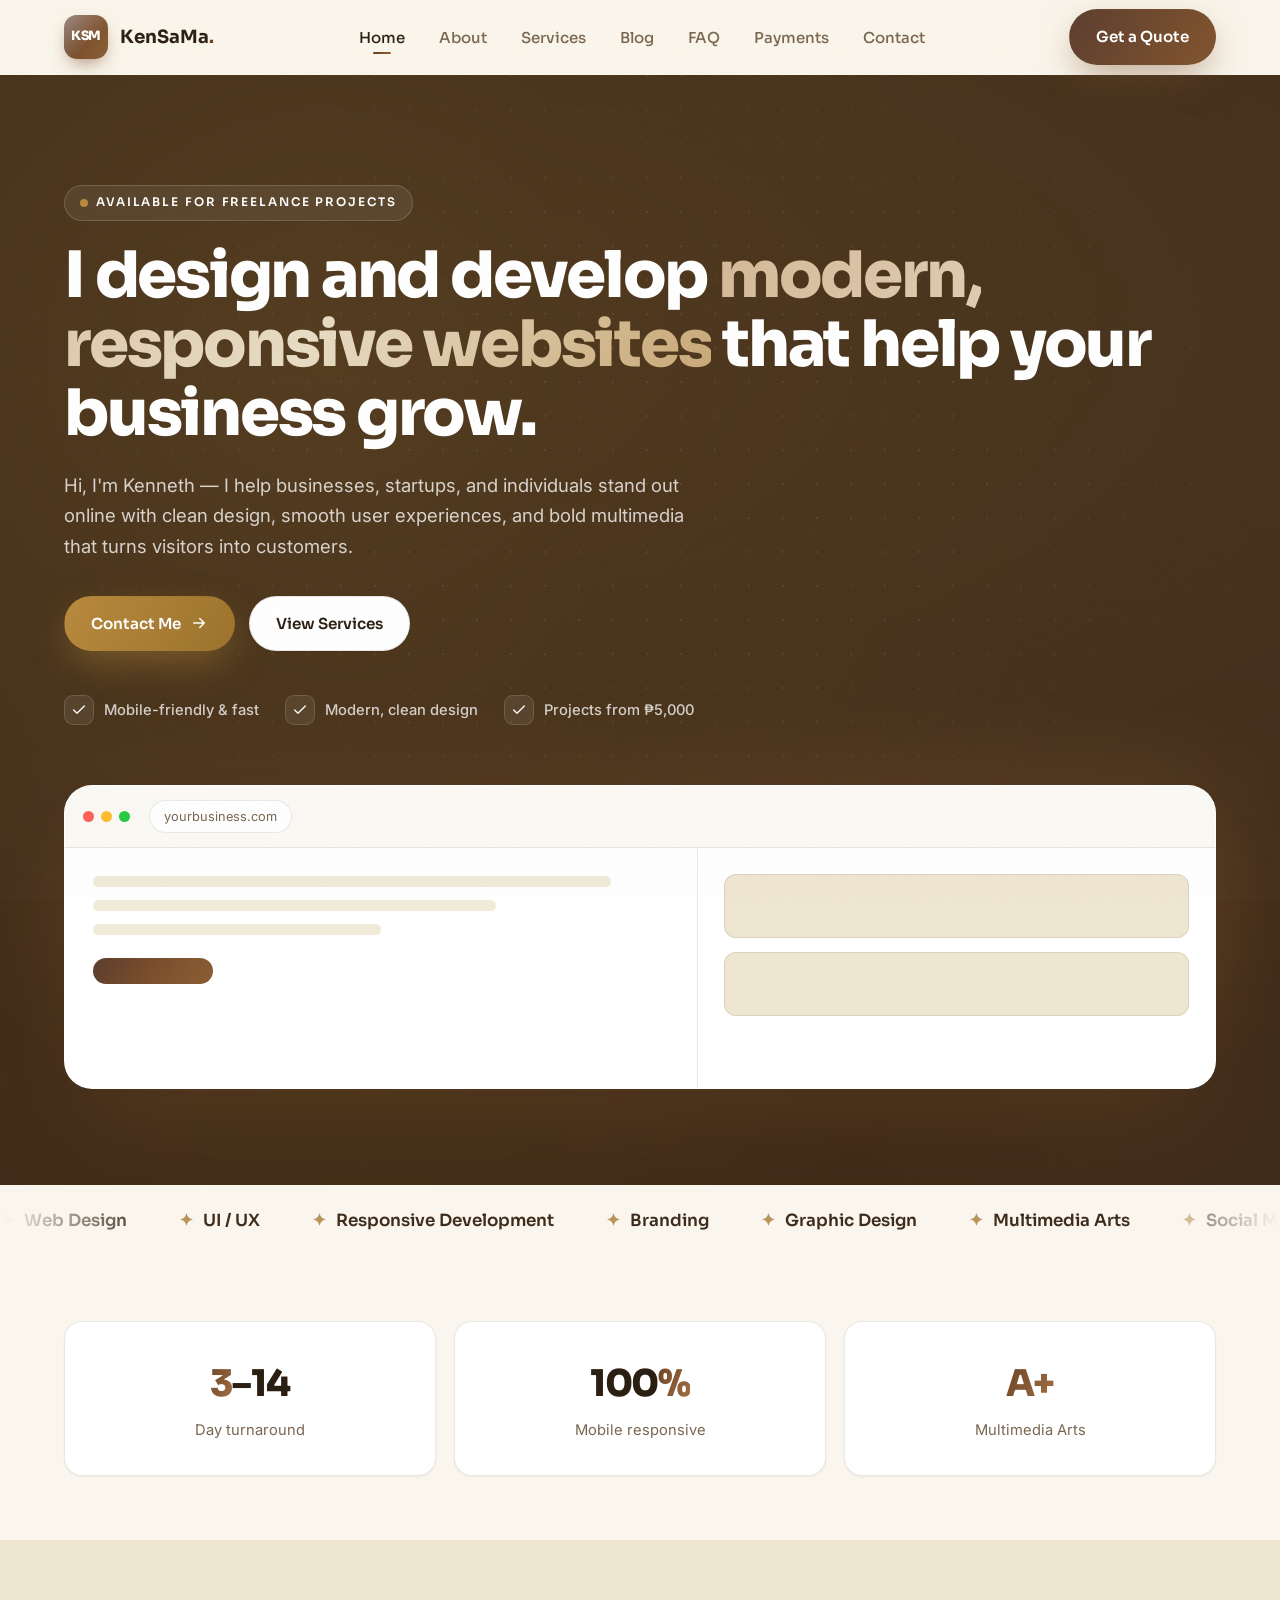
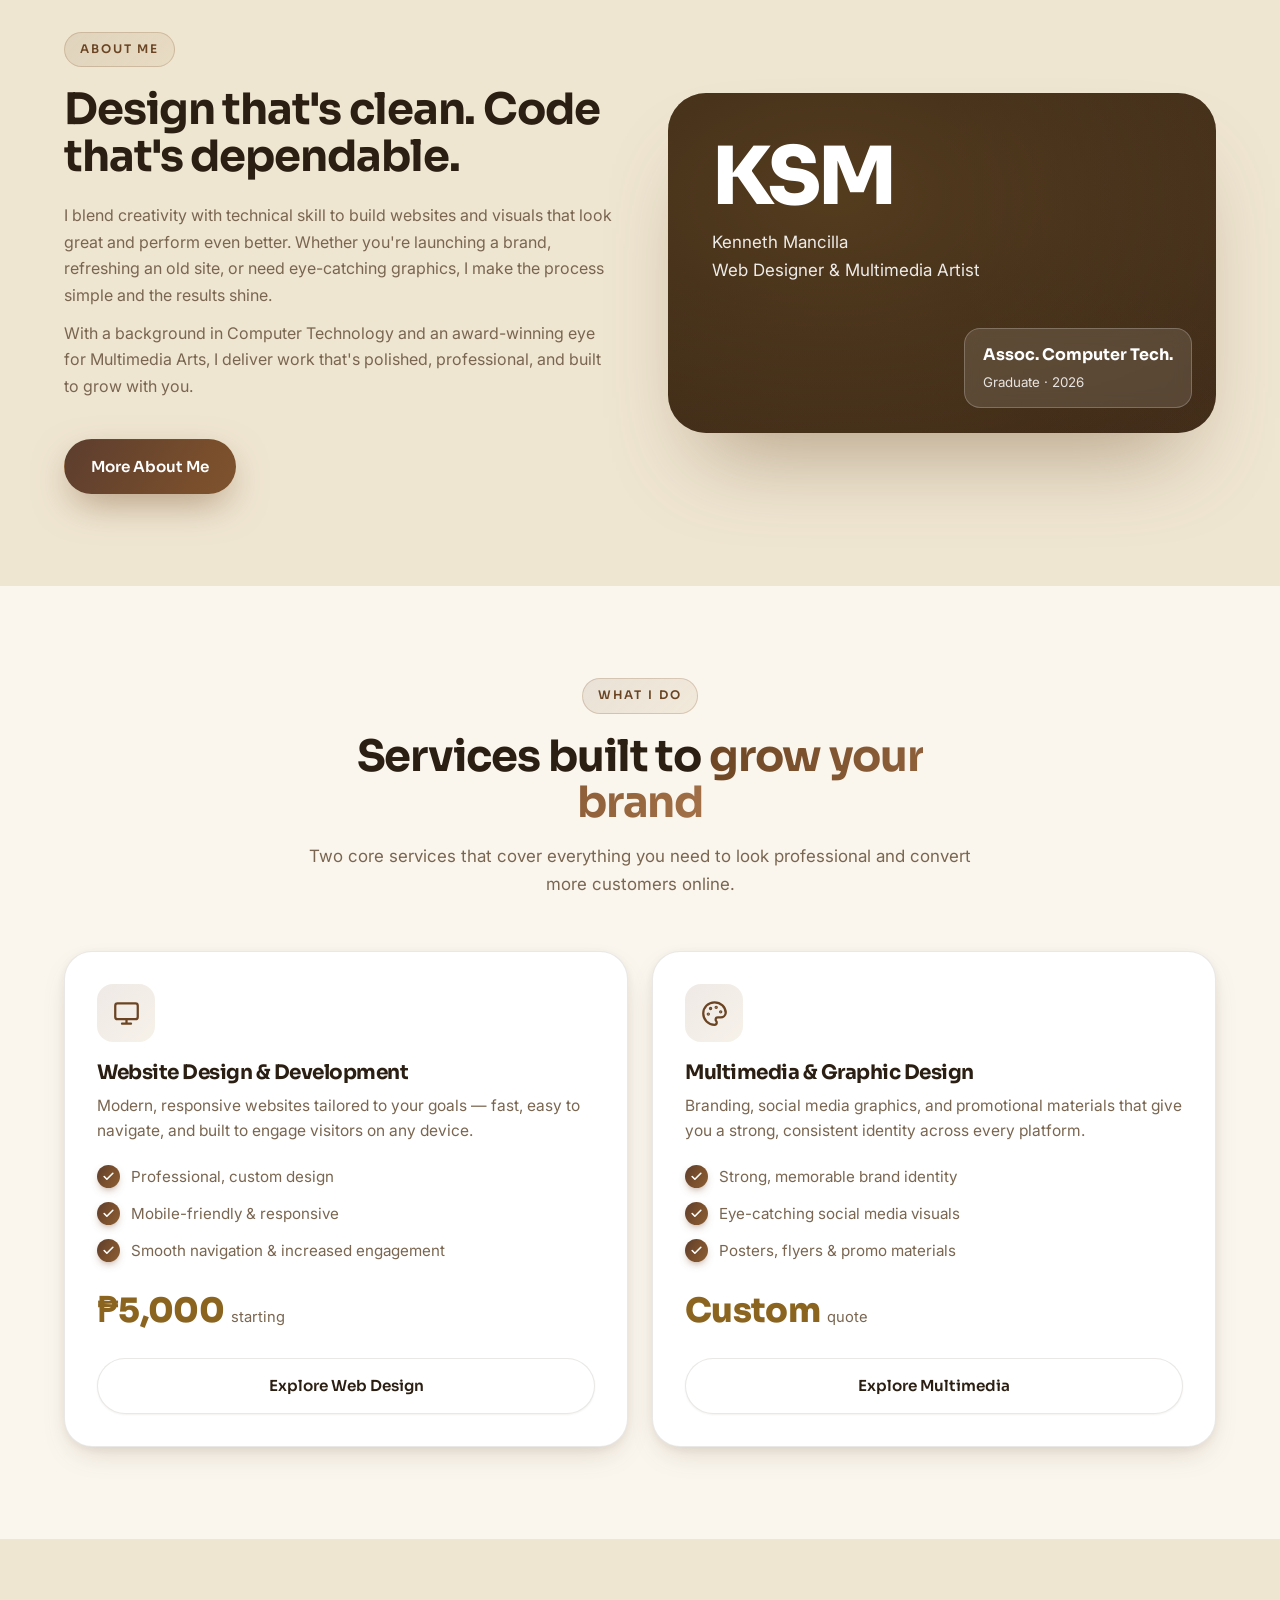
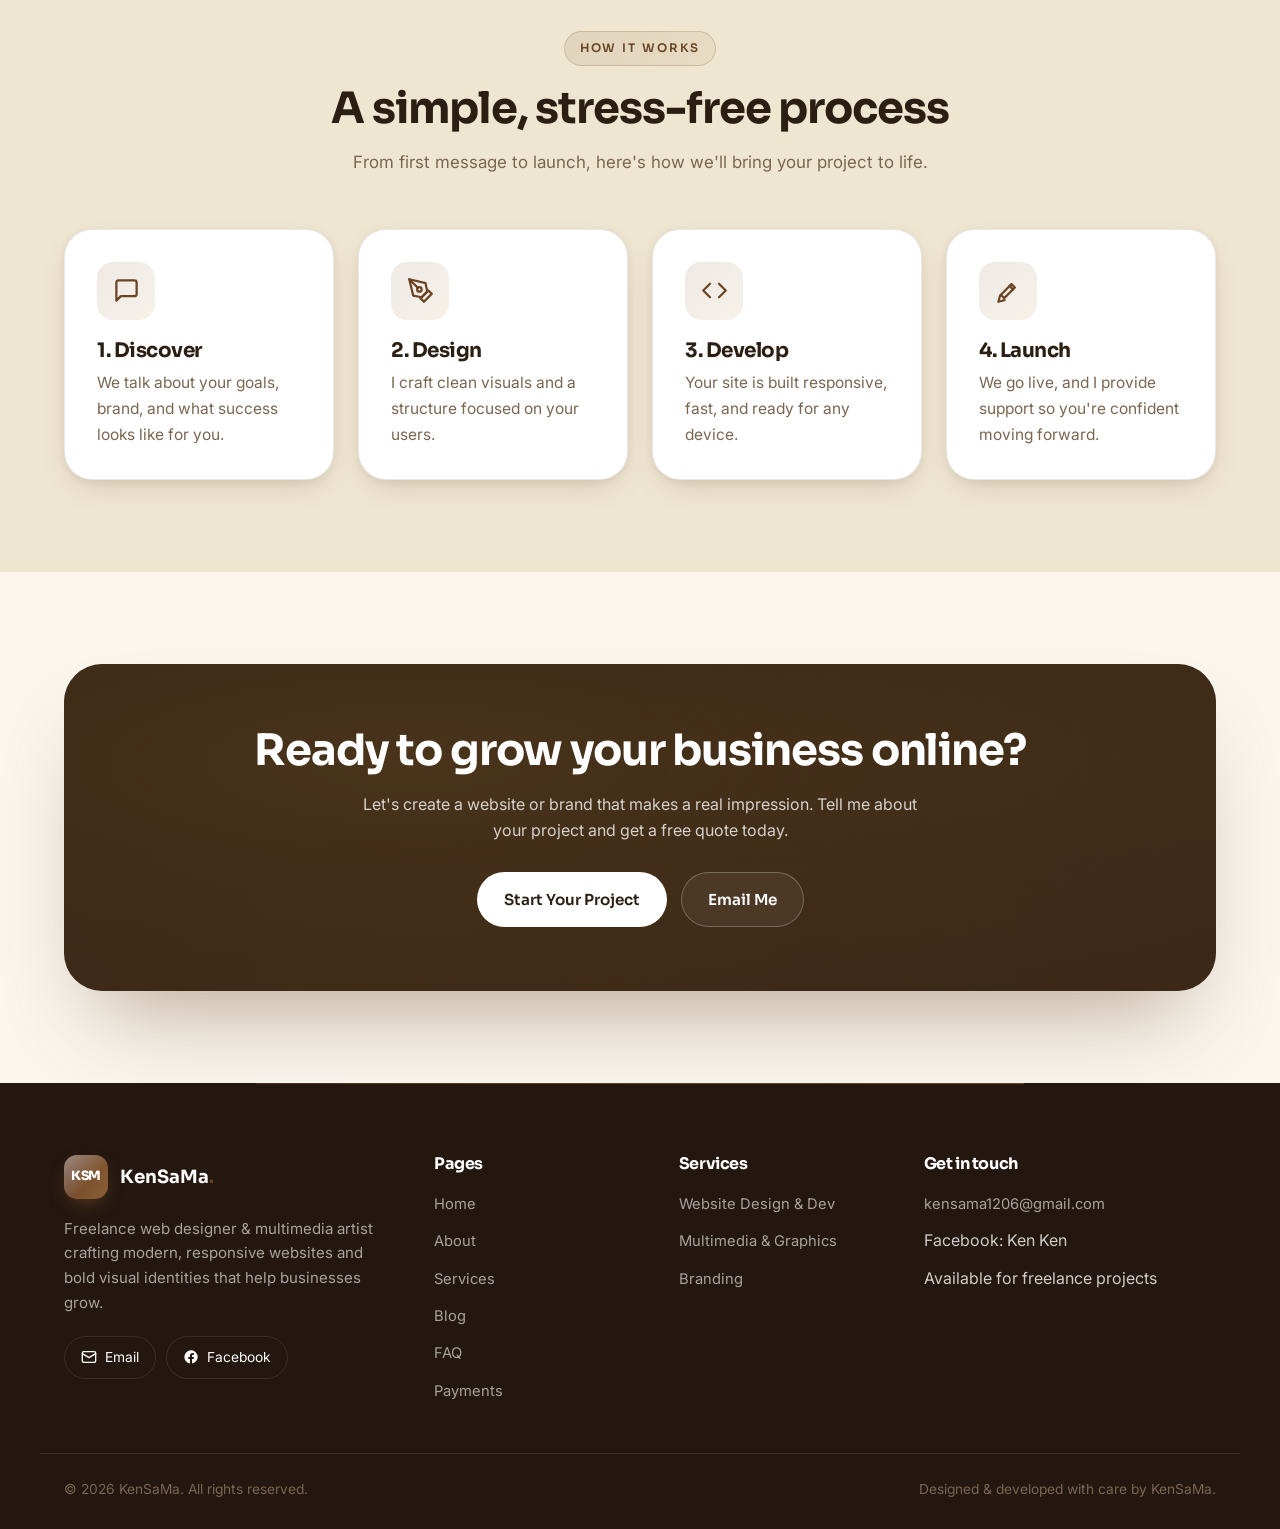
==== commit 9dd7d109: "Add files via upload" ====
--- a/index.html
+++ b/index.html
@@ -224,7 +224,7 @@
           <p>Let's create a website or brand that makes a real impression. Tell me about your project and get a free quote today.</p>
           <div class="btn-row" style="justify-content:center;">
             <a href="contact.html" class="btn btn-light">Start Your Project</a>
-            <a href="mailto:mancillakennethwork@gmail.com" class="btn btn-outline-light">Email Me</a>
+            <a href="mailto:kensama1206@gmail.com" class="btn btn-outline-light">Email Me</a>
           </div>
         </div>
       </div>
--- a/styles.css
+++ b/styles.css
@@ -520,6 +520,97 @@
 .breadcrumbs a { transition: color .2s; }
 .breadcrumbs a:hover { color: #fff; }
 .breadcrumbs span { color: var(--dark-text); }
+
+/* ---------- 18b. Payment page ---------- */
+.pay-step {
+  display: grid; place-items: center; width: 52px; height: 52px; margin: 0 auto 16px;
+  border-radius: 50%; background: var(--grad); color: #fff;
+  font-family: 'Sora', sans-serif; font-weight: 800; font-size: 1.3rem;
+  box-shadow: 0 8px 18px -8px rgba(122, 79, 44, .8);
+}
+
+/* method selector tabs */
+.pay-methods { display: grid; grid-template-columns: repeat(5, 1fr); gap: 14px; margin-bottom: 36px; }
+.method-card {
+  cursor: pointer; text-align: center; padding: 22px 12px;
+  border: 1.5px solid var(--line); border-radius: var(--radius); background: var(--bg-card);
+  box-shadow: var(--shadow-xs); color: var(--muted);
+  transition: transform .35s var(--ease-out), border-color .35s, box-shadow .35s, color .35s, background .35s;
+}
+.method-card:hover { transform: translateY(-5px); border-color: rgba(122, 79, 44, .3); color: var(--ink); }
+.method-card.active { border-color: transparent; color: var(--ink); transform: translateY(-5px); box-shadow: var(--shadow-sm); background: var(--bg-card); }
+.method-card.active::before { content: ''; position: absolute; inset: 0; border-radius: inherit; padding: 1.5px; background: var(--grad); -webkit-mask: linear-gradient(#000 0 0) content-box, linear-gradient(#000 0 0); -webkit-mask-composite: xor; mask-composite: exclude; }
+.method-card { position: relative; }
+.method-card__icon {
+  display: grid; place-items: center; width: 50px; height: 50px; margin: 0 auto 10px;
+  border-radius: 14px; background: var(--grad-soft); color: var(--primary-2);
+  transition: transform .35s var(--ease-out);
+}
+.method-card.active .method-card__icon { background: var(--grad); color: #fff; transform: scale(1.08); }
+.method-card__icon svg { width: 25px; height: 25px; }
+.method-card__name { font-family: 'Sora', sans-serif; font-weight: 600; font-size: .92rem; }
+
+/* panels */
+.pay-panels { max-width: 620px; margin: 0 auto; }
+.method-panel { display: none; }
+.method-panel.active { display: block; animation: fadeUp .45s var(--ease-out); }
+@keyframes fadeUp { from { opacity: 0; transform: translateY(12px); } to { opacity: 1; transform: none; } }
+.pay-panel__title { font-size: 1.3rem; margin-bottom: 6px; }
+.pay-panel__note { font-size: .94rem; margin-bottom: 18px; }
+
+/* account detail row */
+.pay-detail {
+  display: flex; align-items: center; gap: 14px; padding: 16px 18px;
+  border: 1px solid var(--line); border-radius: var(--radius-sm); background: var(--bg-card);
+  box-shadow: var(--shadow-xs); margin-bottom: 12px;
+}
+.pay-detail__label { flex: 0 0 150px; font-family: 'Sora', sans-serif; font-weight: 600; font-size: .82rem; color: var(--muted); text-transform: uppercase; letter-spacing: .04em; }
+.pay-detail__value { flex: 1; font-family: 'Sora', sans-serif; font-weight: 700; color: var(--ink); word-break: break-word; }
+a.pay-detail__value:hover { color: var(--primary-2); }
+
+/* copy button */
+.copy-btn {
+  flex: 0 0 auto; display: grid; place-items: center; width: 42px; height: 42px;
+  border: 1px solid var(--line); border-radius: 11px; background: var(--bg-soft); color: var(--primary-2);
+  cursor: pointer; transition: background .25s, color .25s, transform .25s, border-color .25s;
+}
+.copy-btn:hover { background: var(--grad); color: #fff; border-color: transparent; transform: translateY(-2px); }
+.copy-btn.copied { background: #5E8536; color: #fff; border-color: transparent; }
+.copy-btn svg { width: 18px; height: 18px; }
+
+/* layout */
+.pay-grid-2 { display: grid; grid-template-columns: 1fr 1.1fr; gap: 44px; align-items: start; }
+.form-row-2 { display: grid; grid-template-columns: 1fr 1fr; gap: 16px; }
+
+/* amount input with ₱ prefix */
+.pay-amount { display: flex; align-items: center; border: 1.5px solid var(--line); border-radius: 13px; background: var(--bg); transition: border-color .25s, box-shadow .25s; overflow: hidden; }
+.pay-amount__symbol { padding: 0 4px 0 16px; font-family: 'Sora', sans-serif; font-weight: 700; font-size: 1rem; color: var(--muted); }
+.pay-amount input { border: none; background: transparent; box-shadow: none !important; }
+.pay-amount input:focus { box-shadow: none !important; }
+.form-group.invalid .pay-amount { border-color: #C0333A; box-shadow: 0 0 0 4px rgba(192, 51, 58, .12); }
+.form-group.invalid .pay-amount input { border: none; }
+
+select.form-control { appearance: none; -webkit-appearance: none; background-image: url("data:image/svg+xml,%3Csvg xmlns='http://www.w3.org/2000/svg' viewBox='0 0 24 24' fill='none' stroke='%237A6650' stroke-width='2.4' stroke-linecap='round' stroke-linejoin='round'%3E%3Cpath d='m6 9 6 6 6-6'/%3E%3C/svg%3E"); background-repeat: no-repeat; background-position: right 14px center; background-size: 18px; padding-right: 42px; cursor: pointer; }
+
+.pay-disclaimer { font-size: .8rem; color: var(--muted-2); margin-top: 14px; line-height: 1.5; text-align: center; }
+
+/* checkout extras */
+.checkout-head { display: flex; align-items: center; justify-content: space-between; gap: 12px; }
+.secure-badge { display: inline-flex; align-items: center; gap: 6px; font-family: 'Sora', sans-serif; font-weight: 600; font-size: .8rem; color: #5E8536; background: #EBF0E0; border: 1px solid #C3D5A6; padding: 6px 12px; border-radius: 100px; }
+.secure-badge svg { width: 15px; height: 15px; }
+.checkout-provider-note { font-size: .9rem; color: var(--muted); background: var(--grad-soft); border: 1px solid var(--line); padding: 12px 14px; border-radius: var(--radius-sm); margin: 14px 0 4px; }
+
+/* owner placeholder hint + helper text */
+.pay-panel__hint { font-size: .9rem; color: var(--muted); margin-top: 16px; }
+/* visually flags account fields the owner still needs to fill in */
+.pay-todo { color: var(--pop-2); font-style: italic; font-weight: 600; background: var(--grad-soft); padding: 2px 8px; border-radius: 7px; }
+
+/* unified single-form payment layout */
+.pay-single { max-width: 820px; }
+.pay-block__title { display: flex; align-items: center; gap: 12px; font-size: 1.1rem; margin: 26px 0 16px; }
+.pay-block__num { display: grid; place-items: center; width: 30px; height: 30px; border-radius: 9px; background: var(--grad); color: #fff; font-size: .95rem; font-weight: 800; box-shadow: 0 6px 14px -6px rgba(122, 79, 44, .8); }
+.pay-form .pay-methods { margin-bottom: 18px; }
+.pay-form .pay-panels { margin-bottom: 8px; }
 
 /* =====================================================================
    19. Responsive
@@ -566,8 +657,40 @@
   .btn-row .btn { flex: 1 1 100%; }
   .hero { padding: 72px 0 76px; }
   .container { padding-inline: 20px; }
-}
-
-@media (max-width: 400px) {
+
+  /* ---- Responsive cost table → stacked cards ---- */
+  .table-wrap { overflow-x: auto; -webkit-overflow-scrolling: touch; }   /* safety net: never breaks layout */
+  .cost-table thead { display: none; }                                    /* hide column headers on mobile */
+  .cost-table, .cost-table tbody, .cost-table tr, .cost-table td { display: block; width: 100%; }
+  .cost-table tr {
+    margin-bottom: 14px; border: 1px solid var(--line); border-radius: var(--radius);
+    background: var(--bg-card); box-shadow: var(--shadow-xs); overflow: hidden;
+  }
+  .cost-table tr:last-child { margin-bottom: 0; }
+  .cost-table td {
+    display: flex; justify-content: space-between; align-items: baseline; gap: 14px;
+    padding: 13px 16px; border-bottom: 1px solid var(--line-2); text-align: right;
+  }
+  .cost-table td:last-child { border-bottom: none; }
+  .cost-table td::before {
+    content: attr(data-label);
+    font-family: 'Sora', sans-serif; font-weight: 600; font-size: .8rem;
+    letter-spacing: .04em; text-transform: uppercase; color: var(--muted); text-align: left;
+  }
+  /* the long "Best For" description stacks vertically for easy reading */
+  .cost-table td[data-label="Best For"] { flex-direction: column; align-items: flex-start; gap: 5px; text-align: left; }
+  .cost-table td .price { white-space: normal; }   /* allow wrapping if very narrow */
+
+  /* ---- Payment page mobile ---- */
+  .pay-methods { grid-template-columns: repeat(3, 1fr); }     /* 3 per row, wraps to 2 rows */
+  .pay-grid-2 { grid-template-columns: 1fr; }
+  .form-row-2 { grid-template-columns: 1fr; }
+  .pay-detail__label { flex-basis: 120px; }
+}
+
+@media (max-width: 480px) {
   .stats { grid-template-columns: 1fr; }
-}
+  .pay-methods { grid-template-columns: repeat(2, 1fr); }   /* 2 per row on very small phones */
+  .pay-detail { flex-wrap: wrap; }
+  .pay-detail__label { flex-basis: auto; width: 100%; }
+}
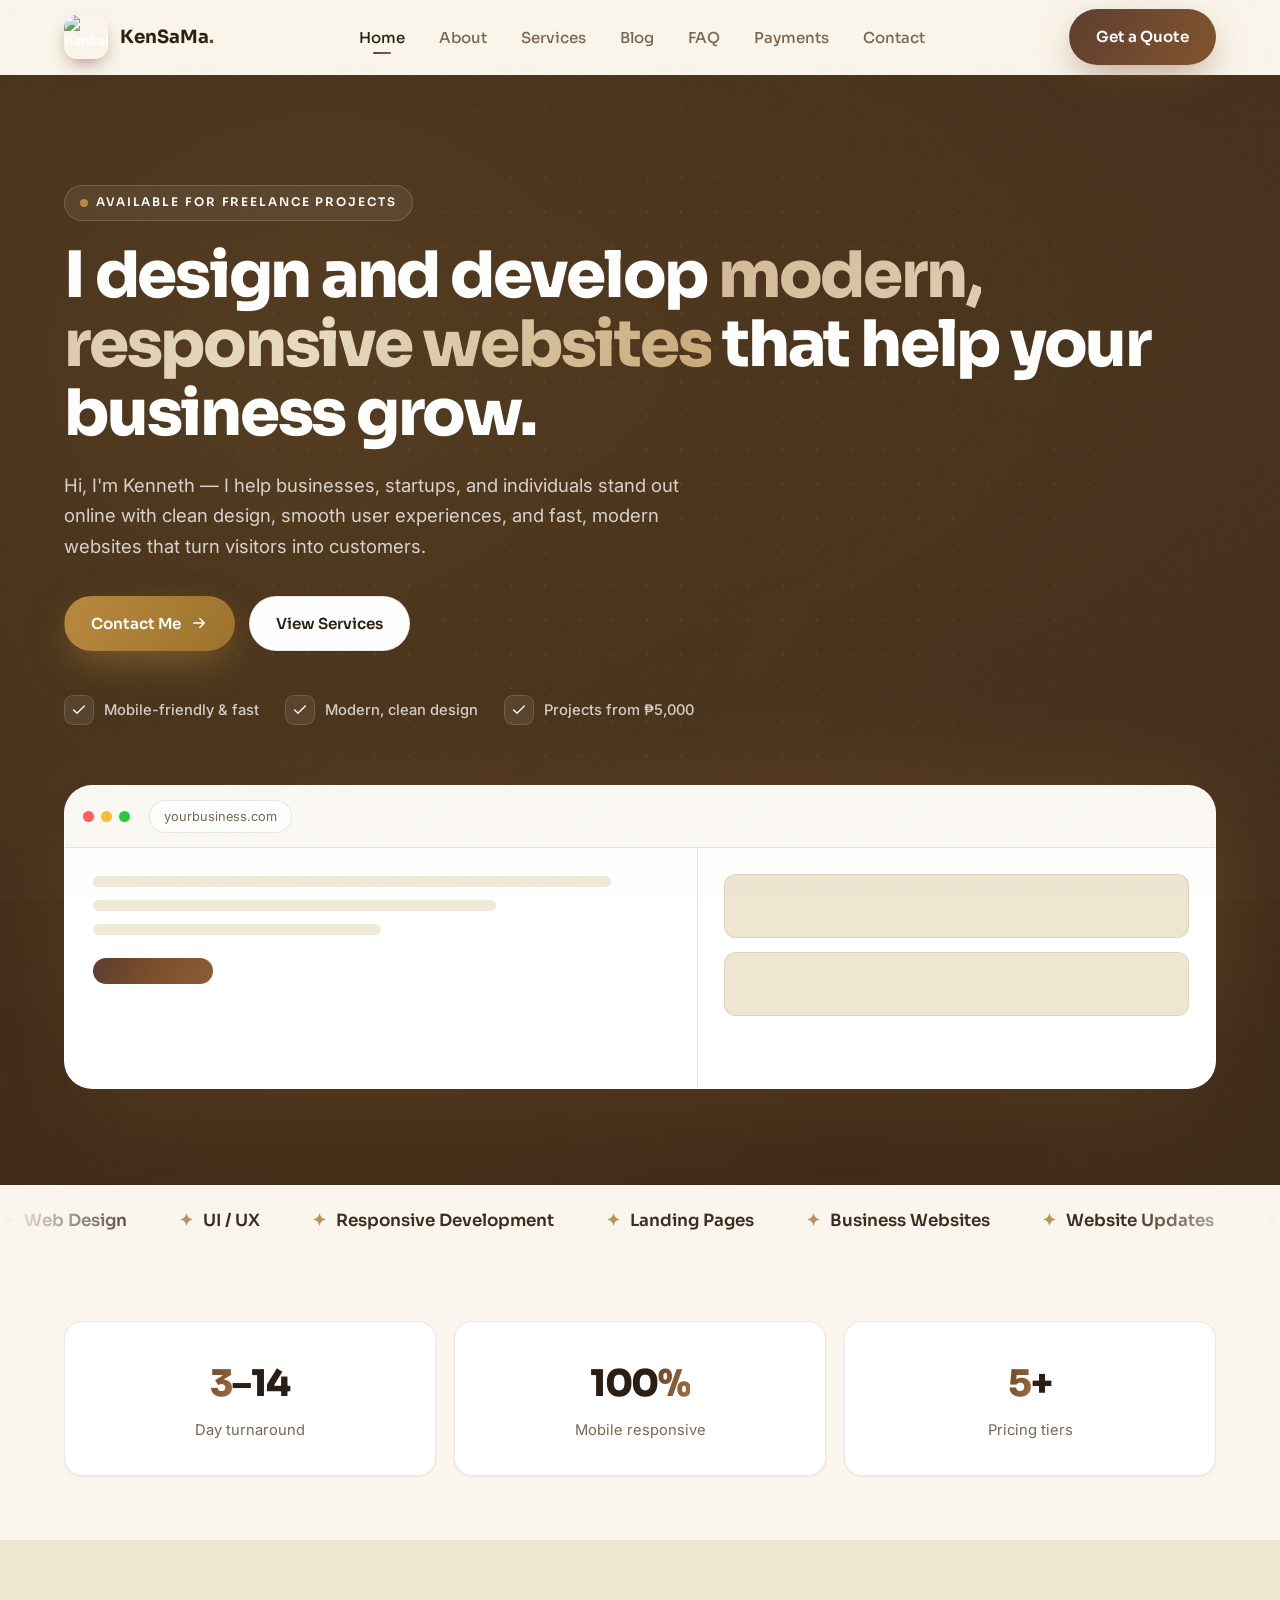
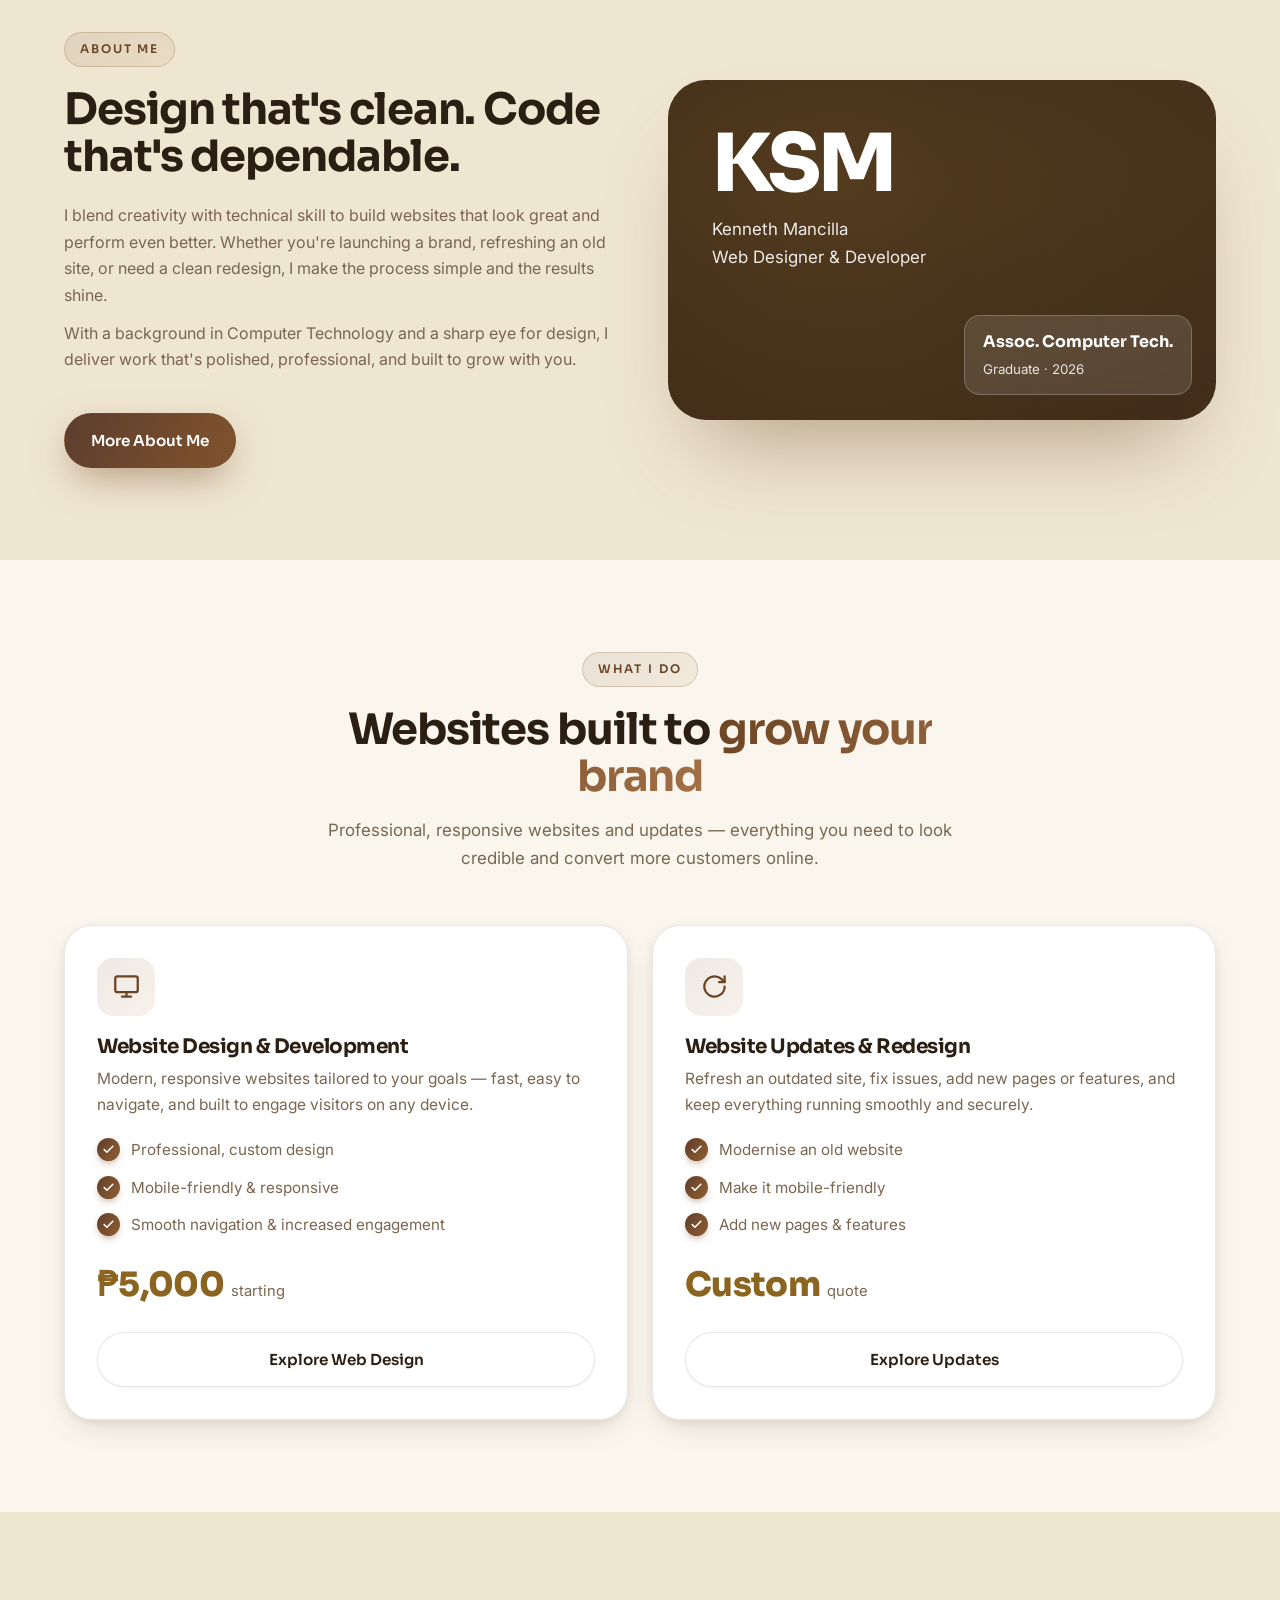
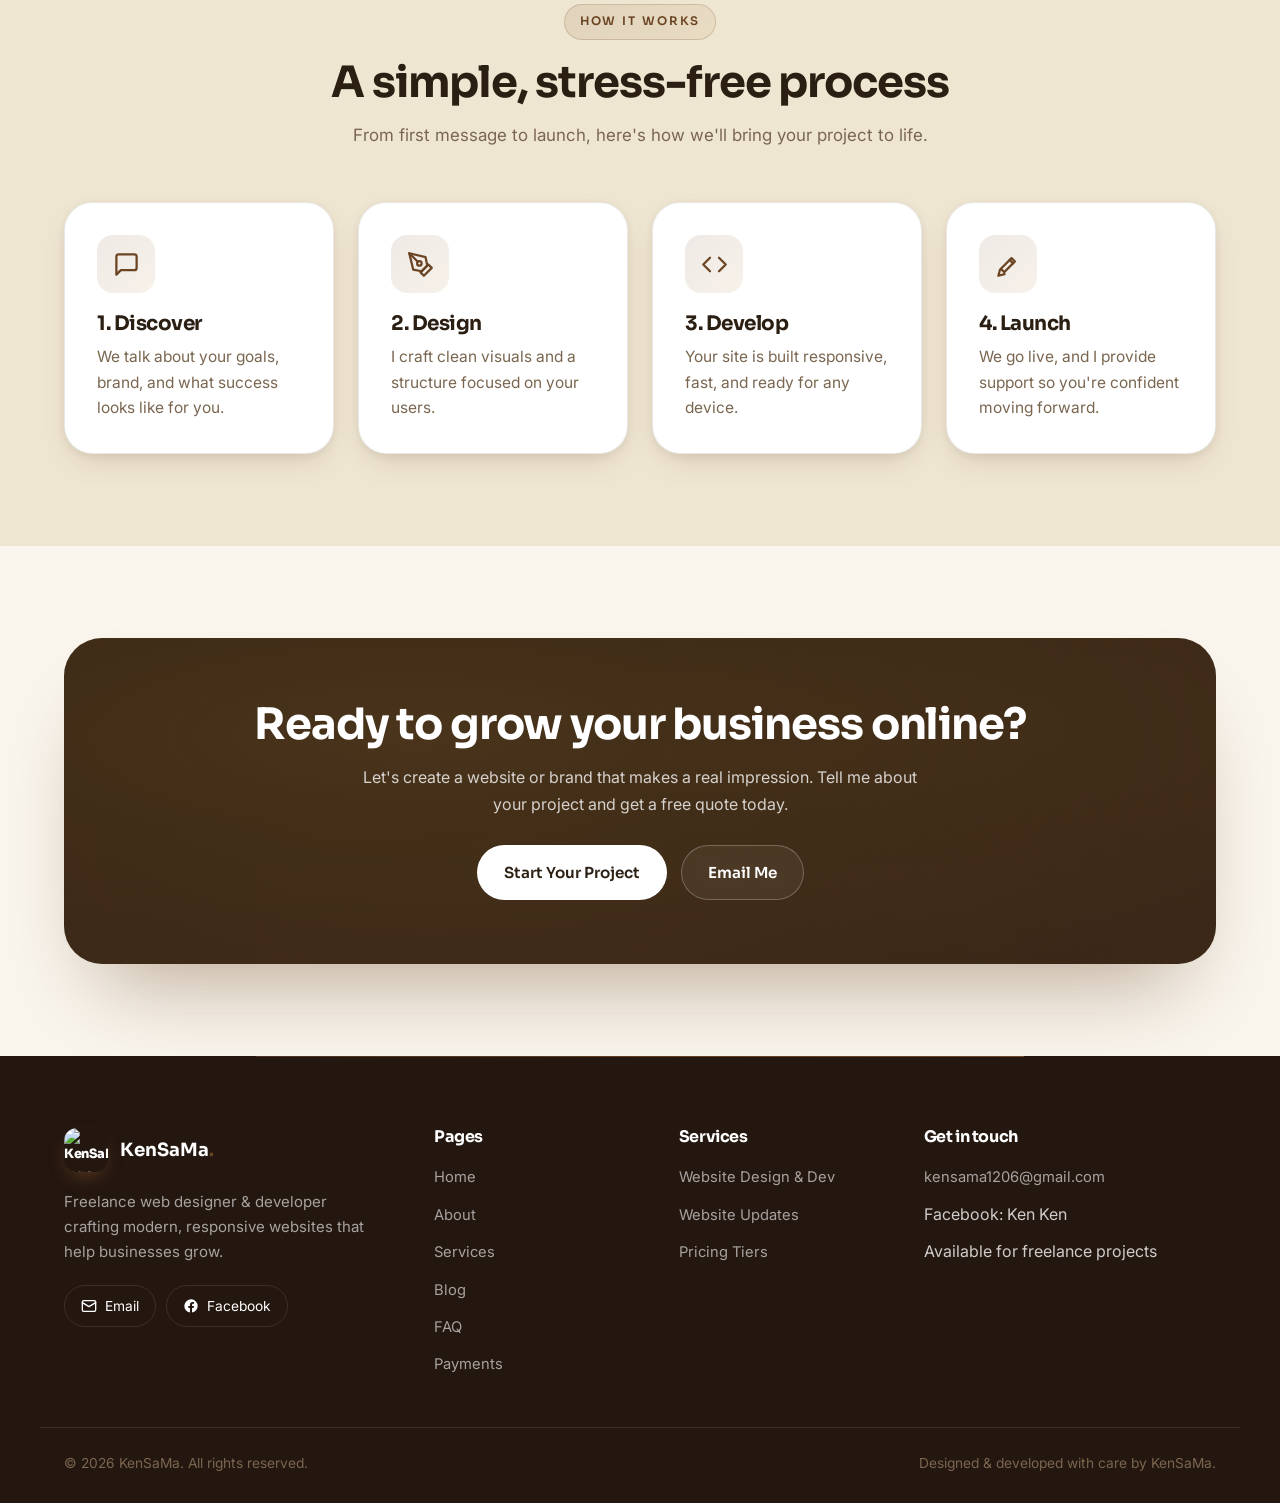
==== commit 815c1e76: "Add files via upload" ====
--- a/index.html
+++ b/index.html
@@ -3,9 +3,9 @@
 <head>
   <meta charset="UTF-8" />
   <meta name="viewport" content="width=device-width, initial-scale=1.0" />
-  <title>Kenneth Mancilla — Web Designer &amp; Multimedia Artist</title>
-  <meta name="description" content="Freelance web designer and multimedia artist crafting modern, responsive websites that help your business grow. Website design, development, branding and graphic design." />
-  <link rel="icon" href="data:image/svg+xml,%3Csvg xmlns='http://www.w3.org/2000/svg' viewBox='0 0 100 100'%3E%3Crect width='100' height='100' rx='24' fill='%236B4423'/%3E%3Ctext x='50' y='68' font-size='44' font-family='Arial' font-weight='bold' fill='%23F0E6D2' text-anchor='middle'%3EKSM%3C/text%3E%3C/svg%3E" />
+  <title>KenSaMa — Web Designer &amp; Developer</title>
+  <meta name="description" content="Freelance web designer and developer crafting modern, responsive websites that help your business grow. Website design, development, and updates." />
+  <link rel="icon" href="Logo/kensama-logo.svg" type="image/svg+xml" />
   <link rel="preconnect" href="https://fonts.googleapis.com" />
   <link rel="preconnect" href="https://fonts.gstatic.com" crossorigin />
   <link href="https://fonts.googleapis.com/css2?family=Sora:wght@400;500;600;700;800&family=Inter:wght@400;500;600;700&display=swap" rel="stylesheet" />
@@ -32,7 +32,7 @@
         </h1>
         <p class="hero__lead reveal" data-delay="160">
           Hi, I'm Kenneth — I help businesses, startups, and individuals stand out online with clean design,
-          smooth user experiences, and bold multimedia that turns visitors into customers.
+          smooth user experiences, and fast, modern websites that turn visitors into customers.
         </p>
 
         <div class="btn-row reveal" data-delay="240">
@@ -88,17 +88,15 @@
         <span class="marquee__item"><span class="star">✦</span> Web Design</span>
         <span class="marquee__item"><span class="star">✦</span> UI / UX</span>
         <span class="marquee__item"><span class="star">✦</span> Responsive Development</span>
-        <span class="marquee__item"><span class="star">✦</span> Branding</span>
-        <span class="marquee__item"><span class="star">✦</span> Graphic Design</span>
-        <span class="marquee__item"><span class="star">✦</span> Multimedia Arts</span>
-        <span class="marquee__item"><span class="star">✦</span> Social Media Graphics</span>
+        <span class="marquee__item"><span class="star">✦</span> Landing Pages</span>
+        <span class="marquee__item"><span class="star">✦</span> Business Websites</span>
+        <span class="marquee__item"><span class="star">✦</span> Website Updates</span>
         <span class="marquee__item"><span class="star">✦</span> Web Design</span>
         <span class="marquee__item"><span class="star">✦</span> UI / UX</span>
         <span class="marquee__item"><span class="star">✦</span> Responsive Development</span>
-        <span class="marquee__item"><span class="star">✦</span> Branding</span>
-        <span class="marquee__item"><span class="star">✦</span> Graphic Design</span>
-        <span class="marquee__item"><span class="star">✦</span> Multimedia Arts</span>
-        <span class="marquee__item"><span class="star">✦</span> Social Media Graphics</span>
+        <span class="marquee__item"><span class="star">✦</span> Landing Pages</span>
+        <span class="marquee__item"><span class="star">✦</span> Business Websites</span>
+        <span class="marquee__item"><span class="star">✦</span> Website Updates</span>
       </div>
     </div>
 
@@ -115,8 +113,8 @@
             <div class="stat__label">Mobile responsive</div>
           </div>
           <div class="stat reveal" data-delay="240">
-            <div class="stat__num"><span>A+</span></div>
-            <div class="stat__label">Multimedia Arts</div>
+            <div class="stat__num"><span>5</span>+</div>
+            <div class="stat__label">Pricing tiers</div>
           </div>
         </div>
       </div>
@@ -129,12 +127,12 @@
           <span class="eyebrow">About Me</span>
           <h2>Design that's clean. Code that's dependable.</h2>
           <p class="mt-m">
-            I blend creativity with technical skill to build websites and visuals that look great and
+            I blend creativity with technical skill to build websites that look great and
             perform even better. Whether you're launching a brand, refreshing an old site, or need
-            eye-catching graphics, I make the process simple and the results shine.
+            a clean redesign, I make the process simple and the results shine.
           </p>
           <p class="mt-s">
-            With a background in Computer Technology and an award-winning eye for Multimedia Arts,
+            With a background in Computer Technology and a sharp eye for design,
             I deliver work that's polished, professional, and built to grow with you.
           </p>
           <a href="about.html" class="btn btn-primary mt-l">More About Me</a>
@@ -142,7 +140,7 @@
         <div class="reveal from-right">
           <div class="about-portrait">
             <div class="initials">KSM</div>
-            <div class="role">Kenneth Mancilla<br />Web Designer &amp; Multimedia Artist</div>
+            <div class="role">Kenneth Mancilla<br />Web Designer &amp; Developer</div>
             <div class="badge-float">
               <strong>Assoc. Computer Tech.</strong>
               <small>Graduate · 2026</small>
@@ -157,8 +155,8 @@
       <div class="container">
         <div class="section-head reveal">
           <span class="eyebrow">What I Do</span>
-          <h2>Services built to <span class="gradient-text">grow your brand</span></h2>
-          <p>Two core services that cover everything you need to look professional and convert more customers online.</p>
+          <h2>Websites built to <span class="gradient-text">grow your brand</span></h2>
+          <p>Professional, responsive websites and updates — everything you need to look credible and convert more customers online.</p>
         </div>
 
         <div class="grid grid-2">
@@ -181,17 +179,17 @@
           <!-- Service 2 -->
           <article class="card reveal" data-delay="120">
             <div class="icon-box">
-              <svg viewBox="0 0 24 24" fill="none" stroke="currentColor" stroke-width="2" stroke-linecap="round" stroke-linejoin="round"><circle cx="13.5" cy="6.5" r=".5" fill="currentColor"/><circle cx="17.5" cy="10.5" r=".5" fill="currentColor"/><circle cx="8.5" cy="7.5" r=".5" fill="currentColor"/><circle cx="6.5" cy="12.5" r=".5" fill="currentColor"/><path d="M12 2a10 10 0 0 0 0 20c1.1 0 2-.9 2-2 0-.5-.2-1-.5-1.3-.3-.4-.5-.8-.5-1.2 0-1.1.9-2 2-2h2.5A4.5 4.5 0 0 0 22 11.5C22 6.3 17.5 2 12 2Z"/></svg>
-            </div>
-            <h3>Multimedia &amp; Graphic Design</h3>
-            <p>Branding, social media graphics, and promotional materials that give you a strong, consistent identity across every platform.</p>
+              <svg viewBox="0 0 24 24" fill="none" stroke="currentColor" stroke-width="2" stroke-linecap="round" stroke-linejoin="round"><path d="M21 12a9 9 0 1 1-3-6.7L21 8"/><path d="M21 3v5h-5"/></svg>
+            </div>
+            <h3>Website Updates &amp; Redesign</h3>
+            <p>Refresh an outdated site, fix issues, add new pages or features, and keep everything running smoothly and securely.</p>
             <ul class="checklist">
-              <li><span class="tick"><svg viewBox="0 0 24 24" fill="none" stroke="currentColor" stroke-width="3" stroke-linecap="round" stroke-linejoin="round"><path d="M20 6 9 17l-5-5"/></svg></span> Strong, memorable brand identity</li>
-              <li><span class="tick"><svg viewBox="0 0 24 24" fill="none" stroke="currentColor" stroke-width="3" stroke-linecap="round" stroke-linejoin="round"><path d="M20 6 9 17l-5-5"/></svg></span> Eye-catching social media visuals</li>
-              <li><span class="tick"><svg viewBox="0 0 24 24" fill="none" stroke="currentColor" stroke-width="3" stroke-linecap="round" stroke-linejoin="round"><path d="M20 6 9 17l-5-5"/></svg></span> Posters, flyers &amp; promo materials</li>
+              <li><span class="tick"><svg viewBox="0 0 24 24" fill="none" stroke="currentColor" stroke-width="3" stroke-linecap="round" stroke-linejoin="round"><path d="M20 6 9 17l-5-5"/></svg></span> Modernise an old website</li>
+              <li><span class="tick"><svg viewBox="0 0 24 24" fill="none" stroke="currentColor" stroke-width="3" stroke-linecap="round" stroke-linejoin="round"><path d="M20 6 9 17l-5-5"/></svg></span> Make it mobile-friendly</li>
+              <li><span class="tick"><svg viewBox="0 0 24 24" fill="none" stroke="currentColor" stroke-width="3" stroke-linecap="round" stroke-linejoin="round"><path d="M20 6 9 17l-5-5"/></svg></span> Add new pages &amp; features</li>
             </ul>
             <div class="price-tag"><span class="amount">Custom</span><span class="sub">quote</span></div>
-            <a href="services.html" class="btn btn-outline btn-block">Explore Multimedia</a>
+            <a href="services.html" class="btn btn-outline btn-block">Explore Updates</a>
           </article>
         </div>
       </div>
--- a/styles.css
+++ b/styles.css
@@ -204,6 +204,56 @@
   position: relative;
 }
 .brand__mark::after { content: ''; position: absolute; inset: 0; border-radius: inherit; background: linear-gradient(135deg, rgba(255,255,255,.4), transparent 60%); }
+/* When the brand mark is the logo image, fill the box crisply (rounded square logo) */
+img.brand__mark { object-fit: cover; background: transparent; }
+img.brand__mark::after { display: none; }
+
+/* ---------- Payment success page ---------- */
+.pay-success { background: var(--bg-card); border: 1px solid var(--line); border-radius: var(--radius-lg); padding: 48px 36px; text-align: center; box-shadow: var(--shadow); }
+.pay-success h1 { font-size: clamp(1.8rem, 4vw, 2.4rem); margin-bottom: 12px; }
+.pay-success > p { font-size: 1.05rem; max-width: 460px; margin: 0 auto 24px; }
+.pay-success__icon { display: grid; place-items: center; width: 84px; height: 84px; margin: 0 auto 22px; border-radius: 50%; background: #EBF0E0; border: 1px solid #C3D5A6; color: #5E8536; }
+.pay-success__icon svg { width: 42px; height: 42px; }
+.pay-success__notice { background: var(--grad-soft); border: 1px solid var(--line); border-radius: var(--radius-sm); padding: 16px 18px; margin-bottom: 26px; text-align: left; font-size: .94rem; color: var(--muted); }
+.pay-success__notice strong { color: var(--ink); display: block; margin-bottom: 4px; }
+
+/* ---------- Logo download tool ---------- */
+.logo-tool { display: grid; grid-template-columns: 1fr 1fr; gap: 36px; align-items: start; }
+.logo-preview { display: grid; gap: 16px; position: sticky; top: 92px; }
+.logo-preview__swatch { display: grid; place-items: center; gap: 14px; padding: 40px; border-radius: var(--radius-lg); border: 1px solid var(--line); box-shadow: var(--shadow-xs); min-height: 230px; }
+.logo-preview__swatch--dark { background: var(--dark); }
+.logo-preview__swatch--light { background: #FFFFFF; }
+.logo-preview__swatch img { width: 140px; height: 140px; object-fit: contain; }
+.logo-preview__cap { font-family: 'Sora', sans-serif; font-size: .8rem; font-weight: 600; letter-spacing: .05em; text-transform: uppercase; color: var(--muted); }
+.logo-preview__swatch--dark .logo-preview__cap { color: rgba(255,255,255,.6); }
+.logo-card { box-shadow: var(--shadow-sm); }
+
+/* selectable chip buttons */
+.chip-group { display: flex; flex-wrap: wrap; gap: 10px; }
+.chip {
+  cursor: pointer; font-family: 'Sora', sans-serif; font-weight: 600; font-size: .9rem;
+  padding: 10px 16px; border-radius: 100px; background: var(--bg-soft); color: var(--muted);
+  border: 1.5px solid transparent; box-shadow: var(--shadow-xs);
+  transition: background .25s, color .25s, border-color .25s, transform .25s;
+}
+.chip small { font-weight: 500; opacity: .7; }
+.chip:hover { transform: translateY(-2px); color: var(--ink); }
+.chip.active { background: var(--primary-2); color: #fff; }
+
+.logo-download-row { margin-top: 6px; }
+.logo-hint { font-size: .88rem; color: var(--muted-2); margin-top: 12px; text-align: center; min-height: 1.2em; }
+.logo-batch { margin-top: 26px; padding-top: 24px; border-top: 1px solid var(--line); text-align: center; }
+.logo-batch h3 { font-size: 1.1rem; margin-bottom: 4px; }
+.logo-batch p { font-size: .9rem; margin-bottom: 16px; }
+
+@media (max-width: 820px) {
+  .logo-tool { grid-template-columns: 1fr; }
+  .logo-preview { position: static; grid-template-columns: 1fr 1fr; }
+}
+@media (max-width: 480px) {
+  .logo-preview { grid-template-columns: 1fr; }
+  .logo-preview__swatch { min-height: 180px; padding: 28px; }
+}
 .brand__text span { color: var(--primary-2); }
 
 .nav__links { display: flex; align-items: center; gap: 4px; }
@@ -343,6 +393,73 @@
 .service-feature { display: flex; flex-direction: column; gap: 8px; }
 .service-feature .head { display: flex; align-items: center; gap: 16px; }
 .service-feature .head h3 { font-size: 1.5rem; }
+
+/* ---------- 8b. Pricing tiers ---------- */
+.pricing-grid { display: grid; grid-template-columns: repeat(3, 1fr); gap: 24px; align-items: stretch; }
+.pricing-card {
+  position: relative; background: var(--bg-card); border: 1px solid var(--line);
+  border-radius: var(--radius-lg); padding: 32px 26px; box-shadow: var(--shadow-xs);
+  display: flex; flex-direction: column; gap: 4px;
+  transition: transform .4s var(--ease-out), box-shadow .4s, border-color .4s;
+}
+.pricing-card:hover { transform: translateY(-8px); box-shadow: var(--shadow); }
+.pricing-card__tier {
+  font-family: 'Sora', sans-serif; font-size: .72rem; font-weight: 600; letter-spacing: .14em;
+  text-transform: uppercase; color: var(--muted);
+}
+.pricing-card__name { font-size: 1.45rem; margin: 2px 0 14px; }
+.pricing-card__price { display: flex; align-items: baseline; gap: 7px; margin-bottom: 22px; }
+.pricing-card__price .amount { font-family: 'Sora', sans-serif; font-weight: 800; font-size: 2rem; color: var(--ink); letter-spacing: -.02em; }
+.pricing-card__price .sub { font-size: .9rem; color: var(--muted); }
+.pricing-card__list { display: grid; gap: 14px; margin-bottom: 22px; }
+.pricing-card__list li { display: flex; flex-direction: column; gap: 3px; }
+.pricing-card__list .label { font-family: 'Sora', sans-serif; font-size: .7rem; font-weight: 700; letter-spacing: .09em; text-transform: uppercase; color: var(--primary-2); }
+.pricing-card__list .val { font-size: .92rem; color: var(--muted); line-height: 1.45; }
+.pricing-card__for {
+  margin-top: auto; padding-top: 18px; border-top: 1px solid var(--line);
+  font-family: 'Sora', sans-serif; font-weight: 600; font-size: .92rem; color: var(--ink-soft);
+}
+.pricing-card__for small { display: block; font-family: 'Inter', sans-serif; font-weight: 500; font-size: .8rem; color: var(--muted); margin-top: 3px; letter-spacing: 0; }
+
+/* popular tier highlight */
+.pricing-card--popular { border-color: transparent; box-shadow: var(--shadow); transform: translateY(-6px); }
+.pricing-card--popular::before { content: ''; position: absolute; inset: 0; border-radius: inherit; padding: 2px; background: var(--grad); -webkit-mask: linear-gradient(#000 0 0) content-box, linear-gradient(#000 0 0); -webkit-mask-composite: xor; mask-composite: exclude; pointer-events: none; }
+.pricing-card--popular:hover { transform: translateY(-12px); }
+.pricing-card__badge {
+  position: absolute; top: 24px; right: 24px;
+  font-family: 'Sora', sans-serif; font-size: .68rem; font-weight: 700; letter-spacing: .08em;
+  text-transform: uppercase; color: #fff; background: var(--grad);
+  padding: 5px 12px; border-radius: 100px; box-shadow: 0 6px 14px -6px rgba(122, 79, 44, .8);
+}
+.pricing-card--popular .pricing-card__price .amount { color: var(--pop-2); }
+.pricing-note { text-align: center; font-size: .88rem; color: var(--muted-2); margin-top: 28px; }
+.pricing-subhead { font-size: 1.15rem; text-align: center; margin: 36px 0 20px; }
+.pricing-subhead .muted { font-weight: 400; font-size: .95rem; }
+
+/* Upfront deposit card (shown first) */
+.deposit-card {
+  position: relative; display: grid; grid-template-columns: auto 1fr auto; gap: 28px; align-items: center;
+  background: var(--bg-card); border: 1px solid rgba(122, 79, 44, .25); border-radius: var(--radius-lg);
+  padding: 30px 32px; box-shadow: var(--shadow); margin-bottom: 8px; overflow: hidden;
+}
+.deposit-card::before { content: ''; position: absolute; inset: 0; padding: 2px; border-radius: inherit; background: var(--grad); -webkit-mask: linear-gradient(#000 0 0) content-box, linear-gradient(#000 0 0); -webkit-mask-composite: xor; mask-composite: exclude; pointer-events: none; }
+.deposit-card__head { align-self: start; }
+.deposit-card__badge { display: inline-block; font-family: 'Sora', sans-serif; font-size: .7rem; font-weight: 700; letter-spacing: .1em; text-transform: uppercase; color: #fff; background: var(--grad); padding: 5px 12px; border-radius: 100px; margin-bottom: 10px; }
+.deposit-card__head h3 { font-size: 1.4rem; }
+.deposit-card__price { display: flex; align-items: baseline; }
+.deposit-card__price .amount { font-family: 'Sora', sans-serif; font-weight: 800; font-size: 2.6rem; color: var(--pop-2); letter-spacing: -.02em; }
+.deposit-card__text { font-size: .96rem; color: var(--muted); max-width: 460px; }
+.deposit-card__flow { display: flex; gap: 22px; margin: 16px 0 4px; flex-wrap: wrap; }
+.deposit-card__step { display: flex; align-items: center; gap: 10px; }
+.deposit-card__step .num { display: grid; place-items: center; width: 28px; height: 28px; border-radius: 50%; background: var(--grad); color: #fff; font-family: 'Sora', sans-serif; font-weight: 800; font-size: .85rem; }
+.deposit-card__step div { display: flex; flex-direction: column; line-height: 1.3; }
+.deposit-card__step strong { font-size: .88rem; color: var(--ink); }
+.deposit-card__step small { font-size: .78rem; color: var(--muted-2); }
+
+@media (max-width: 820px) {
+  .deposit-card { grid-template-columns: 1fr; gap: 18px; }
+  .deposit-card__price .amount { font-size: 2.2rem; }
+}
 
 /* ---------- 9. Marquee strip ---------- */
 .marquee { overflow: hidden; padding: 22px 0; -webkit-mask-image: linear-gradient(90deg, transparent, #000 12%, #000 88%, transparent); mask-image: linear-gradient(90deg, transparent, #000 12%, #000 88%, transparent); }
@@ -530,7 +647,7 @@
 }
 
 /* method selector tabs */
-.pay-methods { display: grid; grid-template-columns: repeat(5, 1fr); gap: 14px; margin-bottom: 36px; }
+.pay-methods { display: grid; grid-template-columns: repeat(3, 1fr); gap: 14px; margin-bottom: 36px; }
 .method-card {
   cursor: pointer; text-align: center; padding: 22px 12px;
   border: 1.5px solid var(--line); border-radius: var(--radius); background: var(--bg-card);
@@ -598,7 +715,63 @@
 .checkout-head { display: flex; align-items: center; justify-content: space-between; gap: 12px; }
 .secure-badge { display: inline-flex; align-items: center; gap: 6px; font-family: 'Sora', sans-serif; font-weight: 600; font-size: .8rem; color: #5E8536; background: #EBF0E0; border: 1px solid #C3D5A6; padding: 6px 12px; border-radius: 100px; }
 .secure-badge svg { width: 15px; height: 15px; }
-.checkout-provider-note { font-size: .9rem; color: var(--muted); background: var(--grad-soft); border: 1px solid var(--line); padding: 12px 14px; border-radius: var(--radius-sm); margin: 14px 0 4px; }
+.pay-subnote { font-size: .9rem; color: var(--muted); margin-bottom: 16px; }
+
+/* progress bar */
+.pay-progress { margin: 0 0 26px; }
+.pay-progress__bar { height: 6px; background: var(--bg-soft); border-radius: 100px; overflow: hidden; }
+.pay-progress__fill { height: 100%; width: 25%; background: var(--grad); border-radius: 100px; transition: width .45s var(--ease-out); }
+.pay-progress__steps { display: flex; flex-wrap: wrap; justify-content: space-between; gap: 8px; margin-top: 14px; }
+/* Progress step labels → RECTANGLE badges (wider than tall), KHAKI font, text fits snugly inside */
+.pay-progress__steps .pay-step {
+  box-sizing: border-box;
+  display: inline-flex; align-items: center; justify-content: center; /* true centering */
+  text-align: center; white-space: nowrap;                  /* never wraps/pierces */
+  height: 36px;                                              /* fixed height */
+  min-width: 116px;                                          /* forces a clear rectangle (wider than tall) */
+  padding: 0 18px;                                           /* snug horizontal padding around text */
+  border-radius: 9px;                                        /* rounded rectangle */
+  background: var(--dark);                                   /* dark fill so khaki reads clearly */
+  color: var(--accent);                                      /* KHAKI font */
+  font-family: 'Sora', sans-serif; font-size: .82rem; font-weight: 600; line-height: 1.2;
+  opacity: .55; transition: opacity .3s, background .3s, color .3s;
+}
+.pay-progress__steps .pay-step.active { opacity: 1; background: var(--primary-2); color: #fff; font-weight: 700; }
+
+/* step panels — only the active one shows */
+.pay-step-panel { display: none; animation: fadeUp .4s var(--ease-out); }
+.pay-step-panel.active { display: block; }
+@keyframes fadeUp { from { opacity: 0; transform: translateY(10px); } to { opacity: 1; transform: none; } }
+
+/* generic selectable option grids (methods / purpose / tiers) */
+.pay-options { display: grid; grid-template-columns: repeat(3, 1fr); gap: 14px; }
+.pay-options--2 { grid-template-columns: repeat(2, 1fr); }
+.method-card { text-align: center; }
+.method-card__hint { display: block; font-family: 'Inter', sans-serif; font-weight: 500; font-size: .78rem; color: var(--muted-2); margin-top: 3px; letter-spacing: 0; }
+
+/* tier picker cards */
+.tier-pick { cursor: pointer; display: flex; flex-direction: column; align-items: center; gap: 3px; padding: 18px 12px; border: 1.5px solid var(--line); border-radius: var(--radius); background: var(--bg-card); box-shadow: var(--shadow-xs); color: var(--muted); position: relative; transition: transform .35s var(--ease-out), border-color .35s, box-shadow .35s, color .35s; }
+.tier-pick:hover { transform: translateY(-4px); border-color: rgba(122, 79, 44, .3); color: var(--ink); }
+.tier-pick.active { border-color: transparent; color: var(--ink); transform: translateY(-4px); box-shadow: var(--shadow); }
+.tier-pick.active::before { content: ''; position: absolute; inset: 0; border-radius: inherit; padding: 1.5px; background: var(--grad); -webkit-mask: linear-gradient(#000 0 0) content-box, linear-gradient(#000 0 0); -webkit-mask-composite: xor; mask-composite: exclude; }
+.tier-pick__num { font-family: 'Sora', sans-serif; font-size: .68rem; font-weight: 700; letter-spacing: .1em; text-transform: uppercase; color: var(--primary-2); }
+.tier-pick__name { font-family: 'Sora', sans-serif; font-weight: 700; font-size: 1rem; color: var(--ink); }
+.tier-pick__price { font-family: 'Sora', sans-serif; font-weight: 800; font-size: 1.15rem; color: var(--pop-2); }
+
+/* back / next button row */
+.pay-actions { display: flex; align-items: center; justify-content: space-between; gap: 12px; margin-top: 24px; }
+.pay-actions .btn { min-width: 130px; }
+
+/* summary box */
+.pay-summary { background: var(--bg-soft); border: 1px solid var(--line); border-radius: var(--radius); padding: 8px 20px; margin-top: 6px; }
+.pay-summary__row { display: flex; justify-content: space-between; align-items: baseline; gap: 14px; padding: 13px 0; border-bottom: 1px solid var(--line); }
+.pay-summary__row:last-child { border-bottom: none; }
+.pay-summary__row span { font-size: .92rem; color: var(--muted); }
+.pay-summary__row strong { font-family: 'Sora', sans-serif; font-weight: 700; color: var(--ink); text-align: right; }
+.pay-summary__row--due { background: var(--bg-card); margin: 8px -20px 0; padding: 16px 20px; border-radius: var(--radius-sm); border: 1px solid rgba(122, 79, 44, .2); }
+.pay-summary__row--due span { color: var(--ink-soft); font-weight: 600; }
+.pay-summary__row--due strong { font-size: 1.3rem; color: var(--pop-2); }
+.pay-summary__row--bal strong { color: var(--muted); font-weight: 600; }
 
 /* owner placeholder hint + helper text */
 .pay-panel__hint { font-size: .9rem; color: var(--muted); margin-top: 16px; }
@@ -607,8 +780,17 @@
 
 /* unified single-form payment layout */
 .pay-single { max-width: 820px; }
-.pay-block__title { display: flex; align-items: center; gap: 12px; font-size: 1.1rem; margin: 26px 0 16px; }
-.pay-block__num { display: grid; place-items: center; width: 30px; height: 30px; border-radius: 9px; background: var(--grad); color: #fff; font-size: .95rem; font-weight: 800; box-shadow: 0 6px 14px -6px rgba(122, 79, 44, .8); }
+.pay-block__title { display: flex; align-items: center; gap: 14px; font-size: 1.12rem; margin: 28px 0 16px; color: var(--ink); }
+/* Numbered step circle — WHITE fill + thick brown ring + DARK number. */
+.pay-block__num {
+  display: grid; place-items: center; flex: 0 0 auto;
+  width: 40px; height: 40px; border-radius: 50%;
+  background: #ffffff;
+  color: var(--primary-2);                                   /* deep brown number */
+  font-family: 'Sora', sans-serif; font-size: 1.05rem; font-weight: 800; letter-spacing: -.03em;
+  border: 2.5px solid var(--primary-2);                      /* solid brown ring */
+  box-shadow: 0 4px 10px -4px rgba(43, 30, 18, .35);
+}
 .pay-form .pay-methods { margin-bottom: 18px; }
 .pay-form .pay-panels { margin-bottom: 8px; }
 
@@ -618,6 +800,7 @@
 @media (max-width: 992px) {
   .grid-4 { grid-template-columns: repeat(2, 1fr); }
   .grid-3 { grid-template-columns: repeat(2, 1fr); }
+  .pricing-grid { grid-template-columns: repeat(3, 1fr); gap: 18px; }
   .split { grid-template-columns: 1fr; gap: 40px; }
   .contact-grid { grid-template-columns: 1fr; }
   .footer__grid { grid-template-columns: 1fr 1fr; }
@@ -648,6 +831,9 @@
 @media (max-width: 640px) {
   .section { padding: 64px 0; }
   .grid-2, .grid-3, .grid-4 { grid-template-columns: 1fr; }
+  .pricing-grid { grid-template-columns: 1fr; }
+  .pricing-card--popular { transform: none; }
+  .pricing-card--popular:hover { transform: translateY(-8px); }
   .stats { grid-template-columns: 1fr; }
   .footer__grid { grid-template-columns: 1fr; gap: 30px; }
   .footer__bottom { flex-direction: column; }
@@ -682,15 +868,21 @@
   .cost-table td .price { white-space: normal; }   /* allow wrapping if very narrow */
 
   /* ---- Payment page mobile ---- */
-  .pay-methods { grid-template-columns: repeat(3, 1fr); }     /* 3 per row, wraps to 2 rows */
+  .pay-methods { grid-template-columns: repeat(3, 1fr); }     /* 3 methods, one row */
+  .pay-options { grid-template-columns: repeat(2, 1fr); }     /* methods/tiers → 2 per row */
+  .pay-options--2 { grid-template-columns: 1fr; }             /* purpose → 1 per row */
   .pay-grid-2 { grid-template-columns: 1fr; }
+  /* progress square badges: wrap so all 4 fit on phones */
+  .pay-progress__steps { justify-content: center; }
+  .pay-progress__steps .pay-step { font-size: .76rem; padding: 8px 12px; }
   .form-row-2 { grid-template-columns: 1fr; }
   .pay-detail__label { flex-basis: 120px; }
 }
 
 @media (max-width: 480px) {
   .stats { grid-template-columns: 1fr; }
-  .pay-methods { grid-template-columns: repeat(2, 1fr); }   /* 2 per row on very small phones */
+  .pay-methods { grid-template-columns: repeat(3, 1fr); }   /* keep 3 in a row on small phones */
+  .pay-options { grid-template-columns: repeat(2, 1fr); }    /* 2 per row on small phones */
   .pay-detail { flex-wrap: wrap; }
   .pay-detail__label { flex-basis: auto; width: 100%; }
 }
